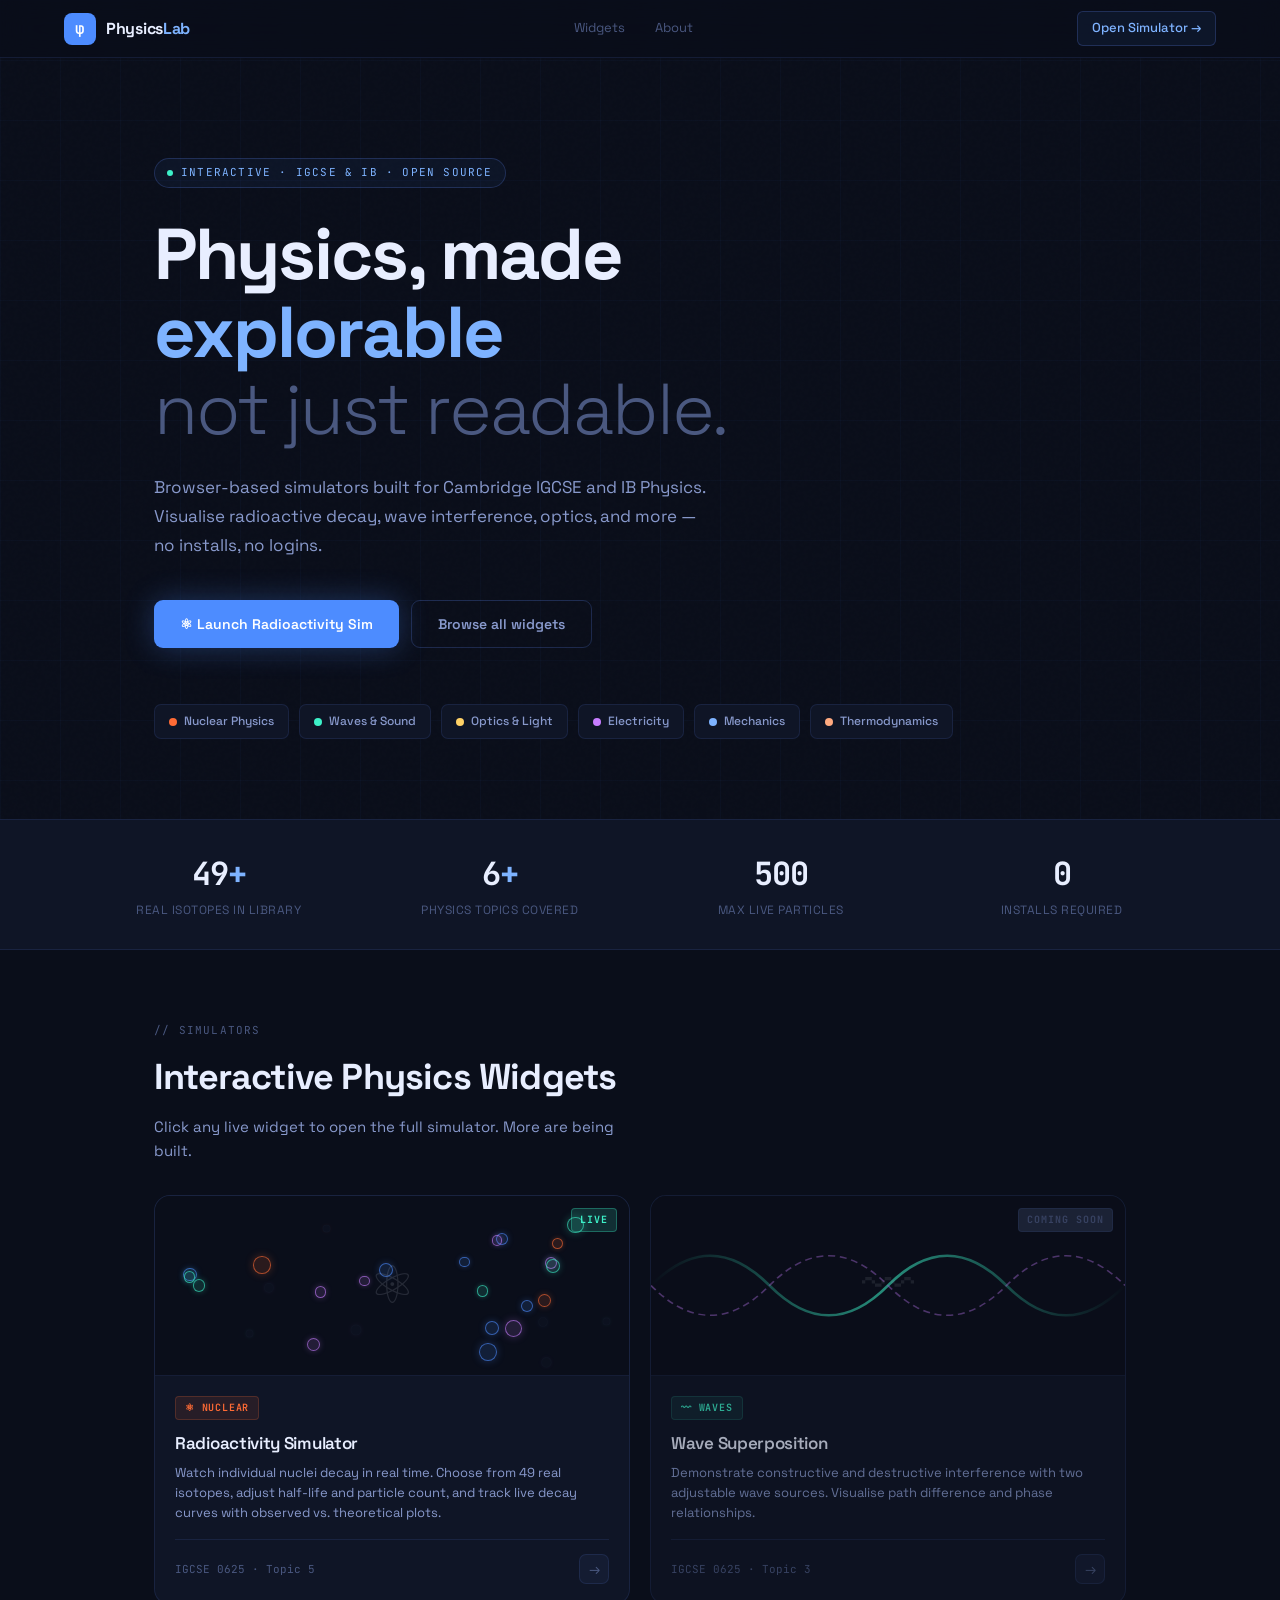
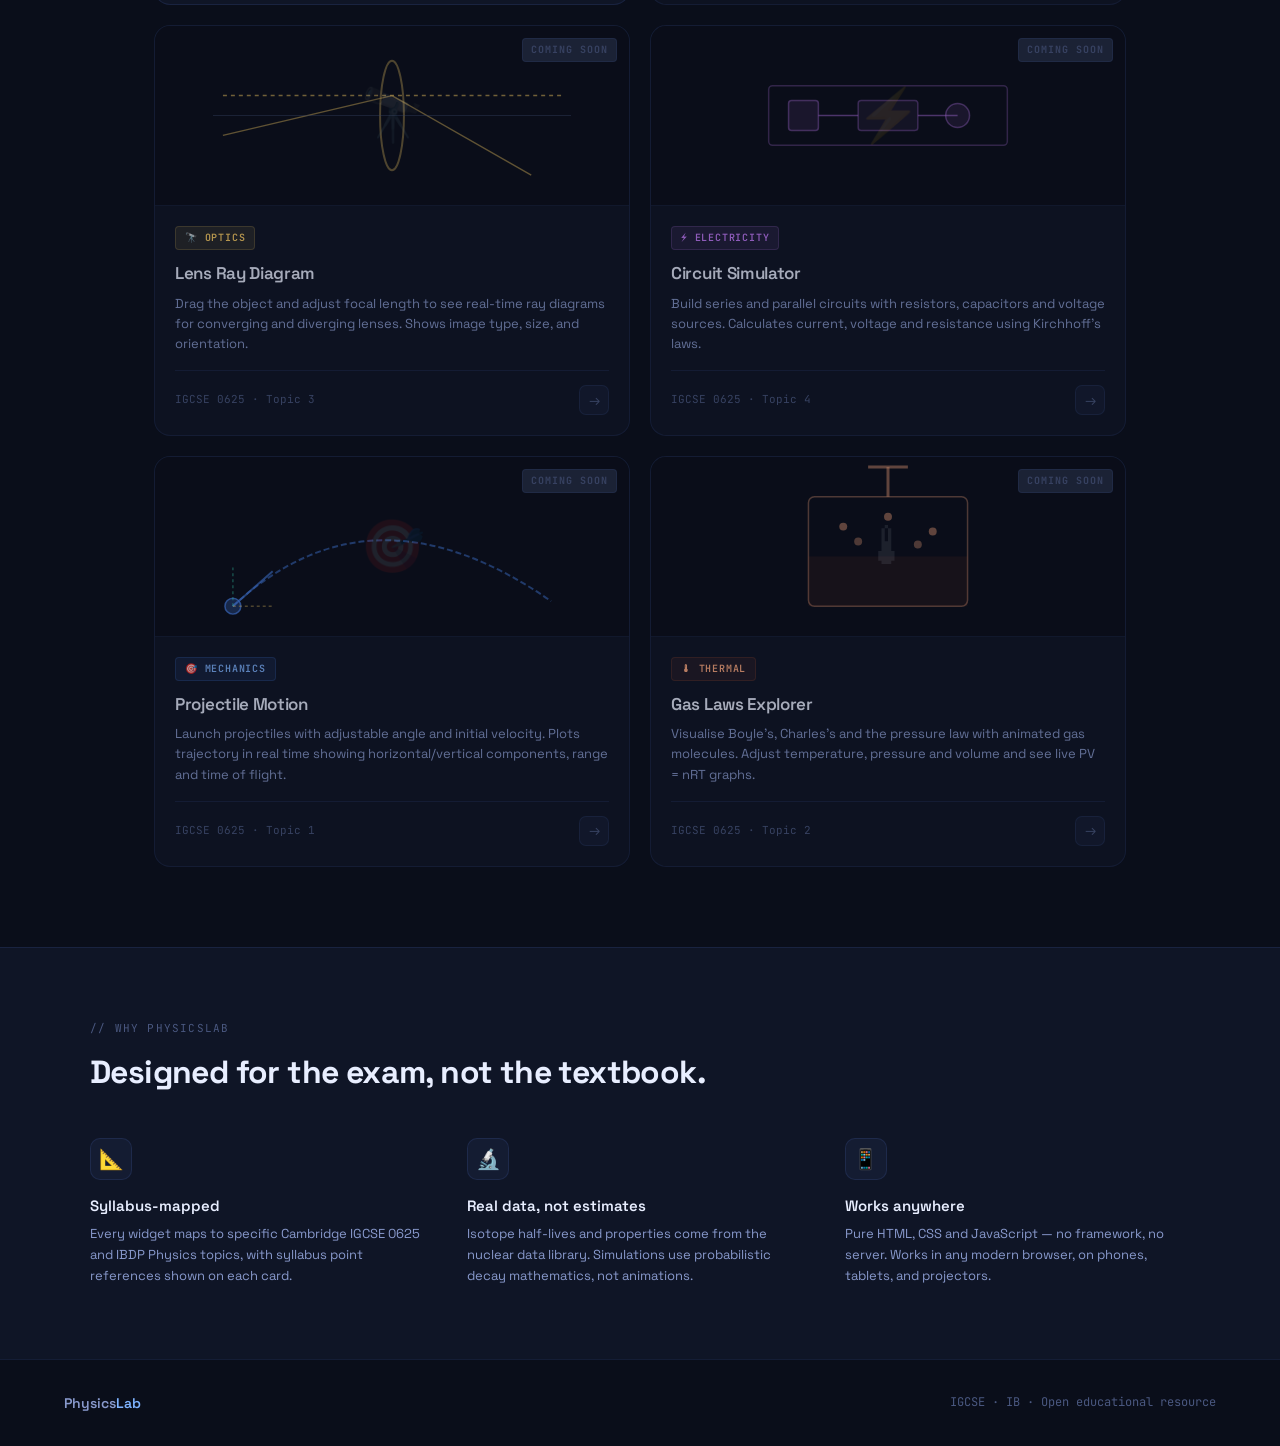
==== index.html @ 2e398141 "Add files via upload" ====
<!DOCTYPE html>
<html lang="en">
<head>
<meta charset="UTF-8">
<meta name="viewport" content="width=device-width, initial-scale=1.0">
<title>PhysicsLab — Interactive IGCSE & IB Simulators</title>
<link rel="preconnect" href="https://fonts.googleapis.com">
<link rel="preconnect" href="https://fonts.gstatic.com" crossorigin>
<link href="https://fonts.googleapis.com/css2?family=Space+Grotesk:wght@300;400;500;600;700&family=JetBrains+Mono:wght@400;500&display=swap" rel="stylesheet">
<style>
:root {
  --bg:      #0a0e1a;
  --bg2:     #0f1526;
  --bg3:     #141c32;
  --bg4:     #1a2440;
  --border:  rgba(100,140,255,0.12);
  --border2: rgba(100,140,255,0.22);
  --text:    #e8eeff;
  --text2:   #8899cc;
  --text3:   #4a5880;
  --accent:  #4d8cff;
  --accent2: #7eb3ff;
  --alpha:   #ff6b35;
  --beta:    #3df0c8;
  --gamma:   #c77dff;
  --gold:    #ffd166;
  --font:    'Space Grotesk', sans-serif;
  --mono:    'JetBrains Mono', monospace;
}
*, *::before, *::after { box-sizing: border-box; margin: 0; padding: 0; }

body {
  background: var(--bg);
  color: var(--text);
  font-family: var(--font);
  line-height: 1.6;
  min-height: 100vh;
  overflow-x: hidden;
}

/* ---- NOISE OVERLAY ---- */
body::before {
  content: '';
  position: fixed; inset: 0; z-index: 0; pointer-events: none;
  background-image: url("data:image/svg+xml,%3Csvg viewBox='0 0 256 256' xmlns='http://www.w3.org/2000/svg'%3E%3Cfilter id='noise'%3E%3CfeTurbulence type='fractalNoise' baseFrequency='0.9' numOctaves='4' stitchTiles='stitch'/%3E%3C/filter%3E%3Crect width='100%25' height='100%25' filter='url(%23noise)' opacity='0.03'/%3E%3C/svg%3E");
  opacity: 0.4;
}

/* ---- GRID BG ---- */
body::after {
  content: '';
  position: fixed; inset: 0; z-index: 0; pointer-events: none;
  background-image:
    linear-gradient(rgba(77,140,255,0.03) 1px, transparent 1px),
    linear-gradient(90deg, rgba(77,140,255,0.03) 1px, transparent 1px);
  background-size: 60px 60px;
}

.page { position: relative; z-index: 1; }

/* ---- NAV ---- */
nav {
  position: sticky; top: 0; z-index: 100;
  background: rgba(10,14,26,0.85);
  backdrop-filter: blur(16px);
  border-bottom: 1px solid var(--border);
  padding: 0 max(24px, 5vw);
  height: 58px;
  display: flex; align-items: center; justify-content: space-between;
}
.nav-brand {
  display: flex; align-items: center; gap: 10px;
  text-decoration: none;
}
.nav-logo {
  width: 32px; height: 32px;
  background: var(--accent);
  border-radius: 8px;
  display: flex; align-items: center; justify-content: center;
  font-size: 16px; font-weight: 700; color: #fff;
  font-family: var(--mono);
  flex-shrink: 0;
}
.nav-name {
  font-size: 16px; font-weight: 700; color: var(--text); letter-spacing: -0.3px;
}
.nav-name span { color: var(--accent2); }
.nav-links { display: flex; gap: 6px; }
.nav-link {
  font-size: 13px; color: var(--text3); text-decoration: none;
  padding: 6px 12px; border-radius: 6px;
  transition: all 0.2s;
}
.nav-link:hover { color: var(--text2); background: var(--bg3); }
.nav-cta {
  font-size: 13px; font-weight: 500; color: var(--accent2);
  text-decoration: none; padding: 6px 14px; border-radius: 6px;
  border: 1px solid var(--border2); background: rgba(77,140,255,0.07);
  transition: all 0.2s;
}
.nav-cta:hover { background: rgba(77,140,255,0.15); border-color: var(--accent); }
@media (max-width:600px) { .nav-links { display: none; } }

/* ---- HERO ---- */
.hero {
  padding: 100px max(24px,5vw) 80px;
  max-width: 1100px; margin: 0 auto;
}
.hero-eyebrow {
  display: inline-flex; align-items: center; gap: 8px;
  font-size: 11px; text-transform: uppercase; letter-spacing: 1.2px;
  color: var(--accent2); font-family: var(--mono);
  border: 1px solid var(--border2);
  padding: 5px 12px; border-radius: 20px;
  background: rgba(77,140,255,0.06);
  margin-bottom: 28px;
}
.hero-eyebrow .dot {
  width: 6px; height: 6px; border-radius: 50%;
  background: var(--beta); animation: pulse 2s infinite;
}
@keyframes pulse {
  0%,100% { opacity: 1; transform: scale(1); }
  50% { opacity: 0.4; transform: scale(0.8); }
}
.hero h1 {
  font-size: clamp(38px, 6vw, 72px);
  font-weight: 700; line-height: 1.08; letter-spacing: -2px;
  color: var(--text); margin-bottom: 24px;
}
.hero h1 em { font-style: normal; color: var(--accent2); }
.hero h1 .line2 { color: var(--text3); font-weight: 300; }
.hero-sub {
  font-size: 17px; color: var(--text2); max-width: 560px;
  line-height: 1.7; margin-bottom: 40px;
}
.hero-actions { display: flex; gap: 12px; flex-wrap: wrap; }
.btn-hero {
  display: inline-flex; align-items: center; gap: 8px;
  padding: 12px 26px; border-radius: 9px; font-size: 14px; font-weight: 600;
  text-decoration: none; transition: all 0.2s; cursor: pointer; border: none;
}
.btn-primary {
  background: var(--accent); color: #fff;
  box-shadow: 0 0 30px rgba(77,140,255,0.3);
}
.btn-primary:hover { background: #3a7af0; box-shadow: 0 0 40px rgba(77,140,255,0.5); transform: translateY(-1px); }
.btn-ghost {
  background: transparent; color: var(--text2);
  border: 1px solid var(--border2);
}
.btn-ghost:hover { background: var(--bg3); color: var(--text); border-color: var(--accent); }

/* ---- SUBJECT BADGES ---- */
.subject-badges {
  display: flex; gap: 10px; flex-wrap: wrap; margin-top: 56px;
}
.sbadge {
  display: inline-flex; align-items: center; gap: 7px;
  padding: 7px 14px; border-radius: 7px;
  border: 1px solid var(--border); background: var(--bg2);
  font-size: 12px; font-weight: 500; color: var(--text2);
}
.sbadge-dot { width: 8px; height: 8px; border-radius: 50%; flex-shrink: 0; }

/* ---- STATS STRIP ---- */
.stats-strip {
  border-top: 1px solid var(--border);
  border-bottom: 1px solid var(--border);
  background: var(--bg2);
  padding: 28px max(24px,5vw);
}
.stats-inner {
  max-width: 1100px; margin: 0 auto;
  display: grid; grid-template-columns: repeat(4, 1fr); gap: 24px;
}
@media (max-width:700px) { .stats-inner { grid-template-columns: 1fr 1fr; } }
.stat-item { text-align: center; }
.stat-num {
  font-size: 32px; font-weight: 700; font-family: var(--mono);
  color: var(--text); letter-spacing: -1px;
}
.stat-num span { color: var(--accent2); }
.stat-desc { font-size: 12px; color: var(--text3); margin-top: 2px; text-transform: uppercase; letter-spacing: 0.5px; }

/* ---- SECTION HEADER ---- */
.section-header {
  max-width: 1100px; margin: 0 auto;
  padding: 72px max(24px,5vw) 32px;
}
.section-label {
  font-size: 11px; text-transform: uppercase; letter-spacing: 1.2px;
  color: var(--text3); font-family: var(--mono); margin-bottom: 10px;
}
.section-header h2 {
  font-size: clamp(24px, 3vw, 36px); font-weight: 700;
  letter-spacing: -0.8px; color: var(--text);
}
.section-header p { font-size: 15px; color: var(--text2); max-width: 500px; margin-top: 8px; }

/* ---- WIDGET GRID ---- */
.widget-grid {
  max-width: 1100px; margin: 0 auto;
  padding: 0 max(24px,5vw) 80px;
  display: grid; grid-template-columns: repeat(auto-fill, minmax(320px,1fr)); gap: 20px;
}

.widget-card {
  background: var(--bg2);
  border: 1px solid var(--border);
  border-radius: 16px;
  overflow: hidden;
  display: flex; flex-direction: column;
  transition: transform 0.25s, border-color 0.25s, box-shadow 0.25s;
  text-decoration: none;
  color: inherit;
  position: relative;
}
.widget-card:hover {
  transform: translateY(-4px);
  border-color: var(--border2);
  box-shadow: 0 16px 48px rgba(0,0,0,0.4), 0 0 0 1px rgba(77,140,255,0.08);
}
.widget-card.live .widget-preview::after {
  content: 'LIVE'; position: absolute; top: 12px; right: 12px;
  font-size: 10px; font-family: var(--mono); font-weight: 700; letter-spacing: 1px;
  background: rgba(61,240,200,0.15); color: var(--beta);
  border: 1px solid rgba(61,240,200,0.3);
  padding: 3px 8px; border-radius: 4px;
}
.widget-card.soon .widget-preview::after {
  content: 'COMING SOON'; position: absolute; top: 12px; right: 12px;
  font-size: 10px; font-family: var(--mono); font-weight: 700; letter-spacing: 1px;
  background: rgba(74,88,128,0.4); color: var(--text3);
  border: 1px solid var(--border);
  padding: 3px 8px; border-radius: 4px;
}

/* Preview canvas area */
.widget-preview {
  height: 180px; background: var(--bg);
  position: relative; overflow: hidden;
  display: flex; align-items: center; justify-content: center;
  border-bottom: 1px solid var(--border);
}
.widget-preview svg { position: absolute; inset: 0; width: 100%; height: 100%; }
.preview-icon {
  font-size: 52px; opacity: 0.12;
  position: absolute;
  user-select: none;
}
.widget-preview canvas { position: absolute; inset: 0; width: 100%; height: 100%; opacity: 0.9; }

/* Animated decay preview */
.decay-preview {
  position: absolute; inset: 0;
}
.decay-nucleus {
  position: absolute; border-radius: 50%;
  transition: opacity 1.2s, transform 1.2s;
}

/* Oscilloscope preview */
.osc-preview { position: absolute; inset: 0; display: flex; align-items: center; }

/* Circuit preview */
.circuit-el { position: absolute; }

.widget-body { padding: 20px; flex: 1; display: flex; flex-direction: column; }
.widget-tag {
  display: inline-flex; align-items: center; gap: 5px;
  font-size: 10px; font-weight: 600; letter-spacing: 0.8px;
  text-transform: uppercase; padding: 3px 9px; border-radius: 4px;
  margin-bottom: 10px; font-family: var(--mono); width: fit-content;
}
.tag-nuclear { background: rgba(255,107,53,0.1); color: var(--alpha); border: 1px solid rgba(255,107,53,0.2); }
.tag-waves   { background: rgba(61,240,200,0.08); color: var(--beta); border: 1px solid rgba(61,240,200,0.15); }
.tag-optics  { background: rgba(255,209,102,0.1); color: var(--gold); border: 1px solid rgba(255,209,102,0.2); }
.tag-electro { background: rgba(199,125,255,0.1); color: var(--gamma); border: 1px solid rgba(199,125,255,0.2); }
.tag-mech    { background: rgba(77,140,255,0.1); color: var(--accent2); border: 1px solid rgba(77,140,255,0.2); }
.tag-thermo  { background: rgba(255,107,53,0.08); color: #ffaa80; border: 1px solid rgba(255,107,53,0.15); }

.widget-title { font-size: 17px; font-weight: 600; color: var(--text); letter-spacing: -0.3px; }
.widget-desc { font-size: 13px; color: var(--text2); margin-top: 6px; line-height: 1.55; flex: 1; }
.widget-footer {
  display: flex; align-items: center; justify-content: space-between;
  margin-top: 16px; padding-top: 14px; border-top: 1px solid var(--border);
}
.widget-syllabus { font-size: 11px; color: var(--text3); font-family: var(--mono); }
.widget-arrow {
  width: 30px; height: 30px; border-radius: 7px;
  background: var(--bg3); border: 1px solid var(--border);
  display: flex; align-items: center; justify-content: center;
  font-size: 14px; color: var(--text3); transition: all 0.2s;
}
.widget-card:hover .widget-arrow { background: var(--accent); border-color: var(--accent); color: #fff; }
.widget-card.soon { opacity: 0.7; pointer-events: none; }

/* ---- FEATURE STRIP ---- */
.feature-strip {
  border-top: 1px solid var(--border);
  padding: 72px max(24px,5vw);
  background: var(--bg2);
}
.feature-inner { max-width: 1100px; margin: 0 auto; }
.feature-grid { display: grid; grid-template-columns: repeat(3,1fr); gap: 32px; margin-top: 40px; }
@media (max-width:700px) { .feature-grid { grid-template-columns: 1fr; } }
.feature-item {}
.feature-icon {
  width: 42px; height: 42px; border-radius: 10px;
  background: var(--bg3); border: 1px solid var(--border);
  display: flex; align-items: center; justify-content: center;
  font-size: 20px; margin-bottom: 14px;
}
.feature-title { font-size: 15px; font-weight: 600; color: var(--text); margin-bottom: 6px; }
.feature-desc { font-size: 13px; color: var(--text2); line-height: 1.6; }

/* ---- FOOTER ---- */
footer {
  padding: 32px max(24px,5vw);
  border-top: 1px solid var(--border);
  display: flex; align-items: center; justify-content: space-between;
  flex-wrap: wrap; gap: 12px;
}
.footer-brand { font-size: 14px; font-weight: 600; color: var(--text2); }
.footer-brand span { color: var(--accent2); }
.footer-note { font-size: 12px; color: var(--text3); font-family: var(--mono); }

/* ---- ANIMATIONS ---- */
@keyframes float { 0%,100% { transform: translateY(0); } 50% { transform: translateY(-6px); } }
@keyframes orbit {
  from { transform: rotate(0deg) translateX(28px) rotate(0deg); }
  to   { transform: rotate(360deg) translateX(28px) rotate(-360deg); }
}
@keyframes fadeSlideUp {
  from { opacity: 0; transform: translateY(20px); }
  to   { opacity: 1; transform: translateY(0); }
}
.hero > * { animation: fadeSlideUp 0.5s both; }
.hero > *:nth-child(1) { animation-delay: 0.05s; }
.hero > *:nth-child(2) { animation-delay: 0.1s; }
.hero > *:nth-child(3) { animation-delay: 0.18s; }
.hero > *:nth-child(4) { animation-delay: 0.24s; }
.hero > *:nth-child(5) { animation-delay: 0.30s; }
</style>
</head>
<body>
<div class="page">

<!-- ========== NAV ========== -->
<nav>
  <a href="index.html" class="nav-brand">
    <div class="nav-logo">φ</div>
    <span class="nav-name">Physics<span>Lab</span></span>
  </a>
  <div class="nav-links">
    <a href="#widgets" class="nav-link">Widgets</a>
    <a href="#about" class="nav-link">About</a>
  </div>
  <a href="radioactivity.html" class="nav-cta">Open Simulator →</a>
</nav>

<!-- ========== HERO ========== -->
<section class="hero">
  <div class="hero-eyebrow">
    <span class="dot"></span>
    Interactive · IGCSE &amp; IB · Open source
  </div>
  <h1>
    Physics, made<br>
    <em>explorable</em><br>
    <span class="line2">not just readable.</span>
  </h1>
  <p class="hero-sub">
    Browser-based simulators built for Cambridge IGCSE and IB Physics.
    Visualise radioactive decay, wave interference, optics, and more —
    no installs, no logins.
  </p>
  <div class="hero-actions">
    <a href="radioactivity.html" class="btn-hero btn-primary">
      ⚛ Launch Radioactivity Sim
    </a>
    <a href="#widgets" class="btn-hero btn-ghost">
      Browse all widgets
    </a>
  </div>
  <div class="subject-badges">
    <div class="sbadge"><div class="sbadge-dot" style="background:var(--alpha)"></div>Nuclear Physics</div>
    <div class="sbadge"><div class="sbadge-dot" style="background:var(--beta)"></div>Waves &amp; Sound</div>
    <div class="sbadge"><div class="sbadge-dot" style="background:var(--gold)"></div>Optics &amp; Light</div>
    <div class="sbadge"><div class="sbadge-dot" style="background:var(--gamma)"></div>Electricity</div>
    <div class="sbadge"><div class="sbadge-dot" style="background:var(--accent2)"></div>Mechanics</div>
    <div class="sbadge"><div class="sbadge-dot" style="background:#ffaa80"></div>Thermodynamics</div>
  </div>
</section>

<!-- ========== STATS ========== -->
<div class="stats-strip">
  <div class="stats-inner">
    <div class="stat-item">
      <div class="stat-num">49<span>+</span></div>
      <div class="stat-desc">Real isotopes in library</div>
    </div>
    <div class="stat-item">
      <div class="stat-num">6<span>+</span></div>
      <div class="stat-desc">Physics topics covered</div>
    </div>
    <div class="stat-item">
      <div class="stat-num">500</div>
      <div class="stat-desc">Max live particles</div>
    </div>
    <div class="stat-item">
      <div class="stat-num">0</div>
      <div class="stat-desc">Installs required</div>
    </div>
  </div>
</div>

<!-- ========== WIDGETS ========== -->
<div class="section-header" id="widgets">
  <div class="section-label">// Simulators</div>
  <h2>Interactive Physics Widgets</h2>
  <p>Click any live widget to open the full simulator. More are being built.</p>
</div>

<div class="widget-grid">

  <!-- 1. RADIOACTIVITY — LIVE -->
  <a href="radioactivity.html" class="widget-card live">
    <div class="widget-preview" id="decay-preview-card">
      <!-- Animated atom preview rendered by JS -->
      <div class="decay-preview" id="atom-anim"></div>
      <div class="preview-icon">⚛</div>
    </div>
    <div class="widget-body">
      <div class="widget-tag tag-nuclear">⚛ Nuclear</div>
      <div class="widget-title">Radioactivity Simulator</div>
      <div class="widget-desc">
        Watch individual nuclei decay in real time. Choose from 49 real isotopes,
        adjust half-life and particle count, and track live decay curves with
        observed vs. theoretical plots.
      </div>
      <div class="widget-footer">
        <span class="widget-syllabus">IGCSE 0625 · Topic 5</span>
        <div class="widget-arrow">→</div>
      </div>
    </div>
  </a>

  <!-- 2. WAVE INTERFERENCE — SOON -->
  <div class="widget-card soon">
    <div class="widget-preview">
      <svg viewBox="0 0 400 180" preserveAspectRatio="none">
        <defs>
          <linearGradient id="wg" x1="0" y1="0" x2="1" y2="0">
            <stop offset="0%" stop-color="#3df0c8" stop-opacity="0"/>
            <stop offset="50%" stop-color="#3df0c8" stop-opacity="0.8"/>
            <stop offset="100%" stop-color="#3df0c8" stop-opacity="0"/>
          </linearGradient>
        </defs>
        <path d="M0,90 Q50,30 100,90 Q150,150 200,90 Q250,30 300,90 Q350,150 400,90" fill="none" stroke="url(#wg)" stroke-width="2.5"/>
        <path d="M0,90 Q50,150 100,90 Q150,30 200,90 Q250,150 300,90 Q350,30 400,90" fill="none" stroke="rgba(199,125,255,0.5)" stroke-width="1.5" stroke-dasharray="6 4"/>
      </svg>
      <div class="preview-icon">〰</div>
    </div>
    <div class="widget-body">
      <div class="widget-tag tag-waves">〰 Waves</div>
      <div class="widget-title">Wave Superposition</div>
      <div class="widget-desc">
        Demonstrate constructive and destructive interference with two adjustable
        wave sources. Visualise path difference and phase relationships.
      </div>
      <div class="widget-footer">
        <span class="widget-syllabus">IGCSE 0625 · Topic 3</span>
        <div class="widget-arrow">→</div>
      </div>
    </div>
  </div>

  <!-- 3. LENS RAY DIAGRAM — SOON -->
  <div class="widget-card soon">
    <div class="widget-preview">
      <svg viewBox="0 0 400 180">
        <ellipse cx="200" cy="90" rx="12" ry="55" fill="none" stroke="rgba(255,209,102,0.4)" stroke-width="2"/>
        <line x1="30" y1="70" x2="370" y2="70" stroke="rgba(255,209,102,0.6)" stroke-width="1.5" stroke-dasharray="4 4"/>
        <line x1="30" y1="110" x2="200" y2="70" stroke="rgba(255,209,102,0.5)" stroke-width="1.5"/>
        <line x1="200" y1="70" x2="340" y2="150" stroke="rgba(255,209,102,0.5)" stroke-width="1.5"/>
        <line x1="20" y1="90" x2="380" y2="90" stroke="rgba(74,88,128,0.4)" stroke-width="1"/>
      </svg>
      <div class="preview-icon">🔭</div>
    </div>
    <div class="widget-body">
      <div class="widget-tag tag-optics">🔭 Optics</div>
      <div class="widget-title">Lens Ray Diagram</div>
      <div class="widget-desc">
        Drag the object and adjust focal length to see real-time ray diagrams for
        converging and diverging lenses. Shows image type, size, and orientation.
      </div>
      <div class="widget-footer">
        <span class="widget-syllabus">IGCSE 0625 · Topic 3</span>
        <div class="widget-arrow">→</div>
      </div>
    </div>
  </div>

  <!-- 4. CIRCUIT BUILDER — SOON -->
  <div class="widget-card soon">
    <div class="widget-preview">
      <svg viewBox="0 0 400 180">
        <rect x="80" y="60" width="240" height="60" rx="4" fill="none" stroke="rgba(199,125,255,0.3)" stroke-width="1.5"/>
        <rect x="100" y="75" width="30" height="30" rx="3" fill="rgba(199,125,255,0.12)" stroke="rgba(199,125,255,0.4)" stroke-width="1.5"/>
        <line x1="130" y1="90" x2="170" y2="90" stroke="rgba(199,125,255,0.5)" stroke-width="1.5"/>
        <rect x="170" y="75" width="60" height="30" rx="3" fill="rgba(199,125,255,0.08)" stroke="rgba(199,125,255,0.35)" stroke-width="1.5"/>
        <line x1="230" y1="90" x2="270" y2="90" stroke="rgba(199,125,255,0.5)" stroke-width="1.5"/>
        <circle cx="270" cy="90" r="12" fill="rgba(199,125,255,0.12)" stroke="rgba(199,125,255,0.4)" stroke-width="1.5"/>
      </svg>
      <div class="preview-icon">⚡</div>
    </div>
    <div class="widget-body">
      <div class="widget-tag tag-electro">⚡ Electricity</div>
      <div class="widget-title">Circuit Simulator</div>
      <div class="widget-desc">
        Build series and parallel circuits with resistors, capacitors and voltage
        sources. Calculates current, voltage and resistance using Kirchhoff's laws.
      </div>
      <div class="widget-footer">
        <span class="widget-syllabus">IGCSE 0625 · Topic 4</span>
        <div class="widget-arrow">→</div>
      </div>
    </div>
  </div>

  <!-- 5. PROJECTILE MOTION — SOON -->
  <div class="widget-card soon">
    <div class="widget-preview">
      <svg viewBox="0 0 400 180">
        <path d="M40,150 Q180,20 360,145" fill="none" stroke="rgba(77,140,255,0.5)" stroke-width="2" stroke-dasharray="6 3"/>
        <circle cx="40" cy="150" r="8" fill="rgba(77,140,255,0.3)" stroke="rgba(77,140,255,0.7)" stroke-width="1.5"/>
        <line x1="40" y1="150" x2="80" y2="115" stroke="rgba(77,140,255,0.6)" stroke-width="2"/>
        <line x1="40" y1="150" x2="40" y2="108" stroke="rgba(61,240,200,0.4)" stroke-width="1.5" stroke-dasharray="3 3"/>
        <line x1="40" y1="150" x2="82" y2="150" stroke="rgba(255,209,102,0.4)" stroke-width="1.5" stroke-dasharray="3 3"/>
      </svg>
      <div class="preview-icon">🎯</div>
    </div>
    <div class="widget-body">
      <div class="widget-tag tag-mech">🎯 Mechanics</div>
      <div class="widget-title">Projectile Motion</div>
      <div class="widget-desc">
        Launch projectiles with adjustable angle and initial velocity. Plots
        trajectory in real time showing horizontal/vertical components, range
        and time of flight.
      </div>
      <div class="widget-footer">
        <span class="widget-syllabus">IGCSE 0625 · Topic 1</span>
        <div class="widget-arrow">→</div>
      </div>
    </div>
  </div>

  <!-- 6. GAS LAWS — SOON -->
  <div class="widget-card soon">
    <div class="widget-preview">
      <svg viewBox="0 0 400 180">
        <rect x="120" y="40" width="160" height="110" rx="6" fill="none" stroke="rgba(255,170,128,0.4)" stroke-width="1.5"/>
        <rect x="120" y="100" width="160" height="50" rx="0" fill="rgba(255,107,53,0.08)"/>
        <line x1="200" y1="40" x2="200" y2="10" stroke="rgba(255,170,128,0.5)" stroke-width="3"/>
        <line x1="180" y1="10" x2="220" y2="10" stroke="rgba(255,170,128,0.5)" stroke-width="3"/>
        <!-- gas molecules -->
        <circle cx="155" cy="70" r="4" fill="rgba(255,170,128,0.5)"/>
        <circle cx="200" cy="60" r="4" fill="rgba(255,170,128,0.5)"/>
        <circle cx="245" cy="75" r="4" fill="rgba(255,170,128,0.5)"/>
        <circle cx="170" cy="85" r="4" fill="rgba(255,170,128,0.4)"/>
        <circle cx="230" cy="88" r="4" fill="rgba(255,170,128,0.4)"/>
      </svg>
      <div class="preview-icon">🌡</div>
    </div>
    <div class="widget-body">
      <div class="widget-tag tag-thermo">🌡 Thermal</div>
      <div class="widget-title">Gas Laws Explorer</div>
      <div class="widget-desc">
        Visualise Boyle's, Charles's and the pressure law with animated gas molecules.
        Adjust temperature, pressure and volume and see live PV = nRT graphs.
      </div>
      <div class="widget-footer">
        <span class="widget-syllabus">IGCSE 0625 · Topic 2</span>
        <div class="widget-arrow">→</div>
      </div>
    </div>
  </div>

</div>

<!-- ========== FEATURES ========== -->
<div class="feature-strip" id="about">
  <div class="feature-inner">
    <div class="section-label">// Why PhysicsLab</div>
    <h2 style="font-size:clamp(22px,3vw,32px);font-weight:700;letter-spacing:-0.6px;color:var(--text);margin-top:10px">
      Designed for the exam, not the textbook.
    </h2>
    <div class="feature-grid">
      <div class="feature-item">
        <div class="feature-icon">📐</div>
        <div class="feature-title">Syllabus-mapped</div>
        <div class="feature-desc">Every widget maps to specific Cambridge IGCSE 0625 and IBDP Physics topics, with syllabus point references shown on each card.</div>
      </div>
      <div class="feature-item">
        <div class="feature-icon">🔬</div>
        <div class="feature-title">Real data, not estimates</div>
        <div class="feature-desc">Isotope half-lives and properties come from the nuclear data library. Simulations use probabilistic decay mathematics, not animations.</div>
      </div>
      <div class="feature-item">
        <div class="feature-icon">📱</div>
        <div class="feature-title">Works anywhere</div>
        <div class="feature-desc">Pure HTML, CSS and JavaScript — no framework, no server. Works in any modern browser, on phones, tablets, and projectors.</div>
      </div>
    </div>
  </div>
</div>

<!-- ========== FOOTER ========== -->
<footer>
  <div class="footer-brand">Physics<span>Lab</span></div>
  <div class="footer-note">IGCSE · IB · Open educational resource</div>
</footer>

</div><!-- /page -->

<script>
// ---- Animated nucleus preview on the radioactivity card ----
(function() {
  const container = document.getElementById('atom-anim');
  if (!container) return;
  const N = 28;
  const nuclei = [];
  const W = container.offsetWidth || 320;
  const H = 180;
  for (let i = 0; i < N; i++) {
    const el = document.createElement('div');
    el.className = 'decay-nucleus';
    const size = 10 + Math.random() * 8;
    const x = 20 + Math.random() * (W - 40);
    const y = 20 + Math.random() * (H - 40);
    const colors = ['#ff6b35','#3df0c8','#c77dff','#4d8cff'];
    const col = colors[Math.floor(Math.random() * colors.length)];
    el.style.cssText = `
      width:${size}px; height:${size}px;
      left:${x}px; top:${y}px;
      background: ${col}22;
      border: 1.5px solid ${col}99;
      box-shadow: 0 0 ${size/2}px ${col}44;
    `;
    container.appendChild(el);
    nuclei.push({ el, col, decayed: false, x, y, size });
  }

  let idx = 0;
  function decayOne() {
    const undecayed = nuclei.filter(n => !n.decayed);
    if (undecayed.length === 0) {
      // reset
      nuclei.forEach(n => {
        n.decayed = false;
        n.el.style.opacity = '1';
        n.el.style.transform = 'scale(1)';
        n.el.style.background = `${n.col}22`;
        n.el.style.borderColor = `${n.col}99`;
      });
      return;
    }
    const pick = undecayed[Math.floor(Math.random() * undecayed.length)];
    pick.decayed = true;
    pick.el.style.opacity = '0.18';
    pick.el.style.transform = 'scale(0.6)';
    pick.el.style.background = 'rgba(60,80,120,0.3)';
    pick.el.style.borderColor = 'rgba(60,80,120,0.5)';
  }

  setInterval(decayOne, 280);
})();
</script>
</body>
</html>
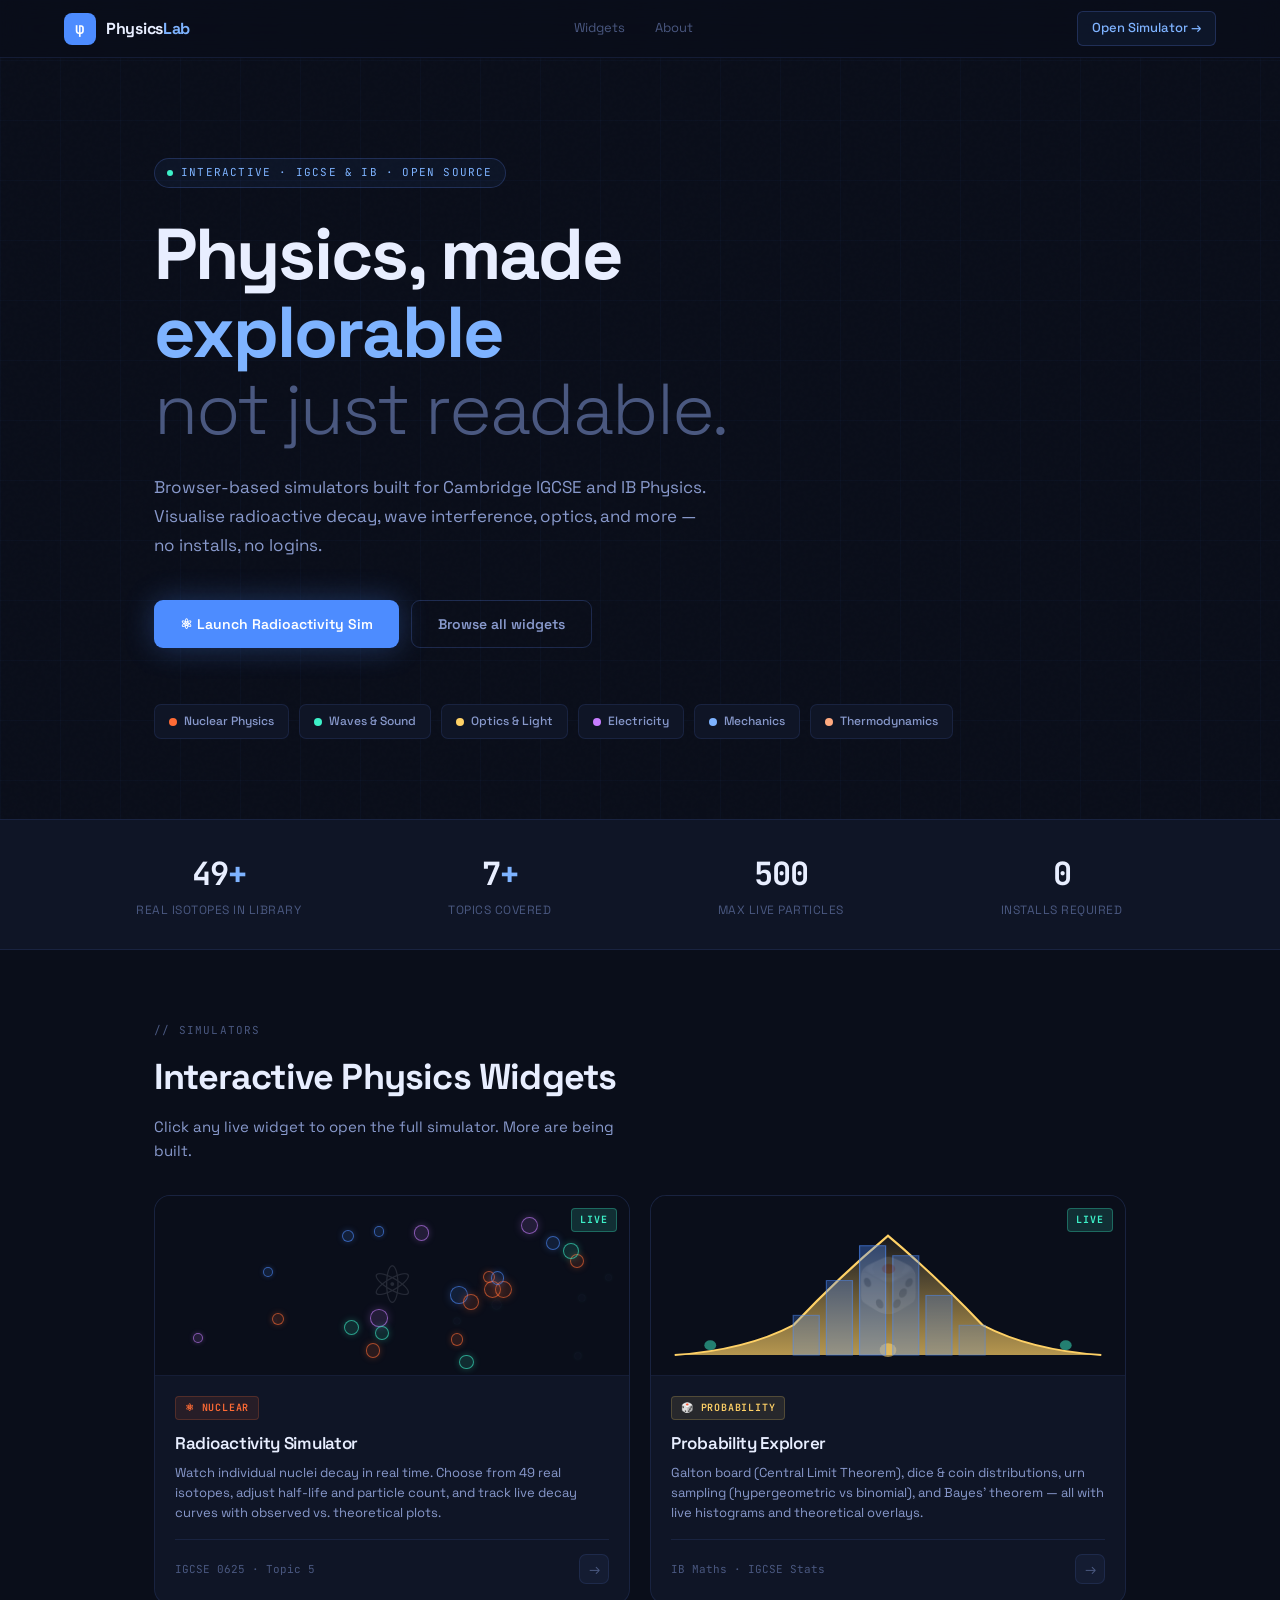
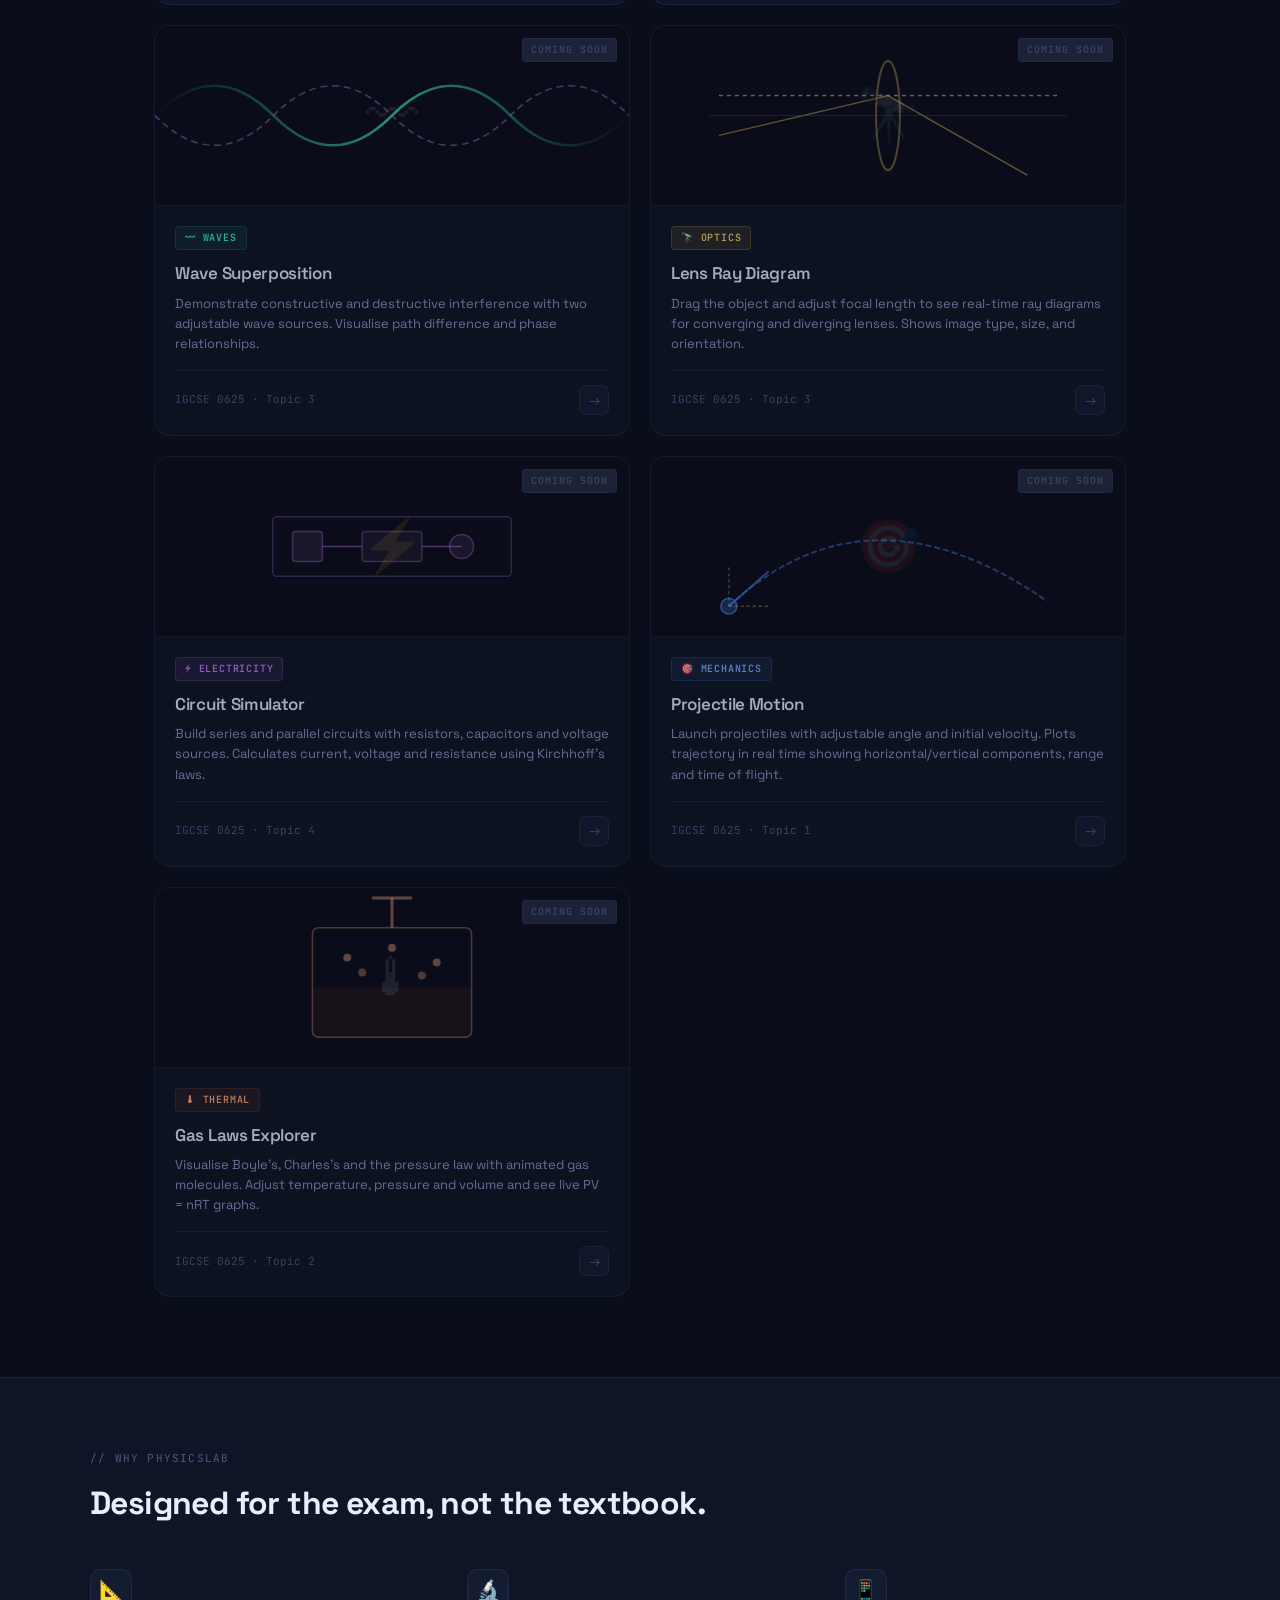
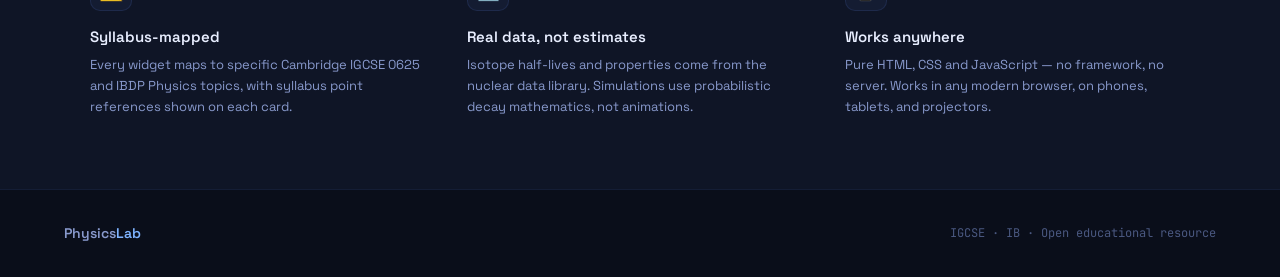
==== commit 9e8d97ae: "Add files via upload" ====
--- a/index.html
+++ b/index.html
@@ -402,8 +402,8 @@
       <div class="stat-desc">Real isotopes in library</div>
     </div>
     <div class="stat-item">
-      <div class="stat-num">6<span>+</span></div>
-      <div class="stat-desc">Physics topics covered</div>
+      <div class="stat-num">7<span>+</span></div>
+      <div class="stat-desc">Topics covered</div>
     </div>
     <div class="stat-item">
       <div class="stat-num">500</div>
@@ -447,7 +447,48 @@
     </div>
   </a>
 
-  <!-- 2. WAVE INTERFERENCE — SOON -->
+  <!-- 2. PROBABILITY — LIVE -->
+  <a href="probability.html" class="widget-card live">
+    <div class="widget-preview" id="prob-preview-card">
+      <svg viewBox="0 0 400 180" preserveAspectRatio="none">
+        <defs>
+          <linearGradient id="pg" x1="0" y1="1" x2="0" y2="0">
+            <stop offset="0%" stop-color="#ffd166" stop-opacity="0.7"/>
+            <stop offset="100%" stop-color="#ffd166" stop-opacity="0.05"/>
+          </linearGradient>
+        </defs>
+        <!-- Bell curve -->
+        <path d="M20,160 Q80,155 120,130 Q160,80 200,40 Q240,80 280,130 Q320,155 380,160" fill="url(#pg)" stroke="#ffd166" stroke-width="2"/>
+        <!-- Dice dots suggestion -->
+        <circle cx="50" cy="150" r="5" fill="rgba(61,240,200,0.5)"/>
+        <circle cx="350" cy="150" r="5" fill="rgba(61,240,200,0.5)"/>
+        <circle cx="200" cy="155" r="7" fill="rgba(255,209,102,0.6)"/>
+        <!-- Bars -->
+        <rect x="120" y="120" width="22" height="40" fill="rgba(77,140,255,0.25)" stroke="rgba(77,140,255,0.5)" stroke-width="1"/>
+        <rect x="148" y="85" width="22" height="75" fill="rgba(77,140,255,0.3)" stroke="rgba(77,140,255,0.5)" stroke-width="1"/>
+        <rect x="176" y="50" width="22" height="110" fill="rgba(77,140,255,0.35)" stroke="rgba(77,140,255,0.6)" stroke-width="1"/>
+        <rect x="204" y="60" width="22" height="100" fill="rgba(77,140,255,0.3)" stroke="rgba(77,140,255,0.5)" stroke-width="1"/>
+        <rect x="232" y="100" width="22" height="60" fill="rgba(77,140,255,0.25)" stroke="rgba(77,140,255,0.5)" stroke-width="1"/>
+        <rect x="260" y="130" width="22" height="30" fill="rgba(77,140,255,0.2)" stroke="rgba(77,140,255,0.4)" stroke-width="1"/>
+      </svg>
+      <div class="preview-icon">🎲</div>
+    </div>
+    <div class="widget-body">
+      <div class="widget-tag tag-mech" style="background:rgba(255,209,102,0.1);color:var(--gold);border-color:rgba(255,209,102,0.2)">🎲 Probability</div>
+      <div class="widget-title">Probability Explorer</div>
+      <div class="widget-desc">
+        Galton board (Central Limit Theorem), dice &amp; coin distributions, urn
+        sampling (hypergeometric vs binomial), and Bayes' theorem — all with
+        live histograms and theoretical overlays.
+      </div>
+      <div class="widget-footer">
+        <span class="widget-syllabus">IB Maths · IGCSE Stats</span>
+        <div class="widget-arrow">→</div>
+      </div>
+    </div>
+  </a>
+
+  <!-- 3. WAVE INTERFERENCE — SOON -->
   <div class="widget-card soon">
     <div class="widget-preview">
       <svg viewBox="0 0 400 180" preserveAspectRatio="none">
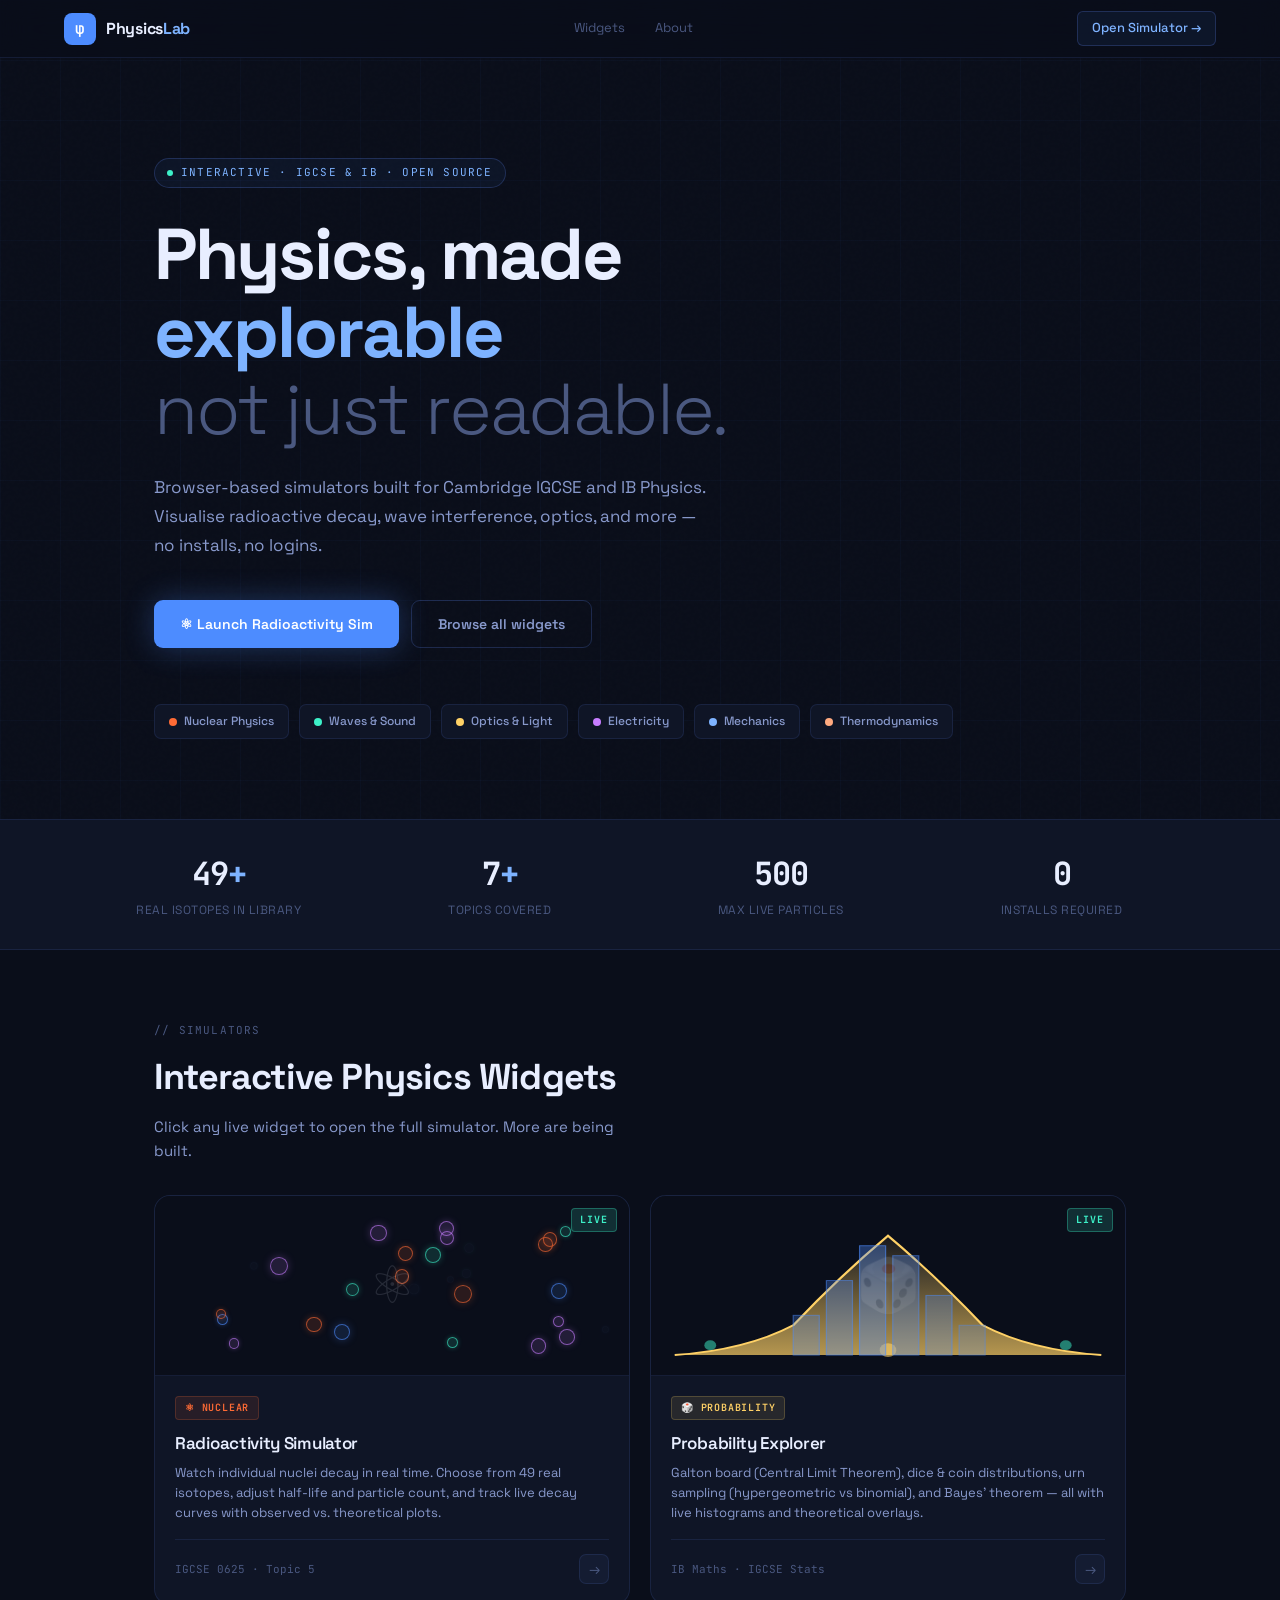
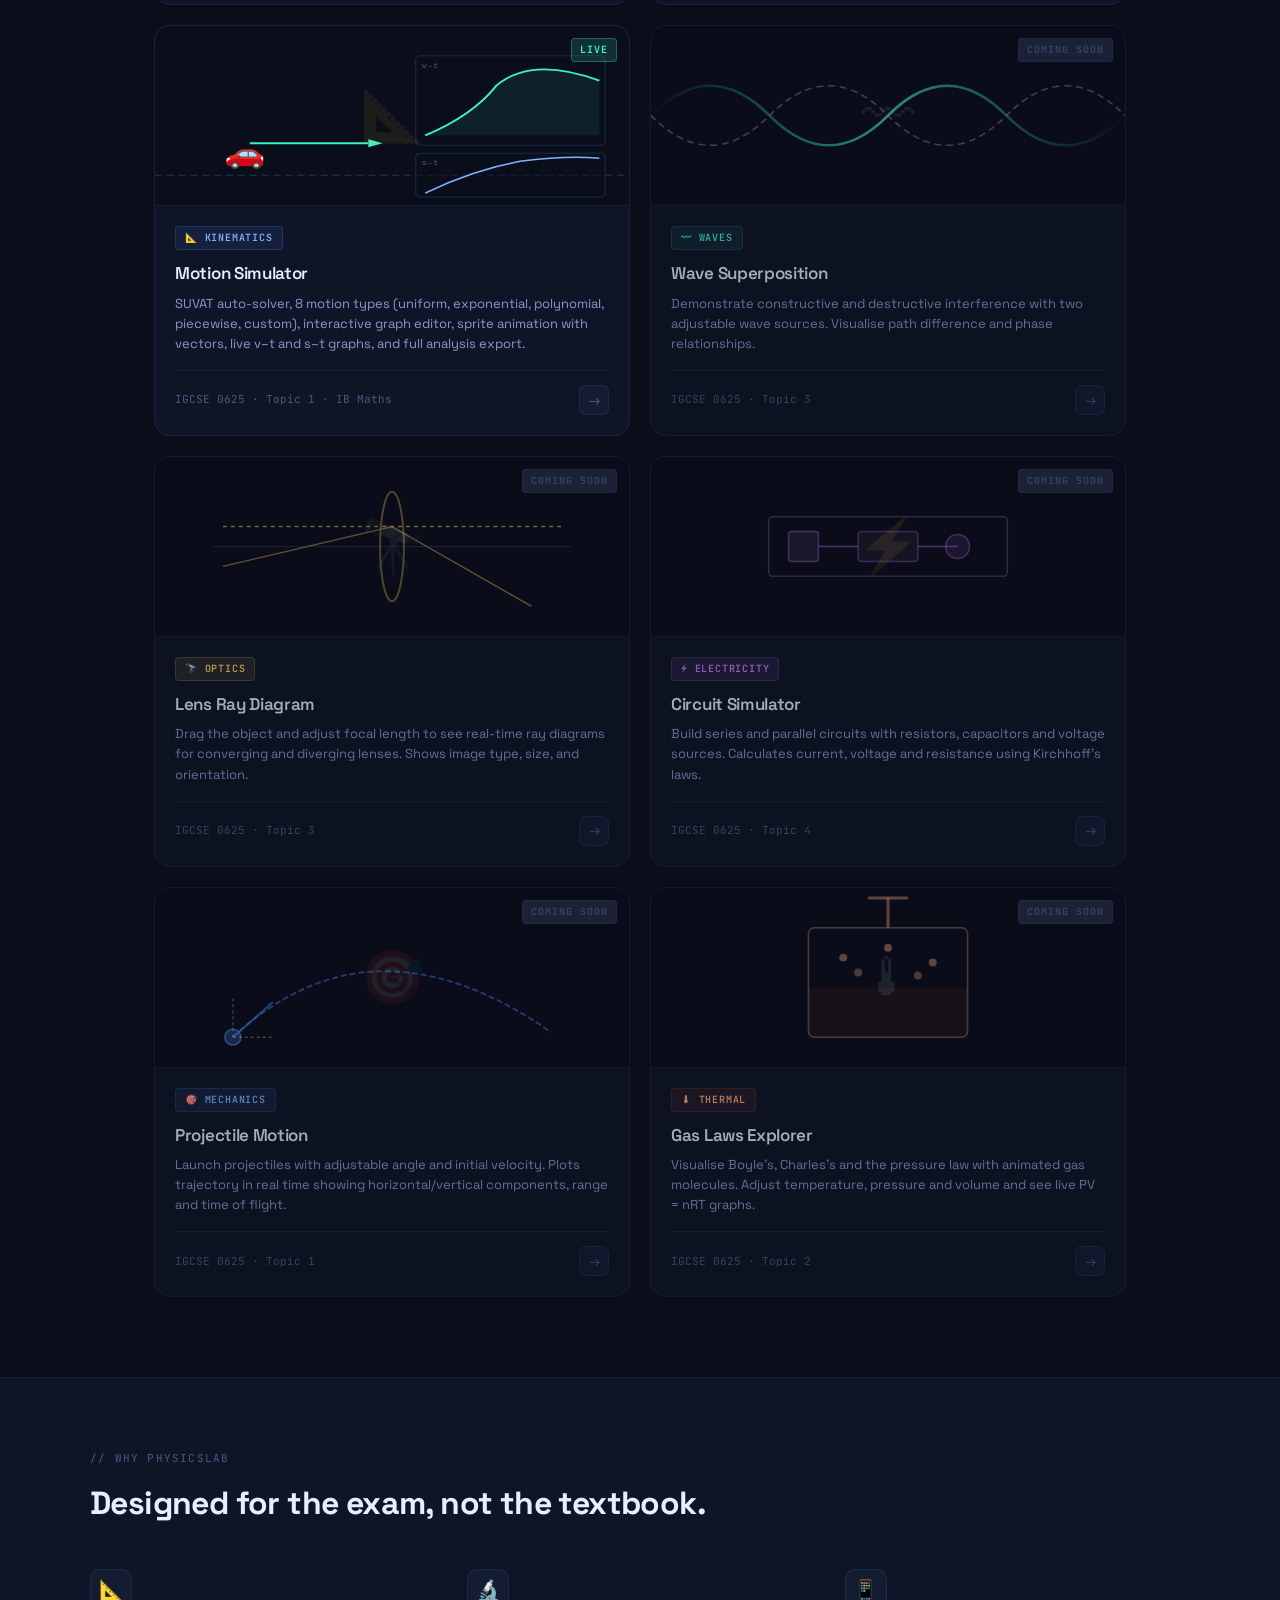
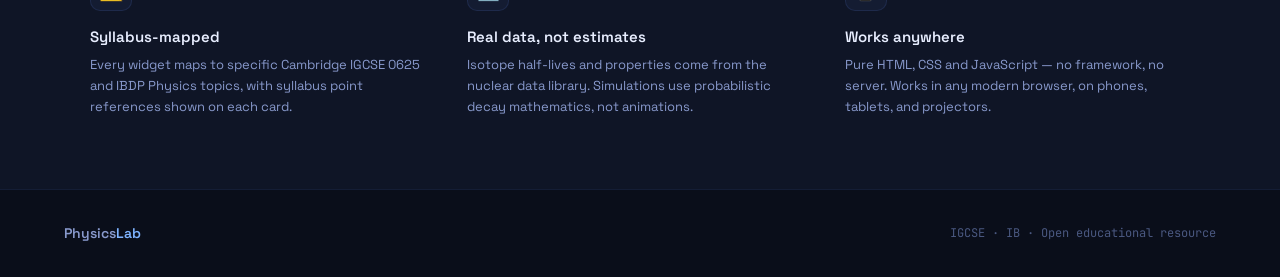
==== commit 10a2e18a: "Add files via upload" ====
--- a/index.html
+++ b/index.html
@@ -488,7 +488,43 @@
     </div>
   </a>
 
-  <!-- 3. WAVE INTERFERENCE — SOON -->
+  <!-- 3. MOTION SIMULATOR — LIVE -->
+  <a href="motion-simulator.html" class="widget-card live">
+    <div class="widget-preview">
+      <svg viewBox="0 0 400 180" preserveAspectRatio="none">
+        <!-- ground line -->
+        <line x1="0" y1="150" x2="400" y2="150" stroke="rgba(77,140,255,0.3)" stroke-width="1" stroke-dasharray="6 4"/>
+        <!-- velocity vector -->
+        <line x1="80" y1="118" x2="180" y2="118" stroke="#3df0c8" stroke-width="2"/>
+        <polygon points="180,114 192,118 180,122" fill="#3df0c8"/>
+        <!-- sprite -->
+        <text x="76" y="138" font-size="28" text-anchor="middle">🚗</text>
+        <!-- VT graph mini -->
+        <rect x="220" y="30" width="160" height="90" rx="4" fill="rgba(10,14,26,0.5)" stroke="rgba(77,140,255,0.2)" stroke-width="1"/>
+        <path d="M228,110 Q268,90 288,60 Q318,30 375,55" fill="none" stroke="#3df0c8" stroke-width="1.8"/>
+        <path d="M228,110 Q268,90 288,60 Q318,30 375,55 L375,110 Z" fill="rgba(61,240,200,0.08)"/>
+        <text x="225" y="42" font-size="8" fill="#4a5880" font-family="monospace">v–t</text>
+        <!-- DT graph mini -->
+        <rect x="220" y="128" width="160" height="44" rx="4" fill="rgba(10,14,26,0.5)" stroke="rgba(77,140,255,0.2)" stroke-width="1"/>
+        <path d="M228,168 Q268,145 308,136 Q348,130 375,133" fill="none" stroke="#7eb3ff" stroke-width="1.5"/>
+        <text x="225" y="140" font-size="8" fill="#4a5880" font-family="monospace">s–t</text>
+      </svg>
+      <div class="preview-icon" style="opacity:0.08">📐</div>
+    </div>
+    <div class="widget-body">
+      <div class="widget-tag tag-mech">📐 Kinematics</div>
+      <div class="widget-title">Motion Simulator</div>
+      <div class="widget-desc">
+        SUVAT auto-solver, 8 motion types (uniform, exponential, polynomial, piecewise, custom), interactive graph editor, sprite animation with vectors, live v–t and s–t graphs, and full analysis export.
+      </div>
+      <div class="widget-footer">
+        <span class="widget-syllabus">IGCSE 0625 · Topic 1 · IB Maths</span>
+        <div class="widget-arrow">→</div>
+      </div>
+    </div>
+  </a>
+
+  <!-- 4. WAVE INTERFERENCE — SOON -->
   <div class="widget-card soon">
     <div class="widget-preview">
       <svg viewBox="0 0 400 180" preserveAspectRatio="none">
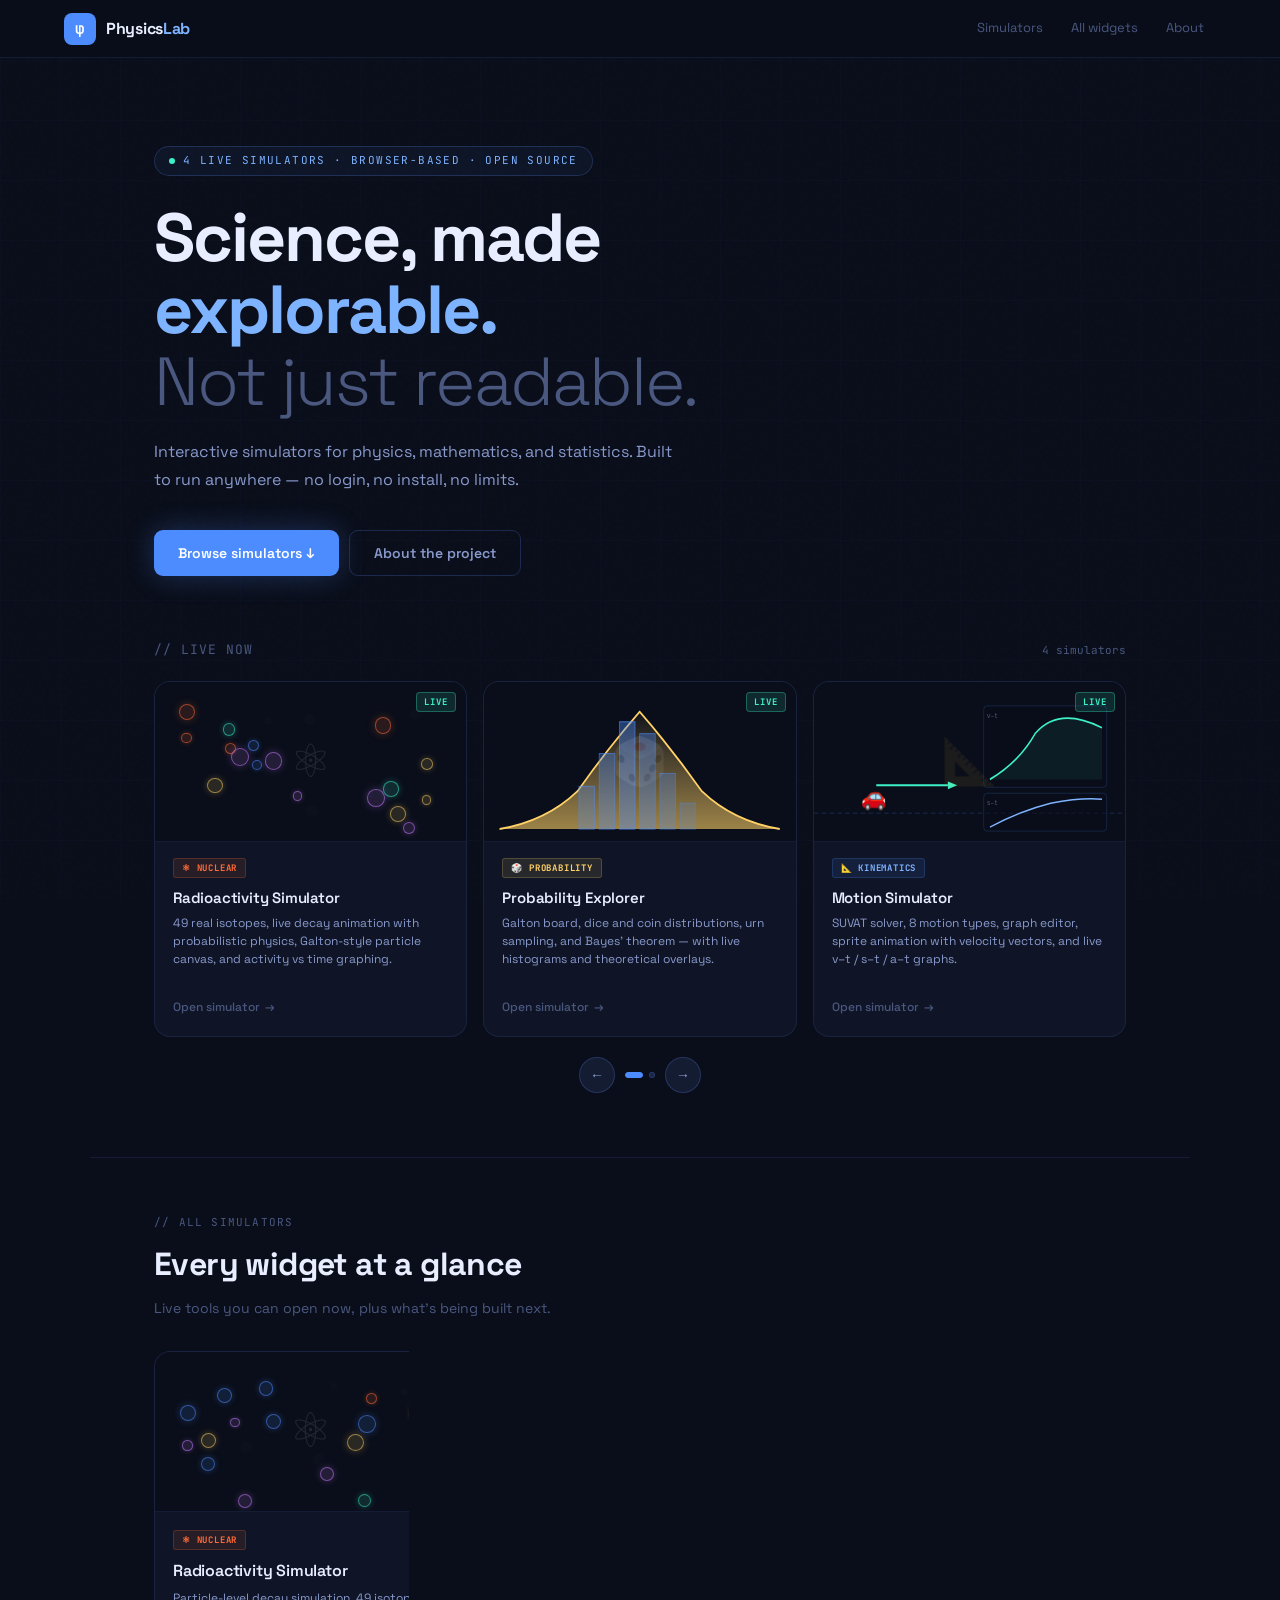
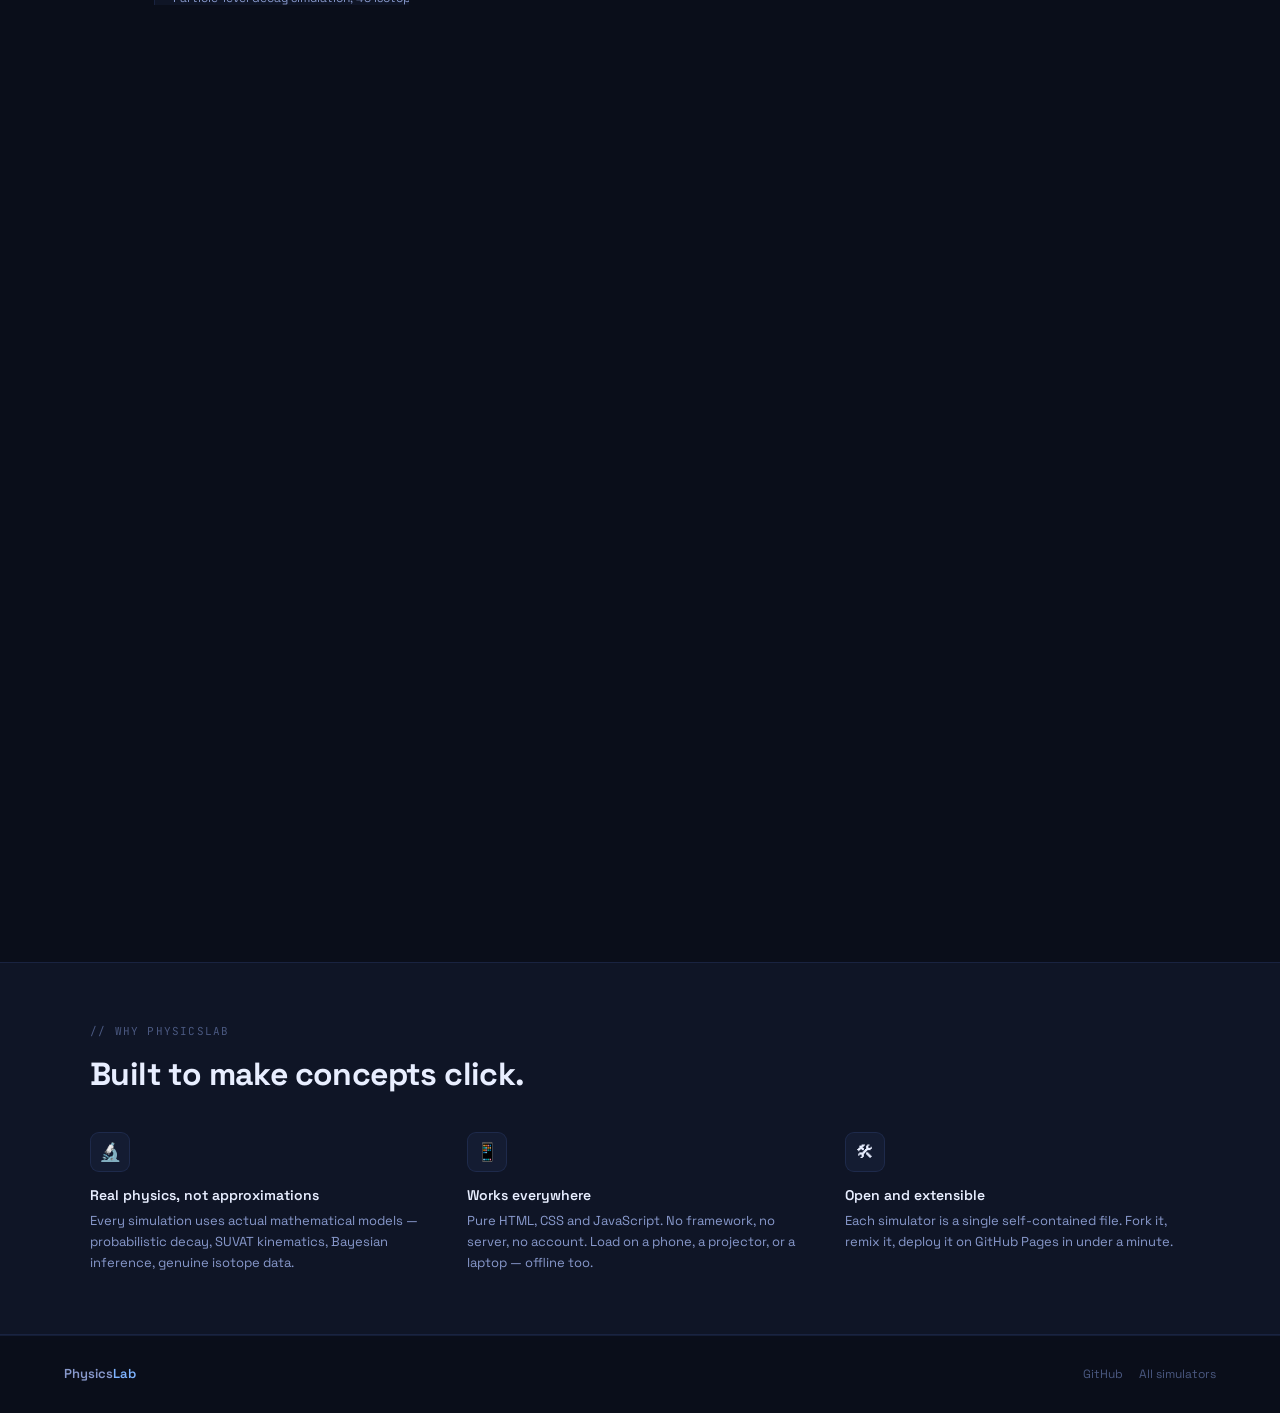
==== commit 84afe0d2: "Add files via upload" ====
--- a/index.html
+++ b/index.html
@@ -3,7 +3,7 @@
 <head>
 <meta charset="UTF-8">
 <meta name="viewport" content="width=device-width, initial-scale=1.0">
-<title>PhysicsLab — Interactive IGCSE & IB Simulators</title>
+<title>PhysicsLab — Interactive Science Simulators</title>
 <link rel="preconnect" href="https://fonts.googleapis.com">
 <link rel="preconnect" href="https://fonts.gstatic.com" crossorigin>
 <link href="https://fonts.googleapis.com/css2?family=Space+Grotesk:wght@300;400;500;600;700&family=JetBrains+Mono:wght@400;500&display=swap" rel="stylesheet">
@@ -20,13 +20,15 @@
   --text3:   #4a5880;
   --accent:  #4d8cff;
   --accent2: #7eb3ff;
-  --alpha:   #ff6b35;
-  --beta:    #3df0c8;
-  --gamma:   #c77dff;
+  --teal:    #3df0c8;
+  --orange:  #ff6b35;
   --gold:    #ffd166;
+  --purple:  #c77dff;
+  --rose:    #ff6b8a;
   --font:    'Space Grotesk', sans-serif;
   --mono:    'JetBrains Mono', monospace;
 }
+
 *, *::before, *::after { box-sizing: border-box; margin: 0; padding: 0; }
 
 body {
@@ -38,722 +40,808 @@
   overflow-x: hidden;
 }
 
-/* ---- NOISE OVERLAY ---- */
 body::before {
   content: '';
   position: fixed; inset: 0; z-index: 0; pointer-events: none;
   background-image: url("data:image/svg+xml,%3Csvg viewBox='0 0 256 256' xmlns='http://www.w3.org/2000/svg'%3E%3Cfilter id='noise'%3E%3CfeTurbulence type='fractalNoise' baseFrequency='0.9' numOctaves='4' stitchTiles='stitch'/%3E%3C/filter%3E%3Crect width='100%25' height='100%25' filter='url(%23noise)' opacity='0.03'/%3E%3C/svg%3E");
   opacity: 0.4;
 }
-
-/* ---- GRID BG ---- */
 body::after {
   content: '';
   position: fixed; inset: 0; z-index: 0; pointer-events: none;
   background-image:
-    linear-gradient(rgba(77,140,255,0.03) 1px, transparent 1px),
-    linear-gradient(90deg, rgba(77,140,255,0.03) 1px, transparent 1px);
+    linear-gradient(rgba(77,140,255,0.025) 1px, transparent 1px),
+    linear-gradient(90deg, rgba(77,140,255,0.025) 1px, transparent 1px);
   background-size: 60px 60px;
 }
 
 .page { position: relative; z-index: 1; }
 
-/* ---- NAV ---- */
+/* ── NAV ── */
 nav {
   position: sticky; top: 0; z-index: 100;
-  background: rgba(10,14,26,0.85);
-  backdrop-filter: blur(16px);
+  background: rgba(10,14,26,0.88);
+  backdrop-filter: blur(18px);
   border-bottom: 1px solid var(--border);
   padding: 0 max(24px, 5vw);
   height: 58px;
   display: flex; align-items: center; justify-content: space-between;
 }
-.nav-brand {
-  display: flex; align-items: center; gap: 10px;
-  text-decoration: none;
-}
+.nav-brand { display: flex; align-items: center; gap: 10px; text-decoration: none; }
 .nav-logo {
-  width: 32px; height: 32px;
-  background: var(--accent);
-  border-radius: 8px;
+  width: 32px; height: 32px; background: var(--accent); border-radius: 8px;
   display: flex; align-items: center; justify-content: center;
-  font-size: 16px; font-weight: 700; color: #fff;
-  font-family: var(--mono);
-  flex-shrink: 0;
-}
-.nav-name {
-  font-size: 16px; font-weight: 700; color: var(--text); letter-spacing: -0.3px;
-}
+  font-size: 16px; font-weight: 700; color: #fff; font-family: var(--mono); flex-shrink: 0;
+}
+.nav-name { font-size: 16px; font-weight: 700; color: var(--text); letter-spacing: -0.3px; }
 .nav-name span { color: var(--accent2); }
-.nav-links { display: flex; gap: 6px; }
+.nav-links { display: flex; gap: 4px; }
 .nav-link {
   font-size: 13px; color: var(--text3); text-decoration: none;
-  padding: 6px 12px; border-radius: 6px;
-  transition: all 0.2s;
+  padding: 6px 12px; border-radius: 6px; transition: all 0.2s;
 }
 .nav-link:hover { color: var(--text2); background: var(--bg3); }
-.nav-cta {
-  font-size: 13px; font-weight: 500; color: var(--accent2);
-  text-decoration: none; padding: 6px 14px; border-radius: 6px;
-  border: 1px solid var(--border2); background: rgba(77,140,255,0.07);
-  transition: all 0.2s;
-}
-.nav-cta:hover { background: rgba(77,140,255,0.15); border-color: var(--accent); }
-@media (max-width:600px) { .nav-links { display: none; } }
-
-/* ---- HERO ---- */
+@media(max-width:600px) { .nav-links { display: none; } }
+
+/* ── HERO ── */
 .hero {
-  padding: 100px max(24px,5vw) 80px;
+  padding: 88px max(24px,5vw) 64px;
   max-width: 1100px; margin: 0 auto;
 }
+@keyframes fadeSlideUp {
+  from { opacity: 0; transform: translateY(22px); }
+  to   { opacity: 1; transform: translateY(0); }
+}
+.hero > * { animation: fadeSlideUp 0.55s both; }
+.hero > *:nth-child(1) { animation-delay: 0.04s; }
+.hero > *:nth-child(2) { animation-delay: 0.1s; }
+.hero > *:nth-child(3) { animation-delay: 0.17s; }
+.hero > *:nth-child(4) { animation-delay: 0.23s; }
+
 .hero-eyebrow {
   display: inline-flex; align-items: center; gap: 8px;
-  font-size: 11px; text-transform: uppercase; letter-spacing: 1.2px;
+  font-size: 11px; text-transform: uppercase; letter-spacing: 1.4px;
   color: var(--accent2); font-family: var(--mono);
-  border: 1px solid var(--border2);
-  padding: 5px 12px; border-radius: 20px;
-  background: rgba(77,140,255,0.06);
-  margin-bottom: 28px;
+  border: 1px solid var(--border2); padding: 5px 14px; border-radius: 20px;
+  background: rgba(77,140,255,0.06); margin-bottom: 26px;
 }
 .hero-eyebrow .dot {
   width: 6px; height: 6px; border-radius: 50%;
-  background: var(--beta); animation: pulse 2s infinite;
+  background: var(--teal); animation: pulse 2s infinite;
 }
 @keyframes pulse {
   0%,100% { opacity: 1; transform: scale(1); }
-  50% { opacity: 0.4; transform: scale(0.8); }
+  50%      { opacity: 0.35; transform: scale(0.7); }
 }
 .hero h1 {
-  font-size: clamp(38px, 6vw, 72px);
-  font-weight: 700; line-height: 1.08; letter-spacing: -2px;
-  color: var(--text); margin-bottom: 24px;
+  font-size: clamp(36px, 5.5vw, 68px);
+  font-weight: 700; line-height: 1.06; letter-spacing: -2px;
+  color: var(--text); margin-bottom: 20px;
 }
 .hero h1 em { font-style: normal; color: var(--accent2); }
-.hero h1 .line2 { color: var(--text3); font-weight: 300; }
+.hero h1 .muted { color: var(--text3); font-weight: 300; }
 .hero-sub {
-  font-size: 17px; color: var(--text2); max-width: 560px;
-  line-height: 1.7; margin-bottom: 40px;
-}
-.hero-actions { display: flex; gap: 12px; flex-wrap: wrap; }
+  font-size: 16px; color: var(--text2); max-width: 520px;
+  line-height: 1.75; margin-bottom: 36px;
+}
+.hero-actions { display: flex; gap: 10px; flex-wrap: wrap; }
 .btn-hero {
   display: inline-flex; align-items: center; gap: 8px;
-  padding: 12px 26px; border-radius: 9px; font-size: 14px; font-weight: 600;
+  padding: 11px 24px; border-radius: 9px; font-size: 14px; font-weight: 600;
   text-decoration: none; transition: all 0.2s; cursor: pointer; border: none;
 }
 .btn-primary {
   background: var(--accent); color: #fff;
-  box-shadow: 0 0 30px rgba(77,140,255,0.3);
+  box-shadow: 0 0 28px rgba(77,140,255,0.28);
 }
 .btn-primary:hover { background: #3a7af0; box-shadow: 0 0 40px rgba(77,140,255,0.5); transform: translateY(-1px); }
 .btn-ghost {
-  background: transparent; color: var(--text2);
-  border: 1px solid var(--border2);
+  background: transparent; color: var(--text2); border: 1px solid var(--border2);
 }
 .btn-ghost:hover { background: var(--bg3); color: var(--text); border-color: var(--accent); }
 
-/* ---- SUBJECT BADGES ---- */
-.subject-badges {
-  display: flex; gap: 10px; flex-wrap: wrap; margin-top: 56px;
-}
-.sbadge {
-  display: inline-flex; align-items: center; gap: 7px;
-  padding: 7px 14px; border-radius: 7px;
-  border: 1px solid var(--border); background: var(--bg2);
-  font-size: 12px; font-weight: 500; color: var(--text2);
-}
-.sbadge-dot { width: 8px; height: 8px; border-radius: 50%; flex-shrink: 0; }
-
-/* ---- STATS STRIP ---- */
-.stats-strip {
-  border-top: 1px solid var(--border);
-  border-bottom: 1px solid var(--border);
-  background: var(--bg2);
-  padding: 28px max(24px,5vw);
-}
-.stats-inner {
+/* ── LIVE WIDGETS CAROUSEL ── */
+.carousel-section {
   max-width: 1100px; margin: 0 auto;
-  display: grid; grid-template-columns: repeat(4, 1fr); gap: 24px;
-}
-@media (max-width:700px) { .stats-inner { grid-template-columns: 1fr 1fr; } }
-.stat-item { text-align: center; }
-.stat-num {
-  font-size: 32px; font-weight: 700; font-family: var(--mono);
-  color: var(--text); letter-spacing: -1px;
-}
-.stat-num span { color: var(--accent2); }
-.stat-desc { font-size: 12px; color: var(--text3); margin-top: 2px; text-transform: uppercase; letter-spacing: 0.5px; }
-
-/* ---- SECTION HEADER ---- */
-.section-header {
-  max-width: 1100px; margin: 0 auto;
-  padding: 72px max(24px,5vw) 32px;
-}
-.section-label {
-  font-size: 11px; text-transform: uppercase; letter-spacing: 1.2px;
-  color: var(--text3); font-family: var(--mono); margin-bottom: 10px;
-}
-.section-header h2 {
-  font-size: clamp(24px, 3vw, 36px); font-weight: 700;
-  letter-spacing: -0.8px; color: var(--text);
-}
-.section-header p { font-size: 15px; color: var(--text2); max-width: 500px; margin-top: 8px; }
-
-/* ---- WIDGET GRID ---- */
-.widget-grid {
-  max-width: 1100px; margin: 0 auto;
-  padding: 0 max(24px,5vw) 80px;
-  display: grid; grid-template-columns: repeat(auto-fill, minmax(320px,1fr)); gap: 20px;
-}
-
-.widget-card {
+  padding: 0 max(24px,5vw) 64px;
+}
+.carousel-header {
+  display: flex; align-items: baseline; justify-content: space-between;
+  margin-bottom: 20px; flex-wrap: wrap; gap: 8px;
+}
+.carousel-title {
+  font-size: 13px; font-family: var(--mono); color: var(--text3);
+  text-transform: uppercase; letter-spacing: 1px;
+}
+.carousel-count {
+  font-size: 11px; color: var(--text3); font-family: var(--mono);
+}
+.carousel-track-wrap { position: relative; overflow: hidden; }
+.carousel-track {
+  display: flex; gap: 16px;
+  transition: transform 0.45s cubic-bezier(.25,.8,.25,1);
+  will-change: transform;
+}
+.carousel-slide {
+  flex-shrink: 0;
+  width: calc(33.333% - 11px);
   background: var(--bg2);
   border: 1px solid var(--border);
   border-radius: 16px;
   overflow: hidden;
   display: flex; flex-direction: column;
+  text-decoration: none; color: inherit;
+  position: relative;
   transition: transform 0.25s, border-color 0.25s, box-shadow 0.25s;
-  text-decoration: none;
-  color: inherit;
-  position: relative;
-}
-.widget-card:hover {
+}
+.carousel-slide:hover {
   transform: translateY(-4px);
   border-color: var(--border2);
-  box-shadow: 0 16px 48px rgba(0,0,0,0.4), 0 0 0 1px rgba(77,140,255,0.08);
-}
-.widget-card.live .widget-preview::after {
-  content: 'LIVE'; position: absolute; top: 12px; right: 12px;
-  font-size: 10px; font-family: var(--mono); font-weight: 700; letter-spacing: 1px;
-  background: rgba(61,240,200,0.15); color: var(--beta);
-  border: 1px solid rgba(61,240,200,0.3);
-  padding: 3px 8px; border-radius: 4px;
-}
-.widget-card.soon .widget-preview::after {
-  content: 'COMING SOON'; position: absolute; top: 12px; right: 12px;
-  font-size: 10px; font-family: var(--mono); font-weight: 700; letter-spacing: 1px;
-  background: rgba(74,88,128,0.4); color: var(--text3);
-  border: 1px solid var(--border);
-  padding: 3px 8px; border-radius: 4px;
-}
-
-/* Preview canvas area */
-.widget-preview {
-  height: 180px; background: var(--bg);
+  box-shadow: 0 16px 48px rgba(0,0,0,0.4), 0 0 0 1px rgba(77,140,255,0.07);
+}
+@media(max-width:800px) { .carousel-slide { width: calc(50% - 8px); } }
+@media(max-width:520px) { .carousel-slide { width: calc(90%); } }
+
+.slide-preview {
+  height: 160px; background: var(--bg);
   position: relative; overflow: hidden;
   display: flex; align-items: center; justify-content: center;
   border-bottom: 1px solid var(--border);
+  flex-shrink: 0;
+}
+.slide-preview svg { position: absolute; inset: 0; width: 100%; height: 100%; }
+.slide-preview-icon {
+  font-size: 46px; opacity: 0.1; position: absolute; user-select: none;
+}
+/* decay animation container */
+.decay-preview { position: absolute; inset: 0; }
+.decay-nucleus { position: absolute; border-radius: 50%; transition: opacity 1.2s, transform 1.2s; }
+
+.slide-live-badge {
+  position: absolute; top: 10px; right: 10px;
+  font-size: 9px; font-family: var(--mono); font-weight: 700; letter-spacing: 1px;
+  background: rgba(61,240,200,0.12); color: var(--teal);
+  border: 1px solid rgba(61,240,200,0.3); padding: 2px 7px; border-radius: 4px;
+}
+.slide-body { padding: 16px 18px 18px; flex: 1; display: flex; flex-direction: column; }
+.slide-tag {
+  display: inline-flex; align-items: center; gap: 4px;
+  font-size: 9px; font-weight: 700; letter-spacing: 0.8px;
+  text-transform: uppercase; padding: 2px 8px; border-radius: 3px;
+  margin-bottom: 8px; font-family: var(--mono); width: fit-content;
+}
+.slide-title { font-size: 15px; font-weight: 600; color: var(--text); letter-spacing: -0.2px; margin-bottom: 4px; }
+.slide-desc { font-size: 12px; color: var(--text2); line-height: 1.5; flex: 1; }
+.slide-arrow {
+  display: inline-flex; align-items: center; gap: 5px;
+  margin-top: 12px; font-size: 12px; font-weight: 500;
+  color: var(--text3); transition: color 0.2s;
+}
+.carousel-slide:hover .slide-arrow { color: var(--accent2); }
+.slide-arrow::after { content: '→'; transition: transform 0.2s; }
+.carousel-slide:hover .slide-arrow::after { transform: translateX(3px); }
+
+.carousel-controls {
+  display: flex; align-items: center; justify-content: center;
+  gap: 10px; margin-top: 20px;
+}
+.carousel-btn {
+  width: 36px; height: 36px; border-radius: 50%;
+  border: 1px solid var(--border2); background: var(--bg3);
+  color: var(--text2); font-size: 14px;
+  display: flex; align-items: center; justify-content: center;
+  cursor: pointer; transition: all 0.15s;
+}
+.carousel-btn:hover { background: var(--bg4); border-color: var(--accent); color: var(--text); }
+.carousel-dots { display: flex; gap: 6px; }
+.carousel-dot {
+  width: 6px; height: 6px; border-radius: 50%;
+  background: var(--bg4); border: 1px solid var(--border2);
+  cursor: pointer; transition: all 0.2s;
+}
+.carousel-dot.active { background: var(--accent); border-color: var(--accent); width: 18px; border-radius: 3px; }
+
+/* ── DIVIDER ── */
+.divider {
+  border-top: 1px solid var(--border);
+  max-width: 1100px; margin: 0 auto;
+}
+
+/* ── ALL WIDGETS GRID ── */
+.section-wrap {
+  max-width: 1100px; margin: 0 auto;
+  padding: 56px max(24px,5vw) 72px;
+}
+.section-label {
+  font-size: 11px; text-transform: uppercase; letter-spacing: 1.2px;
+  color: var(--text3); font-family: var(--mono); margin-bottom: 8px;
+}
+.section-title {
+  font-size: clamp(22px, 2.8vw, 32px); font-weight: 700;
+  letter-spacing: -0.6px; color: var(--text); margin-bottom: 6px;
+}
+.section-sub { font-size: 14px; color: var(--text3); margin-bottom: 32px; }
+
+.widget-grid {
+  display: grid; grid-template-columns: repeat(auto-fill, minmax(300px,1fr)); gap: 18px;
+}
+.widget-card {
+  background: var(--bg2); border: 1px solid var(--border); border-radius: 16px;
+  overflow: hidden; display: flex; flex-direction: column;
+  transition: transform 0.25s, border-color 0.25s, box-shadow 0.25s;
+  text-decoration: none; color: inherit; position: relative;
+}
+.widget-card:hover {
+  transform: translateY(-4px); border-color: var(--border2);
+  box-shadow: 0 16px 48px rgba(0,0,0,0.4);
+}
+.widget-card.soon { opacity: 0.6; pointer-events: none; }
+.widget-card.live .widget-preview::after {
+  content: 'LIVE'; position: absolute; top: 10px; right: 10px;
+  font-size: 9px; font-family: var(--mono); font-weight: 700; letter-spacing: 1px;
+  background: rgba(61,240,200,0.12); color: var(--teal);
+  border: 1px solid rgba(61,240,200,0.3); padding: 2px 7px; border-radius: 4px;
+}
+.widget-card.soon .widget-preview::after {
+  content: 'COMING SOON'; position: absolute; top: 10px; right: 10px;
+  font-size: 9px; font-family: var(--mono); font-weight: 700; letter-spacing: 1px;
+  background: rgba(74,88,128,0.35); color: var(--text3);
+  border: 1px solid var(--border); padding: 2px 7px; border-radius: 4px;
+}
+.widget-preview {
+  height: 160px; background: var(--bg);
+  position: relative; overflow: hidden;
+  display: flex; align-items: center; justify-content: center;
+  border-bottom: 1px solid var(--border);
 }
 .widget-preview svg { position: absolute; inset: 0; width: 100%; height: 100%; }
-.preview-icon {
-  font-size: 52px; opacity: 0.12;
-  position: absolute;
-  user-select: none;
-}
-.widget-preview canvas { position: absolute; inset: 0; width: 100%; height: 100%; opacity: 0.9; }
-
-/* Animated decay preview */
-.decay-preview {
-  position: absolute; inset: 0;
-}
-.decay-nucleus {
-  position: absolute; border-radius: 50%;
-  transition: opacity 1.2s, transform 1.2s;
-}
-
-/* Oscilloscope preview */
-.osc-preview { position: absolute; inset: 0; display: flex; align-items: center; }
-
-/* Circuit preview */
-.circuit-el { position: absolute; }
-
-.widget-body { padding: 20px; flex: 1; display: flex; flex-direction: column; }
+.preview-icon { font-size: 48px; opacity: 0.1; position: absolute; user-select: none; }
+.widget-body { padding: 18px; flex: 1; display: flex; flex-direction: column; }
 .widget-tag {
-  display: inline-flex; align-items: center; gap: 5px;
-  font-size: 10px; font-weight: 600; letter-spacing: 0.8px;
-  text-transform: uppercase; padding: 3px 9px; border-radius: 4px;
-  margin-bottom: 10px; font-family: var(--mono); width: fit-content;
-}
-.tag-nuclear { background: rgba(255,107,53,0.1); color: var(--alpha); border: 1px solid rgba(255,107,53,0.2); }
-.tag-waves   { background: rgba(61,240,200,0.08); color: var(--beta); border: 1px solid rgba(61,240,200,0.15); }
+  display: inline-flex; align-items: center; gap: 4px;
+  font-size: 9px; font-weight: 700; letter-spacing: 0.8px;
+  text-transform: uppercase; padding: 2px 8px; border-radius: 3px;
+  margin-bottom: 8px; font-family: var(--mono); width: fit-content;
+}
+.tag-nuclear { background: rgba(255,107,53,0.1); color: var(--orange); border: 1px solid rgba(255,107,53,0.2); }
+.tag-waves   { background: rgba(61,240,200,0.08); color: var(--teal); border: 1px solid rgba(61,240,200,0.15); }
 .tag-optics  { background: rgba(255,209,102,0.1); color: var(--gold); border: 1px solid rgba(255,209,102,0.2); }
-.tag-electro { background: rgba(199,125,255,0.1); color: var(--gamma); border: 1px solid rgba(199,125,255,0.2); }
+.tag-electro { background: rgba(199,125,255,0.1); color: var(--purple); border: 1px solid rgba(199,125,255,0.2); }
 .tag-mech    { background: rgba(77,140,255,0.1); color: var(--accent2); border: 1px solid rgba(77,140,255,0.2); }
 .tag-thermo  { background: rgba(255,107,53,0.08); color: #ffaa80; border: 1px solid rgba(255,107,53,0.15); }
-
-.widget-title { font-size: 17px; font-weight: 600; color: var(--text); letter-spacing: -0.3px; }
-.widget-desc { font-size: 13px; color: var(--text2); margin-top: 6px; line-height: 1.55; flex: 1; }
+.tag-prob    { background: rgba(255,209,102,0.1); color: var(--gold); border: 1px solid rgba(255,209,102,0.2); }
+.tag-grav    { background: rgba(255,209,102,0.1); color: var(--gold); border: 1px solid rgba(255,209,102,0.2); }
+
+.widget-title { font-size: 16px; font-weight: 600; color: var(--text); letter-spacing: -0.2px; }
+.widget-desc { font-size: 12px; color: var(--text2); margin-top: 5px; line-height: 1.55; flex: 1; }
 .widget-footer {
-  display: flex; align-items: center; justify-content: space-between;
-  margin-top: 16px; padding-top: 14px; border-top: 1px solid var(--border);
-}
-.widget-syllabus { font-size: 11px; color: var(--text3); font-family: var(--mono); }
+  display: flex; align-items: center; justify-content: flex-end;
+  margin-top: 14px; padding-top: 12px; border-top: 1px solid var(--border);
+}
 .widget-arrow {
-  width: 30px; height: 30px; border-radius: 7px;
+  width: 28px; height: 28px; border-radius: 6px;
   background: var(--bg3); border: 1px solid var(--border);
   display: flex; align-items: center; justify-content: center;
-  font-size: 14px; color: var(--text3); transition: all 0.2s;
+  font-size: 13px; color: var(--text3); transition: all 0.2s;
 }
 .widget-card:hover .widget-arrow { background: var(--accent); border-color: var(--accent); color: #fff; }
-.widget-card.soon { opacity: 0.7; pointer-events: none; }
-
-/* ---- FEATURE STRIP ---- */
-.feature-strip {
-  border-top: 1px solid var(--border);
-  padding: 72px max(24px,5vw);
-  background: var(--bg2);
-}
-.feature-inner { max-width: 1100px; margin: 0 auto; }
-.feature-grid { display: grid; grid-template-columns: repeat(3,1fr); gap: 32px; margin-top: 40px; }
-@media (max-width:700px) { .feature-grid { grid-template-columns: 1fr; } }
-.feature-item {}
+
+/* ── FEATURES ── */
+.features-strip {
+  border-top: 1px solid var(--border); border-bottom: 1px solid var(--border);
+  background: var(--bg2); padding: 60px max(24px,5vw);
+}
+.features-inner { max-width: 1100px; margin: 0 auto; }
+.features-grid { display: grid; grid-template-columns: repeat(3,1fr); gap: 32px; margin-top: 32px; }
+@media(max-width:700px) { .features-grid { grid-template-columns: 1fr; } }
 .feature-icon {
-  width: 42px; height: 42px; border-radius: 10px;
+  width: 40px; height: 40px; border-radius: 9px;
   background: var(--bg3); border: 1px solid var(--border);
   display: flex; align-items: center; justify-content: center;
-  font-size: 20px; margin-bottom: 14px;
-}
-.feature-title { font-size: 15px; font-weight: 600; color: var(--text); margin-bottom: 6px; }
+  font-size: 18px; margin-bottom: 12px;
+}
+.feature-title { font-size: 14px; font-weight: 600; color: var(--text); margin-bottom: 5px; }
 .feature-desc { font-size: 13px; color: var(--text2); line-height: 1.6; }
 
-/* ---- FOOTER ---- */
+/* ── FOOTER ── */
 footer {
-  padding: 32px max(24px,5vw);
+  padding: 28px max(24px,5vw);
   border-top: 1px solid var(--border);
   display: flex; align-items: center; justify-content: space-between;
-  flex-wrap: wrap; gap: 12px;
-}
-.footer-brand { font-size: 14px; font-weight: 600; color: var(--text2); }
+  flex-wrap: wrap; gap: 10px;
+}
+.footer-brand { font-size: 13px; font-weight: 600; color: var(--text2); }
 .footer-brand span { color: var(--accent2); }
-.footer-note { font-size: 12px; color: var(--text3); font-family: var(--mono); }
-
-/* ---- ANIMATIONS ---- */
-@keyframes float { 0%,100% { transform: translateY(0); } 50% { transform: translateY(-6px); } }
-@keyframes orbit {
-  from { transform: rotate(0deg) translateX(28px) rotate(0deg); }
-  to   { transform: rotate(360deg) translateX(28px) rotate(-360deg); }
-}
-@keyframes fadeSlideUp {
-  from { opacity: 0; transform: translateY(20px); }
-  to   { opacity: 1; transform: translateY(0); }
-}
-.hero > * { animation: fadeSlideUp 0.5s both; }
-.hero > *:nth-child(1) { animation-delay: 0.05s; }
-.hero > *:nth-child(2) { animation-delay: 0.1s; }
-.hero > *:nth-child(3) { animation-delay: 0.18s; }
-.hero > *:nth-child(4) { animation-delay: 0.24s; }
-.hero > *:nth-child(5) { animation-delay: 0.30s; }
+.footer-right { display: flex; align-items: center; gap: 16px; }
+.footer-link { font-size: 12px; color: var(--text3); text-decoration: none; transition: color 0.15s; }
+.footer-link:hover { color: var(--text2); }
 </style>
 </head>
 <body>
 <div class="page">
 
-<!-- ========== NAV ========== -->
+<!-- ═══ NAV ═══ -->
 <nav>
   <a href="index.html" class="nav-brand">
     <div class="nav-logo">φ</div>
     <span class="nav-name">Physics<span>Lab</span></span>
   </a>
   <div class="nav-links">
-    <a href="#widgets" class="nav-link">Widgets</a>
+    <a href="#live" class="nav-link">Simulators</a>
+    <a href="#all" class="nav-link">All widgets</a>
     <a href="#about" class="nav-link">About</a>
   </div>
-  <a href="radioactivity.html" class="nav-cta">Open Simulator →</a>
 </nav>
 
-<!-- ========== HERO ========== -->
+<!-- ═══ HERO ═══ -->
 <section class="hero">
   <div class="hero-eyebrow">
     <span class="dot"></span>
-    Interactive · IGCSE &amp; IB · Open source
+    4 live simulators · browser-based · open source
   </div>
   <h1>
-    Physics, made<br>
-    <em>explorable</em><br>
-    <span class="line2">not just readable.</span>
+    Science, made<br>
+    <em>explorable.</em><br>
+    <span class="muted">Not just readable.</span>
   </h1>
   <p class="hero-sub">
-    Browser-based simulators built for Cambridge IGCSE and IB Physics.
-    Visualise radioactive decay, wave interference, optics, and more —
-    no installs, no logins.
+    Interactive simulators for physics, mathematics, and statistics.
+    Built to run anywhere — no login, no install, no limits.
   </p>
   <div class="hero-actions">
-    <a href="radioactivity.html" class="btn-hero btn-primary">
-      ⚛ Launch Radioactivity Sim
-    </a>
-    <a href="#widgets" class="btn-hero btn-ghost">
-      Browse all widgets
-    </a>
-  </div>
-  <div class="subject-badges">
-    <div class="sbadge"><div class="sbadge-dot" style="background:var(--alpha)"></div>Nuclear Physics</div>
-    <div class="sbadge"><div class="sbadge-dot" style="background:var(--beta)"></div>Waves &amp; Sound</div>
-    <div class="sbadge"><div class="sbadge-dot" style="background:var(--gold)"></div>Optics &amp; Light</div>
-    <div class="sbadge"><div class="sbadge-dot" style="background:var(--gamma)"></div>Electricity</div>
-    <div class="sbadge"><div class="sbadge-dot" style="background:var(--accent2)"></div>Mechanics</div>
-    <div class="sbadge"><div class="sbadge-dot" style="background:#ffaa80"></div>Thermodynamics</div>
+    <a href="#live" class="btn-hero btn-primary">Browse simulators ↓</a>
+    <a href="#about" class="btn-hero btn-ghost">About the project</a>
   </div>
 </section>
 
-<!-- ========== STATS ========== -->
-<div class="stats-strip">
-  <div class="stats-inner">
-    <div class="stat-item">
-      <div class="stat-num">49<span>+</span></div>
-      <div class="stat-desc">Real isotopes in library</div>
+<!-- ═══ LIVE CAROUSEL ═══ -->
+<section class="carousel-section" id="live">
+  <div class="carousel-header">
+    <span class="carousel-title">// Live now</span>
+    <span class="carousel-count" id="carousel-count">4 simulators</span>
+  </div>
+
+  <div class="carousel-track-wrap">
+    <div class="carousel-track" id="carousel-track">
+
+      <!-- SLIDE 1: Radioactivity -->
+      <a href="radioactivity.html" class="carousel-slide">
+        <div class="slide-preview" id="decay-preview-slide">
+          <div class="decay-preview" id="atom-anim"></div>
+          <div class="slide-preview-icon">⚛</div>
+          <div class="slide-live-badge">LIVE</div>
+        </div>
+        <div class="slide-body">
+          <div class="slide-tag" style="background:rgba(255,107,53,0.1);color:var(--orange);border:1px solid rgba(255,107,53,0.2)">⚛ Nuclear</div>
+          <div class="slide-title">Radioactivity Simulator</div>
+          <div class="slide-desc">49 real isotopes, live decay animation with probabilistic physics, Galton-style particle canvas, and activity vs time graphing.</div>
+          <div class="slide-arrow">Open simulator</div>
+        </div>
+      </a>
+
+      <!-- SLIDE 2: Probability -->
+      <a href="probability.html" class="carousel-slide">
+        <div class="slide-preview">
+          <svg viewBox="0 0 400 160" preserveAspectRatio="none">
+            <defs>
+              <linearGradient id="pg2" x1="0" y1="1" x2="0" y2="0">
+                <stop offset="0%" stop-color="#ffd166" stop-opacity="0.6"/>
+                <stop offset="100%" stop-color="#ffd166" stop-opacity="0.03"/>
+              </linearGradient>
+            </defs>
+            <path d="M20,148 Q80,140 120,110 Q160,66 200,30 Q240,66 280,110 Q320,140 380,148" fill="url(#pg2)" stroke="#ffd166" stroke-width="2"/>
+            <rect x="122" y="105" width="20" height="43" fill="rgba(77,140,255,0.28)" stroke="rgba(77,140,255,0.6)" stroke-width="1"/>
+            <rect x="148" y="72" width="20" height="76" fill="rgba(77,140,255,0.33)" stroke="rgba(77,140,255,0.6)" stroke-width="1"/>
+            <rect x="174" y="40" width="20" height="108" fill="rgba(77,140,255,0.38)" stroke="rgba(77,140,255,0.7)" stroke-width="1"/>
+            <rect x="200" y="52" width="20" height="96" fill="rgba(77,140,255,0.33)" stroke="rgba(77,140,255,0.6)" stroke-width="1"/>
+            <rect x="226" y="92" width="20" height="56" fill="rgba(77,140,255,0.28)" stroke="rgba(77,140,255,0.5)" stroke-width="1"/>
+            <rect x="252" y="122" width="20" height="26" fill="rgba(77,140,255,0.2)" stroke="rgba(77,140,255,0.4)" stroke-width="1"/>
+          </svg>
+          <div class="slide-preview-icon">🎲</div>
+          <div class="slide-live-badge">LIVE</div>
+        </div>
+        <div class="slide-body">
+          <div class="slide-tag" style="background:rgba(255,209,102,0.1);color:var(--gold);border:1px solid rgba(255,209,102,0.2)">🎲 Probability</div>
+          <div class="slide-title">Probability Explorer</div>
+          <div class="slide-desc">Galton board, dice and coin distributions, urn sampling, and Bayes' theorem — with live histograms and theoretical overlays.</div>
+          <div class="slide-arrow">Open simulator</div>
+        </div>
+      </a>
+
+      <!-- SLIDE 3: Motion -->
+      <a href="motion-simulator.html" class="carousel-slide">
+        <div class="slide-preview">
+          <svg viewBox="0 0 400 160" preserveAspectRatio="none">
+            <line x1="0" y1="132" x2="400" y2="132" stroke="rgba(77,140,255,0.25)" stroke-width="1" stroke-dasharray="6 4"/>
+            <line x1="80" y1="104" x2="172" y2="104" stroke="#3df0c8" stroke-width="2"/>
+            <polygon points="172,100 184,104 172,108" fill="#3df0c8"/>
+            <text x="76" y="124" font-size="26" text-anchor="middle">🚗</text>
+            <rect x="218" y="24" width="158" height="82" rx="4" fill="rgba(10,14,26,0.55)" stroke="rgba(77,140,255,0.2)" stroke-width="1"/>
+            <path d="M226,98 Q264,80 284,52 Q314,24 370,46" fill="none" stroke="#3df0c8" stroke-width="1.8"/>
+            <path d="M226,98 Q264,80 284,52 Q314,24 370,46 L370,98 Z" fill="rgba(61,240,200,0.07)"/>
+            <text x="222" y="36" font-size="8" fill="#4a5880" font-family="monospace">v–t</text>
+            <rect x="218" y="112" width="158" height="38" rx="4" fill="rgba(10,14,26,0.55)" stroke="rgba(77,140,255,0.2)" stroke-width="1"/>
+            <path d="M226,146 Q264,130 304,122 Q344,116 370,118" fill="none" stroke="#7eb3ff" stroke-width="1.5"/>
+            <text x="222" y="124" font-size="8" fill="#4a5880" font-family="monospace">s–t</text>
+          </svg>
+          <div class="slide-preview-icon" style="opacity:0.07">📐</div>
+          <div class="slide-live-badge">LIVE</div>
+        </div>
+        <div class="slide-body">
+          <div class="slide-tag" style="background:rgba(77,140,255,0.1);color:var(--accent2);border:1px solid rgba(77,140,255,0.2)">📐 Kinematics</div>
+          <div class="slide-title">Motion Simulator</div>
+          <div class="slide-desc">SUVAT solver, 8 motion types, graph editor, sprite animation with velocity vectors, and live v–t / s–t / a–t graphs.</div>
+          <div class="slide-arrow">Open simulator</div>
+        </div>
+      </a>
+
+      <!-- SLIDE 4: Mass/Weight/G-Force -->
+      <a href="mass-weight-gforce-simulator.html" class="carousel-slide">
+        <div class="slide-preview">
+          <svg viewBox="0 0 400 160" preserveAspectRatio="none">
+            <line x1="200" y1="28" x2="200" y2="55" stroke="rgba(255,209,102,0.55)" stroke-width="2"/>
+            <line x1="112" y1="55" x2="288" y2="55" stroke="rgba(255,209,102,0.55)" stroke-width="2.5"/>
+            <circle cx="200" cy="28" r="5" fill="rgba(255,209,102,0.65)"/>
+            <path d="M112,55 Q94,78 132,78 Q152,78 132,55" fill="rgba(200,200,200,0.15)" stroke="rgba(200,200,200,0.4)" stroke-width="1.5"/>
+            <text x="122" y="74" font-size="14" text-anchor="middle">🌕</text>
+            <text x="122" y="90" font-size="7" fill="#8899cc" font-family="monospace">114 N</text>
+            <path d="M258,55 Q238,94 278,94 Q298,94 278,55" fill="rgba(77,140,255,0.15)" stroke="rgba(77,140,255,0.4)" stroke-width="1.5"/>
+            <text x="268" y="80" font-size="14" text-anchor="middle">🌍</text>
+            <text x="268" y="96" font-size="7" fill="#7eb3ff" font-family="monospace">686 N</text>
+            <rect x="18" y="18" width="68" height="46" rx="5" fill="rgba(10,14,26,0.65)" stroke="rgba(61,240,200,0.3)" stroke-width="1"/>
+            <text x="52" y="35" font-size="7" fill="#4a5880" text-anchor="middle" font-family="monospace">G-FORCE</text>
+            <text x="52" y="54" font-size="15" font-weight="bold" fill="#3df0c8" text-anchor="middle" font-family="monospace">3.5G</text>
+            <rect x="20" y="58" width="64" height="4" rx="2" fill="#1a2440"/>
+            <rect x="20" y="58" width="38" height="4" rx="2" fill="#ffd166"/>
+            <rect x="310" y="118" width="9" height="42" fill="rgba(255,209,102,0.7)" rx="1"/>
+            <rect x="324" y="132" width="9" height="28" fill="rgba(255,107,53,0.7)" rx="1"/>
+            <rect x="338" y="142" width="9" height="18" fill="rgba(77,140,255,0.7)" rx="1"/>
+            <rect x="352" y="150" width="9" height="10" fill="rgba(255,107,138,0.7)" rx="1"/>
+            <rect x="366" y="155" width="9" height="5" fill="rgba(74,88,128,0.7)" rx="1"/>
+            <line x1="306" y1="160" x2="384" y2="160" stroke="rgba(77,140,255,0.25)" stroke-width="1"/>
+          </svg>
+          <div class="slide-live-badge">LIVE</div>
+        </div>
+        <div class="slide-body">
+          <div class="slide-tag" style="background:rgba(255,209,102,0.1);color:var(--gold);border:1px solid rgba(255,209,102,0.2)">⚖ Gravity</div>
+          <div class="slide-title">Mass, Weight &amp; G-Force</div>
+          <div class="slide-desc">55 celestial bodies, 47 G-force scenarios, W=mg calculator, quiz engine with achievements, and solar system weight comparison.</div>
+          <div class="slide-arrow">Open simulator</div>
+        </div>
+      </a>
+
+    </div><!-- /track -->
+  </div><!-- /track-wrap -->
+
+  <div class="carousel-controls">
+    <button class="carousel-btn" id="carousel-prev" onclick="carouselMove(-1)">←</button>
+    <div class="carousel-dots" id="carousel-dots"></div>
+    <button class="carousel-btn" id="carousel-next" onclick="carouselMove(1)">→</button>
+  </div>
+</section>
+
+<div class="divider"></div>
+
+<!-- ═══ ALL WIDGETS ═══ -->
+<section class="section-wrap" id="all">
+  <div class="section-label">// All simulators</div>
+  <div class="section-title">Every widget at a glance</div>
+  <div class="section-sub">Live tools you can open now, plus what's being built next.</div>
+
+  <div class="widget-grid">
+
+    <!-- Radioactivity -->
+    <a href="radioactivity.html" class="widget-card live">
+      <div class="widget-preview" id="decay-preview-grid">
+        <div class="decay-preview" id="atom-anim-2"></div>
+        <div class="preview-icon">⚛</div>
+      </div>
+      <div class="widget-body">
+        <div class="widget-tag tag-nuclear">⚛ Nuclear</div>
+        <div class="widget-title">Radioactivity Simulator</div>
+        <div class="widget-desc">Particle-level decay simulation, 49 isotopes, isotope library, live decay curves, background radiation toggle.</div>
+        <div class="widget-footer"><div class="widget-arrow">→</div></div>
+      </div>
+    </a>
+
+    <!-- Probability -->
+    <a href="probability.html" class="widget-card live">
+      <div class="widget-preview">
+        <svg viewBox="0 0 400 160" preserveAspectRatio="none">
+          <defs><linearGradient id="pg3" x1="0" y1="1" x2="0" y2="0"><stop offset="0%" stop-color="#ffd166" stop-opacity="0.55"/><stop offset="100%" stop-color="#ffd166" stop-opacity="0.03"/></linearGradient></defs>
+          <path d="M20,148 Q80,140 120,110 Q160,66 200,30 Q240,66 280,110 Q320,140 380,148" fill="url(#pg3)" stroke="#ffd166" stroke-width="1.8"/>
+          <rect x="130" y="104" width="18" height="44" fill="rgba(77,140,255,0.28)" stroke="rgba(77,140,255,0.6)" stroke-width="1"/>
+          <rect x="154" y="72" width="18" height="76" fill="rgba(77,140,255,0.33)" stroke="rgba(77,140,255,0.6)" stroke-width="1"/>
+          <rect x="178" y="42" width="18" height="106" fill="rgba(77,140,255,0.38)" stroke="rgba(77,140,255,0.7)" stroke-width="1"/>
+          <rect x="202" y="54" width="18" height="94" fill="rgba(77,140,255,0.33)" stroke="rgba(77,140,255,0.6)" stroke-width="1"/>
+          <rect x="226" y="94" width="18" height="54" fill="rgba(77,140,255,0.26)" stroke="rgba(77,140,255,0.5)" stroke-width="1"/>
+          <rect x="250" y="124" width="18" height="24" fill="rgba(77,140,255,0.18)" stroke="rgba(77,140,255,0.4)" stroke-width="1"/>
+        </svg>
+        <div class="preview-icon">🎲</div>
+      </div>
+      <div class="widget-body">
+        <div class="widget-tag tag-prob">🎲 Probability</div>
+        <div class="widget-title">Probability Explorer</div>
+        <div class="widget-desc">Galton board, dice, coins, urn sampling, Bayes' theorem — 5 interactive probability experiments with live distributions.</div>
+        <div class="widget-footer"><div class="widget-arrow">→</div></div>
+      </div>
+    </a>
+
+    <!-- Motion -->
+    <a href="motion-simulator.html" class="widget-card live">
+      <div class="widget-preview">
+        <svg viewBox="0 0 400 160" preserveAspectRatio="none">
+          <line x1="0" y1="132" x2="400" y2="132" stroke="rgba(77,140,255,0.22)" stroke-width="1" stroke-dasharray="5 4"/>
+          <line x1="60" y1="106" x2="152" y2="106" stroke="#3df0c8" stroke-width="2"/>
+          <polygon points="152,102 164,106 152,110" fill="#3df0c8"/>
+          <text x="56" y="125" font-size="24" text-anchor="middle">🚗</text>
+          <path d="M210,148 Q250,110 290,70 Q330,40 380,55" fill="none" stroke="#3df0c8" stroke-width="2"/>
+          <path d="M210,148 Q250,110 290,70 Q330,40 380,55 L380,148 Z" fill="rgba(61,240,200,0.07)"/>
+        </svg>
+        <div class="preview-icon" style="opacity:0.07">📐</div>
+      </div>
+      <div class="widget-body">
+        <div class="widget-tag tag-mech">📐 Kinematics</div>
+        <div class="widget-title">Motion Simulator</div>
+        <div class="widget-desc">SUVAT solver, 8 motion types, graph editor, animated sprites with velocity/acceleration vectors, CSV/JSON export.</div>
+        <div class="widget-footer"><div class="widget-arrow">→</div></div>
+      </div>
+    </a>
+
+    <!-- Mass/Weight/G-Force -->
+    <a href="mass-weight-gforce-simulator.html" class="widget-card live">
+      <div class="widget-preview">
+        <svg viewBox="0 0 400 160" preserveAspectRatio="none">
+          <line x1="200" y1="22" x2="200" y2="48" stroke="rgba(255,209,102,0.5)" stroke-width="2"/>
+          <line x1="116" y1="48" x2="284" y2="48" stroke="rgba(255,209,102,0.5)" stroke-width="2.5"/>
+          <circle cx="200" cy="22" r="5" fill="rgba(255,209,102,0.6)"/>
+          <path d="M116,48 Q98,70 134,70 Q154,70 134,48" fill="rgba(200,200,200,0.12)" stroke="rgba(200,200,200,0.4)" stroke-width="1.5"/>
+          <text x="125" y="66" font-size="13" text-anchor="middle">🌕</text>
+          <path d="M252,48 Q232,88 270,88 Q290,88 270,48" fill="rgba(77,140,255,0.12)" stroke="rgba(77,140,255,0.4)" stroke-width="1.5"/>
+          <text x="261" y="74" font-size="13" text-anchor="middle">🌍</text>
+          <rect x="310" y="112" width="8" height="44" fill="rgba(255,209,102,0.7)" rx="1"/>
+          <rect x="323" y="126" width="8" height="30" fill="rgba(255,107,53,0.7)" rx="1"/>
+          <rect x="336" y="136" width="8" height="20" fill="rgba(77,140,255,0.7)" rx="1"/>
+          <rect x="349" y="143" width="8" height="13" fill="rgba(255,107,138,0.7)" rx="1"/>
+          <rect x="362" y="150" width="8" height="6" fill="rgba(74,88,128,0.7)" rx="1"/>
+          <text x="30" y="50" font-size="13" font-weight="bold" fill="#3df0c8" text-anchor="start" font-family="monospace">3.5G</text>
+          <text x="30" y="66" font-size="9" fill="#4a5880" font-family="monospace">G-FORCE</text>
+        </svg>
+      </div>
+      <div class="widget-body">
+        <div class="widget-tag tag-grav">⚖ Gravity</div>
+        <div class="widget-title">Mass, Weight &amp; G-Force</div>
+        <div class="widget-desc">55 celestial bodies, 47 real-world G-force scenarios, W=mg calculator, quiz engine, and animated body load visualizer.</div>
+        <div class="widget-footer"><div class="widget-arrow">→</div></div>
+      </div>
+    </a>
+
+    <!-- Wave Superposition — SOON -->
+    <div class="widget-card soon">
+      <div class="widget-preview">
+        <svg viewBox="0 0 400 160" preserveAspectRatio="none">
+          <defs><linearGradient id="wg2" x1="0" y1="0" x2="1" y2="0"><stop offset="0%" stop-color="#3df0c8" stop-opacity="0"/><stop offset="50%" stop-color="#3df0c8" stop-opacity="0.8"/><stop offset="100%" stop-color="#3df0c8" stop-opacity="0"/></linearGradient></defs>
+          <path d="M0,80 Q50,24 100,80 Q150,136 200,80 Q250,24 300,80 Q350,136 400,80" fill="none" stroke="url(#wg2)" stroke-width="2.5"/>
+          <path d="M0,80 Q50,136 100,80 Q150,24 200,80 Q250,136 300,80 Q350,24 400,80" fill="none" stroke="rgba(199,125,255,0.45)" stroke-width="1.5" stroke-dasharray="6 4"/>
+        </svg>
+        <div class="preview-icon">〰</div>
+      </div>
+      <div class="widget-body">
+        <div class="widget-tag tag-waves">〰 Waves</div>
+        <div class="widget-title">Wave Superposition</div>
+        <div class="widget-desc">Constructive and destructive interference with two adjustable wave sources. Visualise path difference and phase.</div>
+        <div class="widget-footer"><div class="widget-arrow">→</div></div>
+      </div>
     </div>
-    <div class="stat-item">
-      <div class="stat-num">7<span>+</span></div>
-      <div class="stat-desc">Topics covered</div>
+
+    <!-- Lens Ray Diagram — SOON -->
+    <div class="widget-card soon">
+      <div class="widget-preview">
+        <svg viewBox="0 0 400 160">
+          <ellipse cx="200" cy="80" rx="11" ry="50" fill="none" stroke="rgba(255,209,102,0.4)" stroke-width="2"/>
+          <line x1="30" y1="60" x2="370" y2="60" stroke="rgba(255,209,102,0.55)" stroke-width="1.5" stroke-dasharray="4 4"/>
+          <line x1="30" y1="100" x2="200" y2="60" stroke="rgba(255,209,102,0.45)" stroke-width="1.5"/>
+          <line x1="200" y1="60" x2="340" y2="140" stroke="rgba(255,209,102,0.45)" stroke-width="1.5"/>
+          <line x1="20" y1="80" x2="380" y2="80" stroke="rgba(74,88,128,0.35)" stroke-width="1"/>
+        </svg>
+        <div class="preview-icon">🔭</div>
+      </div>
+      <div class="widget-body">
+        <div class="widget-tag tag-optics">🔭 Optics</div>
+        <div class="widget-title">Lens Ray Diagram</div>
+        <div class="widget-desc">Drag the object and focal point to see real-time ray diagrams for converging and diverging lenses.</div>
+        <div class="widget-footer"><div class="widget-arrow">→</div></div>
+      </div>
     </div>
-    <div class="stat-item">
-      <div class="stat-num">500</div>
-      <div class="stat-desc">Max live particles</div>
+
+    <!-- Circuit Builder — SOON -->
+    <div class="widget-card soon">
+      <div class="widget-preview">
+        <svg viewBox="0 0 400 160">
+          <rect x="80" y="50" width="240" height="60" rx="4" fill="none" stroke="rgba(199,125,255,0.3)" stroke-width="1.5"/>
+          <rect x="100" y="65" width="28" height="28" rx="3" fill="rgba(199,125,255,0.1)" stroke="rgba(199,125,255,0.4)" stroke-width="1.5"/>
+          <line x1="128" y1="79" x2="168" y2="79" stroke="rgba(199,125,255,0.5)" stroke-width="1.5"/>
+          <rect x="168" y="64" width="64" height="30" rx="3" fill="rgba(199,125,255,0.07)" stroke="rgba(199,125,255,0.35)" stroke-width="1.5"/>
+          <line x1="232" y1="79" x2="272" y2="79" stroke="rgba(199,125,255,0.5)" stroke-width="1.5"/>
+          <circle cx="272" cy="79" r="11" fill="rgba(199,125,255,0.1)" stroke="rgba(199,125,255,0.4)" stroke-width="1.5"/>
+        </svg>
+        <div class="preview-icon">⚡</div>
+      </div>
+      <div class="widget-body">
+        <div class="widget-tag tag-electro">⚡ Electricity</div>
+        <div class="widget-title">Circuit Builder</div>
+        <div class="widget-desc">Series and parallel circuits with resistors, capacitors, and voltage sources. Kirchhoff's law calculations live.</div>
+        <div class="widget-footer"><div class="widget-arrow">→</div></div>
+      </div>
     </div>
-    <div class="stat-item">
-      <div class="stat-num">0</div>
-      <div class="stat-desc">Installs required</div>
+
+    <!-- Gas Laws — SOON -->
+    <div class="widget-card soon">
+      <div class="widget-preview">
+        <svg viewBox="0 0 400 160">
+          <rect x="130" y="30" width="140" height="100" rx="6" fill="none" stroke="rgba(255,170,128,0.4)" stroke-width="1.5"/>
+          <rect x="130" y="90" width="140" height="40" rx="0" fill="rgba(255,107,53,0.07)"/>
+          <line x1="200" y1="30" x2="200" y2="5" stroke="rgba(255,170,128,0.5)" stroke-width="3"/>
+          <line x1="182" y1="5" x2="218" y2="5" stroke="rgba(255,170,128,0.5)" stroke-width="3"/>
+          <circle cx="160" cy="62" r="4" fill="rgba(255,170,128,0.5)"/>
+          <circle cx="200" cy="52" r="4" fill="rgba(255,170,128,0.5)"/>
+          <circle cx="240" cy="66" r="4" fill="rgba(255,170,128,0.5)"/>
+          <circle cx="175" cy="76" r="4" fill="rgba(255,170,128,0.4)"/>
+          <circle cx="225" cy="78" r="4" fill="rgba(255,170,128,0.4)"/>
+        </svg>
+        <div class="preview-icon">🌡</div>
+      </div>
+      <div class="widget-body">
+        <div class="widget-tag tag-thermo">🌡 Thermal</div>
+        <div class="widget-title">Gas Laws Explorer</div>
+        <div class="widget-desc">Animated molecules for Boyle's, Charles's and the pressure law. Adjust temperature, pressure and volume.</div>
+        <div class="widget-footer"><div class="widget-arrow">→</div></div>
+      </div>
+    </div>
+
+  </div><!-- /widget-grid -->
+</section>
+
+<!-- ═══ FEATURES ═══ -->
+<div class="features-strip" id="about">
+  <div class="features-inner">
+    <div class="section-label">// Why PhysicsLab</div>
+    <div class="section-title" style="margin-top:8px">Built to make concepts click.</div>
+    <div class="features-grid">
+      <div>
+        <div class="feature-icon">🔬</div>
+        <div class="feature-title">Real physics, not approximations</div>
+        <div class="feature-desc">Every simulation uses actual mathematical models — probabilistic decay, SUVAT kinematics, Bayesian inference, genuine isotope data.</div>
+      </div>
+      <div>
+        <div class="feature-icon">📱</div>
+        <div class="feature-title">Works everywhere</div>
+        <div class="feature-desc">Pure HTML, CSS and JavaScript. No framework, no server, no account. Load on a phone, a projector, or a laptop — offline too.</div>
+      </div>
+      <div>
+        <div class="feature-icon">🛠</div>
+        <div class="feature-title">Open and extensible</div>
+        <div class="feature-desc">Each simulator is a single self-contained file. Fork it, remix it, deploy it on GitHub Pages in under a minute.</div>
+      </div>
     </div>
   </div>
 </div>
 
-<!-- ========== WIDGETS ========== -->
-<div class="section-header" id="widgets">
-  <div class="section-label">// Simulators</div>
-  <h2>Interactive Physics Widgets</h2>
-  <p>Click any live widget to open the full simulator. More are being built.</p>
-</div>
-
-<div class="widget-grid">
-
-  <!-- 1. RADIOACTIVITY — LIVE -->
-  <a href="radioactivity.html" class="widget-card live">
-    <div class="widget-preview" id="decay-preview-card">
-      <!-- Animated atom preview rendered by JS -->
-      <div class="decay-preview" id="atom-anim"></div>
-      <div class="preview-icon">⚛</div>
-    </div>
-    <div class="widget-body">
-      <div class="widget-tag tag-nuclear">⚛ Nuclear</div>
-      <div class="widget-title">Radioactivity Simulator</div>
-      <div class="widget-desc">
-        Watch individual nuclei decay in real time. Choose from 49 real isotopes,
-        adjust half-life and particle count, and track live decay curves with
-        observed vs. theoretical plots.
-      </div>
-      <div class="widget-footer">
-        <span class="widget-syllabus">IGCSE 0625 · Topic 5</span>
-        <div class="widget-arrow">→</div>
-      </div>
-    </div>
-  </a>
-
-  <!-- 2. PROBABILITY — LIVE -->
-  <a href="probability.html" class="widget-card live">
-    <div class="widget-preview" id="prob-preview-card">
-      <svg viewBox="0 0 400 180" preserveAspectRatio="none">
-        <defs>
-          <linearGradient id="pg" x1="0" y1="1" x2="0" y2="0">
-            <stop offset="0%" stop-color="#ffd166" stop-opacity="0.7"/>
-            <stop offset="100%" stop-color="#ffd166" stop-opacity="0.05"/>
-          </linearGradient>
-        </defs>
-        <!-- Bell curve -->
-        <path d="M20,160 Q80,155 120,130 Q160,80 200,40 Q240,80 280,130 Q320,155 380,160" fill="url(#pg)" stroke="#ffd166" stroke-width="2"/>
-        <!-- Dice dots suggestion -->
-        <circle cx="50" cy="150" r="5" fill="rgba(61,240,200,0.5)"/>
-        <circle cx="350" cy="150" r="5" fill="rgba(61,240,200,0.5)"/>
-        <circle cx="200" cy="155" r="7" fill="rgba(255,209,102,0.6)"/>
-        <!-- Bars -->
-        <rect x="120" y="120" width="22" height="40" fill="rgba(77,140,255,0.25)" stroke="rgba(77,140,255,0.5)" stroke-width="1"/>
-        <rect x="148" y="85" width="22" height="75" fill="rgba(77,140,255,0.3)" stroke="rgba(77,140,255,0.5)" stroke-width="1"/>
-        <rect x="176" y="50" width="22" height="110" fill="rgba(77,140,255,0.35)" stroke="rgba(77,140,255,0.6)" stroke-width="1"/>
-        <rect x="204" y="60" width="22" height="100" fill="rgba(77,140,255,0.3)" stroke="rgba(77,140,255,0.5)" stroke-width="1"/>
-        <rect x="232" y="100" width="22" height="60" fill="rgba(77,140,255,0.25)" stroke="rgba(77,140,255,0.5)" stroke-width="1"/>
-        <rect x="260" y="130" width="22" height="30" fill="rgba(77,140,255,0.2)" stroke="rgba(77,140,255,0.4)" stroke-width="1"/>
-      </svg>
-      <div class="preview-icon">🎲</div>
-    </div>
-    <div class="widget-body">
-      <div class="widget-tag tag-mech" style="background:rgba(255,209,102,0.1);color:var(--gold);border-color:rgba(255,209,102,0.2)">🎲 Probability</div>
-      <div class="widget-title">Probability Explorer</div>
-      <div class="widget-desc">
-        Galton board (Central Limit Theorem), dice &amp; coin distributions, urn
-        sampling (hypergeometric vs binomial), and Bayes' theorem — all with
-        live histograms and theoretical overlays.
-      </div>
-      <div class="widget-footer">
-        <span class="widget-syllabus">IB Maths · IGCSE Stats</span>
-        <div class="widget-arrow">→</div>
-      </div>
-    </div>
-  </a>
-
-  <!-- 3. MOTION SIMULATOR — LIVE -->
-  <a href="motion-simulator.html" class="widget-card live">
-    <div class="widget-preview">
-      <svg viewBox="0 0 400 180" preserveAspectRatio="none">
-        <!-- ground line -->
-        <line x1="0" y1="150" x2="400" y2="150" stroke="rgba(77,140,255,0.3)" stroke-width="1" stroke-dasharray="6 4"/>
-        <!-- velocity vector -->
-        <line x1="80" y1="118" x2="180" y2="118" stroke="#3df0c8" stroke-width="2"/>
-        <polygon points="180,114 192,118 180,122" fill="#3df0c8"/>
-        <!-- sprite -->
-        <text x="76" y="138" font-size="28" text-anchor="middle">🚗</text>
-        <!-- VT graph mini -->
-        <rect x="220" y="30" width="160" height="90" rx="4" fill="rgba(10,14,26,0.5)" stroke="rgba(77,140,255,0.2)" stroke-width="1"/>
-        <path d="M228,110 Q268,90 288,60 Q318,30 375,55" fill="none" stroke="#3df0c8" stroke-width="1.8"/>
-        <path d="M228,110 Q268,90 288,60 Q318,30 375,55 L375,110 Z" fill="rgba(61,240,200,0.08)"/>
-        <text x="225" y="42" font-size="8" fill="#4a5880" font-family="monospace">v–t</text>
-        <!-- DT graph mini -->
-        <rect x="220" y="128" width="160" height="44" rx="4" fill="rgba(10,14,26,0.5)" stroke="rgba(77,140,255,0.2)" stroke-width="1"/>
-        <path d="M228,168 Q268,145 308,136 Q348,130 375,133" fill="none" stroke="#7eb3ff" stroke-width="1.5"/>
-        <text x="225" y="140" font-size="8" fill="#4a5880" font-family="monospace">s–t</text>
-      </svg>
-      <div class="preview-icon" style="opacity:0.08">📐</div>
-    </div>
-    <div class="widget-body">
-      <div class="widget-tag tag-mech">📐 Kinematics</div>
-      <div class="widget-title">Motion Simulator</div>
-      <div class="widget-desc">
-        SUVAT auto-solver, 8 motion types (uniform, exponential, polynomial, piecewise, custom), interactive graph editor, sprite animation with vectors, live v–t and s–t graphs, and full analysis export.
-      </div>
-      <div class="widget-footer">
-        <span class="widget-syllabus">IGCSE 0625 · Topic 1 · IB Maths</span>
-        <div class="widget-arrow">→</div>
-      </div>
-    </div>
-  </a>
-
-  <!-- 4. WAVE INTERFERENCE — SOON -->
-  <div class="widget-card soon">
-    <div class="widget-preview">
-      <svg viewBox="0 0 400 180" preserveAspectRatio="none">
-        <defs>
-          <linearGradient id="wg" x1="0" y1="0" x2="1" y2="0">
-            <stop offset="0%" stop-color="#3df0c8" stop-opacity="0"/>
-            <stop offset="50%" stop-color="#3df0c8" stop-opacity="0.8"/>
-            <stop offset="100%" stop-color="#3df0c8" stop-opacity="0"/>
-          </linearGradient>
-        </defs>
-        <path d="M0,90 Q50,30 100,90 Q150,150 200,90 Q250,30 300,90 Q350,150 400,90" fill="none" stroke="url(#wg)" stroke-width="2.5"/>
-        <path d="M0,90 Q50,150 100,90 Q150,30 200,90 Q250,150 300,90 Q350,30 400,90" fill="none" stroke="rgba(199,125,255,0.5)" stroke-width="1.5" stroke-dasharray="6 4"/>
-      </svg>
-      <div class="preview-icon">〰</div>
-    </div>
-    <div class="widget-body">
-      <div class="widget-tag tag-waves">〰 Waves</div>
-      <div class="widget-title">Wave Superposition</div>
-      <div class="widget-desc">
-        Demonstrate constructive and destructive interference with two adjustable
-        wave sources. Visualise path difference and phase relationships.
-      </div>
-      <div class="widget-footer">
-        <span class="widget-syllabus">IGCSE 0625 · Topic 3</span>
-        <div class="widget-arrow">→</div>
-      </div>
-    </div>
-  </div>
-
-  <!-- 3. LENS RAY DIAGRAM — SOON -->
-  <div class="widget-card soon">
-    <div class="widget-preview">
-      <svg viewBox="0 0 400 180">
-        <ellipse cx="200" cy="90" rx="12" ry="55" fill="none" stroke="rgba(255,209,102,0.4)" stroke-width="2"/>
-        <line x1="30" y1="70" x2="370" y2="70" stroke="rgba(255,209,102,0.6)" stroke-width="1.5" stroke-dasharray="4 4"/>
-        <line x1="30" y1="110" x2="200" y2="70" stroke="rgba(255,209,102,0.5)" stroke-width="1.5"/>
-        <line x1="200" y1="70" x2="340" y2="150" stroke="rgba(255,209,102,0.5)" stroke-width="1.5"/>
-        <line x1="20" y1="90" x2="380" y2="90" stroke="rgba(74,88,128,0.4)" stroke-width="1"/>
-      </svg>
-      <div class="preview-icon">🔭</div>
-    </div>
-    <div class="widget-body">
-      <div class="widget-tag tag-optics">🔭 Optics</div>
-      <div class="widget-title">Lens Ray Diagram</div>
-      <div class="widget-desc">
-        Drag the object and adjust focal length to see real-time ray diagrams for
-        converging and diverging lenses. Shows image type, size, and orientation.
-      </div>
-      <div class="widget-footer">
-        <span class="widget-syllabus">IGCSE 0625 · Topic 3</span>
-        <div class="widget-arrow">→</div>
-      </div>
-    </div>
-  </div>
-
-  <!-- 4. CIRCUIT BUILDER — SOON -->
-  <div class="widget-card soon">
-    <div class="widget-preview">
-      <svg viewBox="0 0 400 180">
-        <rect x="80" y="60" width="240" height="60" rx="4" fill="none" stroke="rgba(199,125,255,0.3)" stroke-width="1.5"/>
-        <rect x="100" y="75" width="30" height="30" rx="3" fill="rgba(199,125,255,0.12)" stroke="rgba(199,125,255,0.4)" stroke-width="1.5"/>
-        <line x1="130" y1="90" x2="170" y2="90" stroke="rgba(199,125,255,0.5)" stroke-width="1.5"/>
-        <rect x="170" y="75" width="60" height="30" rx="3" fill="rgba(199,125,255,0.08)" stroke="rgba(199,125,255,0.35)" stroke-width="1.5"/>
-        <line x1="230" y1="90" x2="270" y2="90" stroke="rgba(199,125,255,0.5)" stroke-width="1.5"/>
-        <circle cx="270" cy="90" r="12" fill="rgba(199,125,255,0.12)" stroke="rgba(199,125,255,0.4)" stroke-width="1.5"/>
-      </svg>
-      <div class="preview-icon">⚡</div>
-    </div>
-    <div class="widget-body">
-      <div class="widget-tag tag-electro">⚡ Electricity</div>
-      <div class="widget-title">Circuit Simulator</div>
-      <div class="widget-desc">
-        Build series and parallel circuits with resistors, capacitors and voltage
-        sources. Calculates current, voltage and resistance using Kirchhoff's laws.
-      </div>
-      <div class="widget-footer">
-        <span class="widget-syllabus">IGCSE 0625 · Topic 4</span>
-        <div class="widget-arrow">→</div>
-      </div>
-    </div>
-  </div>
-
-  <!-- 5. PROJECTILE MOTION — SOON -->
-  <div class="widget-card soon">
-    <div class="widget-preview">
-      <svg viewBox="0 0 400 180">
-        <path d="M40,150 Q180,20 360,145" fill="none" stroke="rgba(77,140,255,0.5)" stroke-width="2" stroke-dasharray="6 3"/>
-        <circle cx="40" cy="150" r="8" fill="rgba(77,140,255,0.3)" stroke="rgba(77,140,255,0.7)" stroke-width="1.5"/>
-        <line x1="40" y1="150" x2="80" y2="115" stroke="rgba(77,140,255,0.6)" stroke-width="2"/>
-        <line x1="40" y1="150" x2="40" y2="108" stroke="rgba(61,240,200,0.4)" stroke-width="1.5" stroke-dasharray="3 3"/>
-        <line x1="40" y1="150" x2="82" y2="150" stroke="rgba(255,209,102,0.4)" stroke-width="1.5" stroke-dasharray="3 3"/>
-      </svg>
-      <div class="preview-icon">🎯</div>
-    </div>
-    <div class="widget-body">
-      <div class="widget-tag tag-mech">🎯 Mechanics</div>
-      <div class="widget-title">Projectile Motion</div>
-      <div class="widget-desc">
-        Launch projectiles with adjustable angle and initial velocity. Plots
-        trajectory in real time showing horizontal/vertical components, range
-        and time of flight.
-      </div>
-      <div class="widget-footer">
-        <span class="widget-syllabus">IGCSE 0625 · Topic 1</span>
-        <div class="widget-arrow">→</div>
-      </div>
-    </div>
-  </div>
-
-  <!-- 6. GAS LAWS — SOON -->
-  <div class="widget-card soon">
-    <div class="widget-preview">
-      <svg viewBox="0 0 400 180">
-        <rect x="120" y="40" width="160" height="110" rx="6" fill="none" stroke="rgba(255,170,128,0.4)" stroke-width="1.5"/>
-        <rect x="120" y="100" width="160" height="50" rx="0" fill="rgba(255,107,53,0.08)"/>
-        <line x1="200" y1="40" x2="200" y2="10" stroke="rgba(255,170,128,0.5)" stroke-width="3"/>
-        <line x1="180" y1="10" x2="220" y2="10" stroke="rgba(255,170,128,0.5)" stroke-width="3"/>
-        <!-- gas molecules -->
-        <circle cx="155" cy="70" r="4" fill="rgba(255,170,128,0.5)"/>
-        <circle cx="200" cy="60" r="4" fill="rgba(255,170,128,0.5)"/>
-        <circle cx="245" cy="75" r="4" fill="rgba(255,170,128,0.5)"/>
-        <circle cx="170" cy="85" r="4" fill="rgba(255,170,128,0.4)"/>
-        <circle cx="230" cy="88" r="4" fill="rgba(255,170,128,0.4)"/>
-      </svg>
-      <div class="preview-icon">🌡</div>
-    </div>
-    <div class="widget-body">
-      <div class="widget-tag tag-thermo">🌡 Thermal</div>
-      <div class="widget-title">Gas Laws Explorer</div>
-      <div class="widget-desc">
-        Visualise Boyle's, Charles's and the pressure law with animated gas molecules.
-        Adjust temperature, pressure and volume and see live PV = nRT graphs.
-      </div>
-      <div class="widget-footer">
-        <span class="widget-syllabus">IGCSE 0625 · Topic 2</span>
-        <div class="widget-arrow">→</div>
-      </div>
-    </div>
-  </div>
-
-</div>
-
-<!-- ========== FEATURES ========== -->
-<div class="feature-strip" id="about">
-  <div class="feature-inner">
-    <div class="section-label">// Why PhysicsLab</div>
-    <h2 style="font-size:clamp(22px,3vw,32px);font-weight:700;letter-spacing:-0.6px;color:var(--text);margin-top:10px">
-      Designed for the exam, not the textbook.
-    </h2>
-    <div class="feature-grid">
-      <div class="feature-item">
-        <div class="feature-icon">📐</div>
-        <div class="feature-title">Syllabus-mapped</div>
-        <div class="feature-desc">Every widget maps to specific Cambridge IGCSE 0625 and IBDP Physics topics, with syllabus point references shown on each card.</div>
-      </div>
-      <div class="feature-item">
-        <div class="feature-icon">🔬</div>
-        <div class="feature-title">Real data, not estimates</div>
-        <div class="feature-desc">Isotope half-lives and properties come from the nuclear data library. Simulations use probabilistic decay mathematics, not animations.</div>
-      </div>
-      <div class="feature-item">
-        <div class="feature-icon">📱</div>
-        <div class="feature-title">Works anywhere</div>
-        <div class="feature-desc">Pure HTML, CSS and JavaScript — no framework, no server. Works in any modern browser, on phones, tablets, and projectors.</div>
-      </div>
-    </div>
-  </div>
-</div>
-
-<!-- ========== FOOTER ========== -->
+<!-- ═══ FOOTER ═══ -->
 <footer>
   <div class="footer-brand">Physics<span>Lab</span></div>
-  <div class="footer-note">IGCSE · IB · Open educational resource</div>
+  <div class="footer-right">
+    <a href="https://github.com" class="footer-link">GitHub</a>
+    <a href="#all" class="footer-link">All simulators</a>
+  </div>
 </footer>
 
 </div><!-- /page -->
 
 <script>
-// ---- Animated nucleus preview on the radioactivity card ----
+/* ─── CAROUSEL ─── */
+const SLIDES = 4;
+let carouselPos = 0;
+
+function getVisibleCount() {
+  const w = window.innerWidth;
+  if (w <= 520) return 1;
+  if (w <= 800) return 2;
+  return 3;
+}
+
+function carouselMove(dir) {
+  const vis = getVisibleCount();
+  const maxPos = SLIDES - vis;
+  carouselPos = Math.max(0, Math.min(maxPos, carouselPos + dir));
+  applyCarousel();
+}
+
+function applyCarousel() {
+  const vis = getVisibleCount();
+  const track = document.getElementById('carousel-track');
+  const slides = track.querySelectorAll('.carousel-slide');
+  const gap = 16;
+  const trackW = track.parentElement.offsetWidth;
+  const slideW = (trackW - gap * (vis - 1)) / vis;
+
+  // Apply widths
+  slides.forEach(s => { s.style.width = slideW + 'px'; s.style.flex = 'none'; });
+
+  const offset = carouselPos * (slideW + gap);
+  track.style.transform = `translateX(-${offset}px)`;
+
+  // Dots
+  const dots = document.getElementById('carousel-dots');
+  const maxPos = SLIDES - vis;
+  dots.innerHTML = '';
+  for (let i = 0; i <= maxPos; i++) {
+    const d = document.createElement('div');
+    d.className = 'carousel-dot' + (i === carouselPos ? ' active' : '');
+    d.onclick = () => { carouselPos = i; applyCarousel(); };
+    dots.appendChild(d);
+  }
+}
+
+window.addEventListener('load', () => {
+  applyCarousel();
+  initDecayAnim('atom-anim');
+  initDecayAnim('atom-anim-2');
+});
+window.addEventListener('resize', applyCarousel);
+
+// Touch/swipe on carousel
 (function() {
-  const container = document.getElementById('atom-anim');
+  let startX = 0;
+  const wrap = document.querySelector('.carousel-track-wrap');
+  if (!wrap) return;
+  wrap.addEventListener('touchstart', e => { startX = e.touches[0].clientX; }, { passive: true });
+  wrap.addEventListener('touchend', e => {
+    const dx = e.changedTouches[0].clientX - startX;
+    if (Math.abs(dx) > 40) carouselMove(dx < 0 ? 1 : -1);
+  });
+})();
+
+/* ─── DECAY ANIMATION ─── */
+function initDecayAnim(containerId) {
+  const container = document.getElementById(containerId);
   if (!container) return;
-  const N = 28;
+  const N = 22;
   const nuclei = [];
-  const W = container.offsetWidth || 320;
-  const H = 180;
+  const W = container.offsetWidth || 300, H = 160;
+  const colors = ['#ff6b35','#3df0c8','#c77dff','#4d8cff','#ffd166'];
   for (let i = 0; i < N; i++) {
     const el = document.createElement('div');
     el.className = 'decay-nucleus';
-    const size = 10 + Math.random() * 8;
-    const x = 20 + Math.random() * (W - 40);
-    const y = 20 + Math.random() * (H - 40);
-    const colors = ['#ff6b35','#3df0c8','#c77dff','#4d8cff'];
+    const size = 9 + Math.random() * 9;
+    const x = 16 + Math.random() * (W - 32);
+    const y = 16 + Math.random() * (H - 32);
     const col = colors[Math.floor(Math.random() * colors.length)];
-    el.style.cssText = `
-      width:${size}px; height:${size}px;
-      left:${x}px; top:${y}px;
-      background: ${col}22;
-      border: 1.5px solid ${col}99;
-      box-shadow: 0 0 ${size/2}px ${col}44;
-    `;
+    el.style.cssText = `width:${size}px;height:${size}px;left:${x}px;top:${y}px;
+      background:${col}22;border:1.5px solid ${col}88;box-shadow:0 0 ${size/2}px ${col}44;`;
     container.appendChild(el);
-    nuclei.push({ el, col, decayed: false, x, y, size });
+    nuclei.push({ el, col, decayed: false });
   }
-
-  let idx = 0;
-  function decayOne() {
-    const undecayed = nuclei.filter(n => !n.decayed);
-    if (undecayed.length === 0) {
-      // reset
+  setInterval(() => {
+    const alive = nuclei.filter(n => !n.decayed);
+    if (alive.length === 0) {
       nuclei.forEach(n => {
         n.decayed = false;
         n.el.style.opacity = '1';
         n.el.style.transform = 'scale(1)';
         n.el.style.background = `${n.col}22`;
-        n.el.style.borderColor = `${n.col}99`;
+        n.el.style.borderColor = `${n.col}88`;
       });
       return;
     }
-    const pick = undecayed[Math.floor(Math.random() * undecayed.length)];
+    const pick = alive[Math.floor(Math.random() * alive.length)];
     pick.decayed = true;
-    pick.el.style.opacity = '0.18';
-    pick.el.style.transform = 'scale(0.6)';
-    pick.el.style.background = 'rgba(60,80,120,0.3)';
-    pick.el.style.borderColor = 'rgba(60,80,120,0.5)';
-  }
-
-  setInterval(decayOne, 280);
-})();
+    pick.el.style.opacity = '0.15';
+    pick.el.style.transform = 'scale(0.55)';
+    pick.el.style.background = 'rgba(60,80,120,0.25)';
+    pick.el.style.borderColor = 'rgba(60,80,120,0.4)';
+  }, 300);
+}
 </script>
 </body>
 </html>
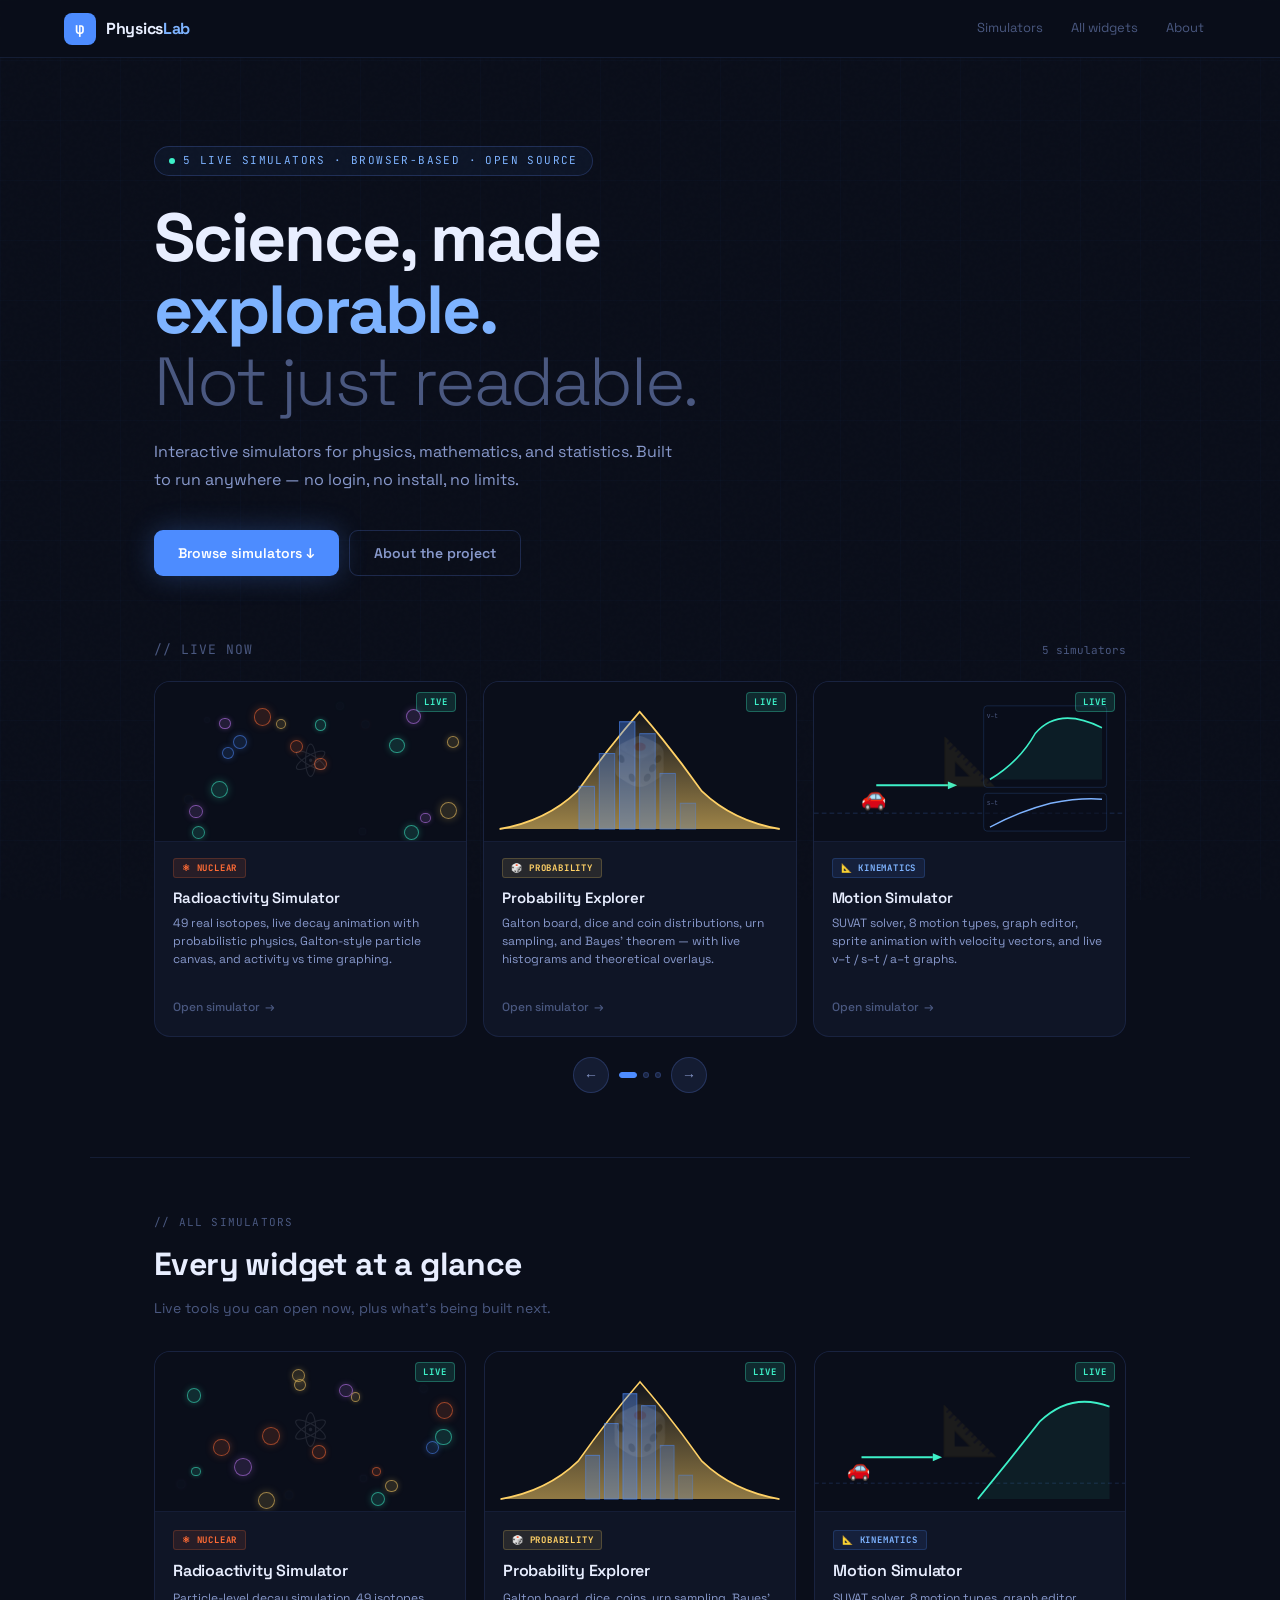
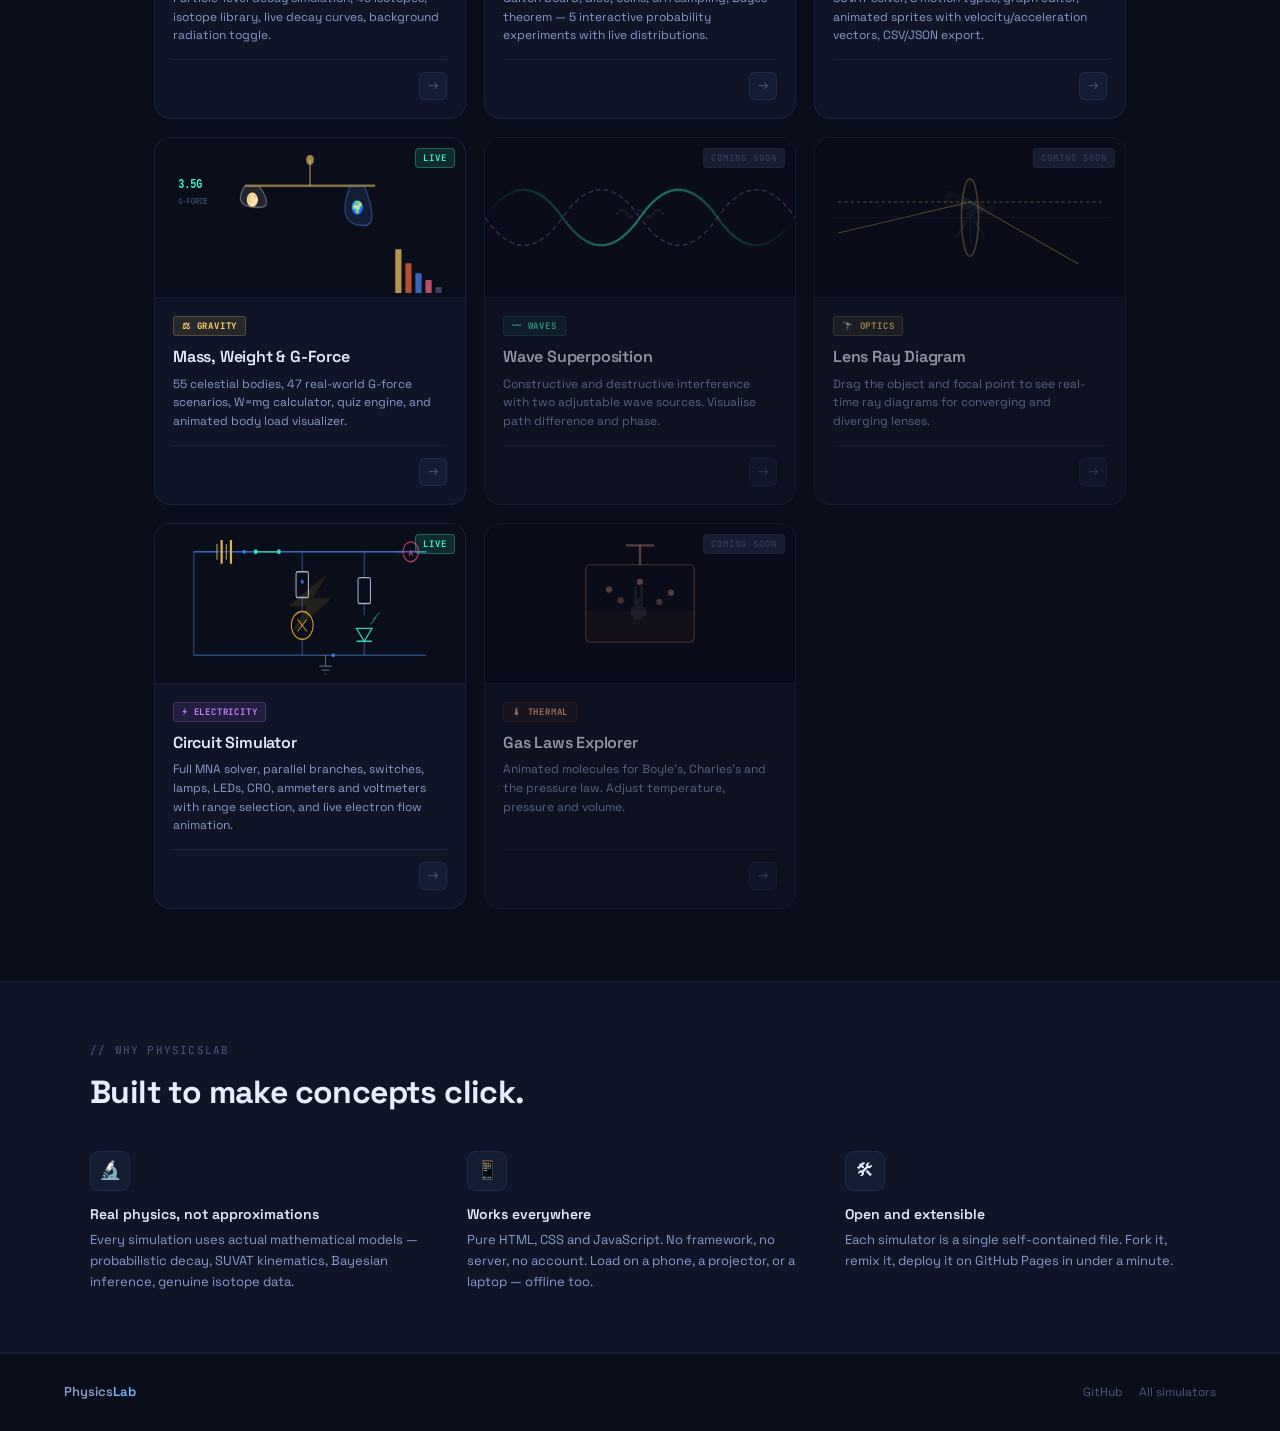
==== commit 79ef4d3c: "New widget added - electricity" ====
--- a/index.html
+++ b/index.html
@@ -377,7 +377,7 @@
 <section class="hero">
   <div class="hero-eyebrow">
     <span class="dot"></span>
-    4 live simulators · browser-based · open source
+    5 live simulators · browser-based · open source
   </div>
   <h1>
     Science, made<br>
@@ -398,7 +398,7 @@
 <section class="carousel-section" id="live">
   <div class="carousel-header">
     <span class="carousel-title">// Live now</span>
-    <span class="carousel-count" id="carousel-count">4 simulators</span>
+    <span class="carousel-count" id="carousel-count">5 simulators</span>
   </div>
 
   <div class="carousel-track-wrap">
@@ -510,6 +510,74 @@
         </div>
       </a>
 
+      <!-- SLIDE 5: Circuit Simulator -->
+      <a href="PhysicsLab_Circuit_Simulator.html" class="carousel-slide">
+        <div class="slide-preview">
+          <svg viewBox="0 0 400 160" preserveAspectRatio="none">
+            <!-- Top rail -->
+            <line x1="40" y1="30" x2="360" y2="30" stroke="rgba(77,140,255,0.5)" stroke-width="1.5"/>
+            <!-- Bottom rail -->
+            <line x1="40" y1="130" x2="360" y2="130" stroke="rgba(77,140,255,0.5)" stroke-width="1.5"/>
+            <!-- Left return -->
+            <line x1="40" y1="30" x2="40" y2="130" stroke="rgba(77,140,255,0.5)" stroke-width="1.5"/>
+            <!-- Battery on left top rail -->
+            <line x1="40" y1="30" x2="72" y2="30" stroke="rgba(77,140,255,0.5)" stroke-width="1.5"/>
+            <line x1="72" y1="22" x2="72" y2="38" stroke="rgba(255,209,102,0.9)" stroke-width="1.2"/>
+            <line x1="78" y1="18" x2="78" y2="42" stroke="rgba(255,209,102,0.9)" stroke-width="2.8"/>
+            <line x1="84" y1="22" x2="84" y2="38" stroke="rgba(255,209,102,0.9)" stroke-width="1.2"/>
+            <line x1="90" y1="18" x2="90" y2="42" stroke="rgba(255,209,102,0.9)" stroke-width="2.8"/>
+            <line x1="90" y1="30" x2="120" y2="30" stroke="rgba(77,140,255,0.5)" stroke-width="1.5"/>
+            <!-- Switch on top rail -->
+            <circle cx="120" cy="30" r="2.5" fill="rgba(61,240,200,0.9)"/>
+            <line x1="120" y1="30" x2="148" y2="20" stroke="rgba(61,240,200,0.9)" stroke-width="1.5"/>
+            <circle cx="148" cy="30" r="2.5" fill="rgba(61,240,200,0.9)"/>
+            <line x1="148" y1="30" x2="360" y2="30" stroke="rgba(77,140,255,0.5)" stroke-width="1.5"/>
+            <!-- Branch A: resistor + lamp -->
+            <line x1="180" y1="30" x2="180" y2="52" stroke="rgba(77,140,255,0.5)" stroke-width="1.5"/>
+            <rect x="172" y="52" width="16" height="28" rx="2" fill="none" stroke="rgba(200,212,240,0.8)" stroke-width="1.4"/>
+            <line x1="180" y1="80" x2="180" y2="92" stroke="rgba(77,140,255,0.5)" stroke-width="1.5"/>
+            <circle cx="180" cy="107" r="15" fill="none" stroke="rgba(255,184,48,0.85)" stroke-width="1.4"/>
+            <line x1="174" y1="101" x2="186" y2="113" stroke="rgba(255,184,48,0.85)" stroke-width="1.2"/>
+            <line x1="186" y1="101" x2="174" y2="113" stroke="rgba(255,184,48,0.85)" stroke-width="1.2"/>
+            <line x1="180" y1="122" x2="180" y2="130" stroke="rgba(77,140,255,0.5)" stroke-width="1.5"/>
+            <!-- Branch B: resistor + LED -->
+            <line x1="250" y1="30" x2="250" y2="52" stroke="rgba(77,140,255,0.5)" stroke-width="1.5"/>
+            <rect x="242" y="52" width="16" height="28" rx="2" fill="none" stroke="rgba(200,212,240,0.8)" stroke-width="1.4"/>
+            <line x1="250" y1="80" x2="250" y2="92" stroke="rgba(77,140,255,0.5)" stroke-width="1.5"/>
+            <!-- LED symbol -->
+            <polygon points="240,106 260,106 250,120" fill="none" stroke="rgba(61,240,200,0.85)" stroke-width="1.4"/>
+            <line x1="240" y1="120" x2="260" y2="120" stroke="rgba(61,240,200,0.85)" stroke-width="1.4"/>
+            <line x1="250" y1="92" x2="250" y2="106" stroke="rgba(77,140,255,0.5)" stroke-width="1.5"/>
+            <line x1="250" y1="120" x2="250" y2="130" stroke="rgba(77,140,255,0.5)" stroke-width="1.5"/>
+            <!-- LED arrows top-right -->
+            <line x1="258" y1="103" x2="265" y2="96" stroke="rgba(61,240,200,0.7)" stroke-width="1"/>
+            <line x1="262" y1="98" x2="270" y2="91" stroke="rgba(61,240,200,0.7)" stroke-width="1"/>
+            <!-- Ammeter on right top section -->
+            <circle cx="330" cy="30" r="10" fill="none" stroke="rgba(255,74,106,0.75)" stroke-width="1.4"/>
+            <text x="330" y="34" font-size="9" text-anchor="middle" fill="rgba(255,74,106,0.9)" font-family="monospace" font-weight="700">A</text>
+            <line x1="310" y1="30" x2="320" y2="30" stroke="rgba(77,140,255,0.5)" stroke-width="1.5"/>
+            <line x1="340" y1="30" x2="360" y2="30" stroke="rgba(77,140,255,0.5)" stroke-width="1.5"/>
+            <!-- Ground symbol bottom -->
+            <line x1="200" y1="130" x2="200" y2="142" stroke="rgba(136,144,176,0.7)" stroke-width="1.4"/>
+            <line x1="192" y1="142" x2="208" y2="142" stroke="rgba(136,144,176,0.7)" stroke-width="1.4"/>
+            <line x1="195" y1="146" x2="205" y2="146" stroke="rgba(136,144,176,0.6)" stroke-width="1.2"/>
+            <line x1="197" y1="150" x2="203" y2="150" stroke="rgba(136,144,176,0.5)" stroke-width="1"/>
+            <!-- Electron flow dots -->
+            <circle cx="100" cy="30" r="2.2" fill="rgba(77,140,255,0.8)"/>
+            <circle cx="215" cy="130" r="2.2" fill="rgba(77,140,255,0.8)"/>
+            <circle cx="180" cy="60" r="2.2" fill="rgba(77,140,255,0.7)"/>
+          </svg>
+          <div class="slide-preview-icon">⚡</div>
+          <div class="slide-live-badge">LIVE</div>
+        </div>
+        <div class="slide-body">
+          <div class="slide-tag" style="background:rgba(199,125,255,0.1);color:var(--purple);border:1px solid rgba(199,125,255,0.2)">⚡ Electricity</div>
+          <div class="slide-title">Circuit Simulator</div>
+          <div class="slide-desc">Build and simulate DC circuits with MNA solving, parallel branches, switches, lamps, LEDs, ammeters, voltmeters, and live electron flow animation.</div>
+          <div class="slide-arrow">Open simulator</div>
+        </div>
+      </a>
+
     </div><!-- /track -->
   </div><!-- /track-wrap -->
 
@@ -654,26 +722,59 @@
       </div>
     </div>
 
-    <!-- Circuit Builder — SOON -->
-    <div class="widget-card soon">
+    <!-- Circuit Simulator — LIVE -->
+    <a href="PhysicsLab_Circuit_Simulator.html" class="widget-card live">
       <div class="widget-preview">
-        <svg viewBox="0 0 400 160">
-          <rect x="80" y="50" width="240" height="60" rx="4" fill="none" stroke="rgba(199,125,255,0.3)" stroke-width="1.5"/>
-          <rect x="100" y="65" width="28" height="28" rx="3" fill="rgba(199,125,255,0.1)" stroke="rgba(199,125,255,0.4)" stroke-width="1.5"/>
-          <line x1="128" y1="79" x2="168" y2="79" stroke="rgba(199,125,255,0.5)" stroke-width="1.5"/>
-          <rect x="168" y="64" width="64" height="30" rx="3" fill="rgba(199,125,255,0.07)" stroke="rgba(199,125,255,0.35)" stroke-width="1.5"/>
-          <line x1="232" y1="79" x2="272" y2="79" stroke="rgba(199,125,255,0.5)" stroke-width="1.5"/>
-          <circle cx="272" cy="79" r="11" fill="rgba(199,125,255,0.1)" stroke="rgba(199,125,255,0.4)" stroke-width="1.5"/>
+        <svg viewBox="0 0 400 160" preserveAspectRatio="none">
+          <line x1="50"  y1="28"  x2="350" y2="28"  stroke="rgba(77,140,255,0.45)" stroke-width="1.5"/>
+          <line x1="50"  y1="132" x2="350" y2="132" stroke="rgba(77,140,255,0.45)" stroke-width="1.5"/>
+          <line x1="50"  y1="28"  x2="50"  y2="132" stroke="rgba(77,140,255,0.45)" stroke-width="1.5"/>
+          <line x1="50" y1="28" x2="80" y2="28" stroke="rgba(77,140,255,0.45)" stroke-width="1.5"/>
+          <line x1="80" y1="20" x2="80" y2="36" stroke="rgba(255,209,102,0.85)" stroke-width="1.2"/>
+          <line x1="86" y1="16" x2="86" y2="40" stroke="rgba(255,209,102,0.85)" stroke-width="2.8"/>
+          <line x1="92" y1="20" x2="92" y2="36" stroke="rgba(255,209,102,0.85)" stroke-width="1.2"/>
+          <line x1="98" y1="16" x2="98" y2="40" stroke="rgba(255,209,102,0.85)" stroke-width="2.8"/>
+          <line x1="98" y1="28" x2="130" y2="28" stroke="rgba(77,140,255,0.45)" stroke-width="1.5"/>
+          <circle cx="130" cy="28" r="2.5" fill="rgba(61,240,200,0.9)"/>
+          <line x1="130" y1="28" x2="160" y2="28" stroke="rgba(61,240,200,0.9)" stroke-width="1.4"/>
+          <circle cx="160" cy="28" r="2.5" fill="rgba(61,240,200,0.9)"/>
+          <line x1="160" y1="28" x2="350" y2="28" stroke="rgba(77,140,255,0.45)" stroke-width="1.5"/>
+          <line x1="190" y1="28"  x2="190" y2="48"  stroke="rgba(77,140,255,0.45)" stroke-width="1.5"/>
+          <rect x="182" y="48" width="16" height="26" rx="2" fill="none" stroke="rgba(200,212,240,0.8)" stroke-width="1.4"/>
+          <line x1="190" y1="74"  x2="190" y2="88"  stroke="rgba(77,140,255,0.45)" stroke-width="1.5"/>
+          <circle cx="190" cy="102" r="14" fill="none" stroke="rgba(255,184,48,0.82)" stroke-width="1.4"/>
+          <line x1="184" y1="96"  x2="196" y2="108" stroke="rgba(255,184,48,0.75)" stroke-width="1.2"/>
+          <line x1="196" y1="96"  x2="184" y2="108" stroke="rgba(255,184,48,0.75)" stroke-width="1.2"/>
+          <line x1="190" y1="116" x2="190" y2="132" stroke="rgba(77,140,255,0.45)" stroke-width="1.5"/>
+          <line x1="270" y1="28"  x2="270" y2="54"  stroke="rgba(77,140,255,0.45)" stroke-width="1.5"/>
+          <rect x="262" y="54" width="16" height="26" rx="2" fill="none" stroke="rgba(200,212,240,0.8)" stroke-width="1.4"/>
+          <line x1="270" y1="80"  x2="270" y2="92"  stroke="rgba(77,140,255,0.45)" stroke-width="1.5"/>
+          <polygon points="260,105 280,105 270,118" fill="none" stroke="rgba(61,240,200,0.85)" stroke-width="1.4"/>
+          <line x1="260" y1="118" x2="280" y2="118" stroke="rgba(61,240,200,0.85)" stroke-width="1.4"/>
+          <line x1="270" y1="118" x2="270" y2="132" stroke="rgba(77,140,255,0.45)" stroke-width="1.5"/>
+          <line x1="278" y1="101" x2="285" y2="94"  stroke="rgba(61,240,200,0.65)" stroke-width="1"/>
+          <line x1="282" y1="96"  x2="290" y2="89"  stroke="rgba(61,240,200,0.65)" stroke-width="1"/>
+          <circle cx="330" cy="28" r="10" fill="none" stroke="rgba(255,74,106,0.72)" stroke-width="1.4"/>
+          <text x="330" y="32" font-size="9" text-anchor="middle" fill="rgba(255,74,106,0.88)" font-family="monospace" font-weight="700">A</text>
+          <line x1="312" y1="28" x2="320" y2="28" stroke="rgba(77,140,255,0.45)" stroke-width="1.5"/>
+          <line x1="340" y1="28" x2="350" y2="28" stroke="rgba(77,140,255,0.45)" stroke-width="1.5"/>
+          <line x1="220" y1="132" x2="220" y2="143" stroke="rgba(136,144,176,0.65)" stroke-width="1.4"/>
+          <line x1="212" y1="143" x2="228" y2="143" stroke="rgba(136,144,176,0.65)" stroke-width="1.4"/>
+          <line x1="215" y1="147" x2="225" y2="147" stroke="rgba(136,144,176,0.55)" stroke-width="1.2"/>
+          <line x1="218" y1="151" x2="222" y2="151" stroke="rgba(136,144,176,0.45)" stroke-width="1"/>
+          <circle cx="115" cy="28"  r="2" fill="rgba(77,140,255,0.85)"/>
+          <circle cx="230" cy="132" r="2" fill="rgba(77,140,255,0.85)"/>
+          <circle cx="190" cy="58"  r="2" fill="rgba(77,140,255,0.7)"/>
         </svg>
         <div class="preview-icon">⚡</div>
       </div>
       <div class="widget-body">
         <div class="widget-tag tag-electro">⚡ Electricity</div>
-        <div class="widget-title">Circuit Builder</div>
-        <div class="widget-desc">Series and parallel circuits with resistors, capacitors, and voltage sources. Kirchhoff's law calculations live.</div>
+        <div class="widget-title">Circuit Simulator</div>
+        <div class="widget-desc">Full MNA solver, parallel branches, switches, lamps, LEDs, CRO, ammeters and voltmeters with range selection, and live electron flow animation.</div>
         <div class="widget-footer"><div class="widget-arrow">→</div></div>
       </div>
-    </div>
+    </a>
 
     <!-- Gas Laws — SOON -->
     <div class="widget-card soon">
@@ -740,7 +841,7 @@
 
 <script>
 /* ─── CAROUSEL ─── */
-const SLIDES = 4;
+const SLIDES = 5;
 let carouselPos = 0;
 
 function getVisibleCount() {
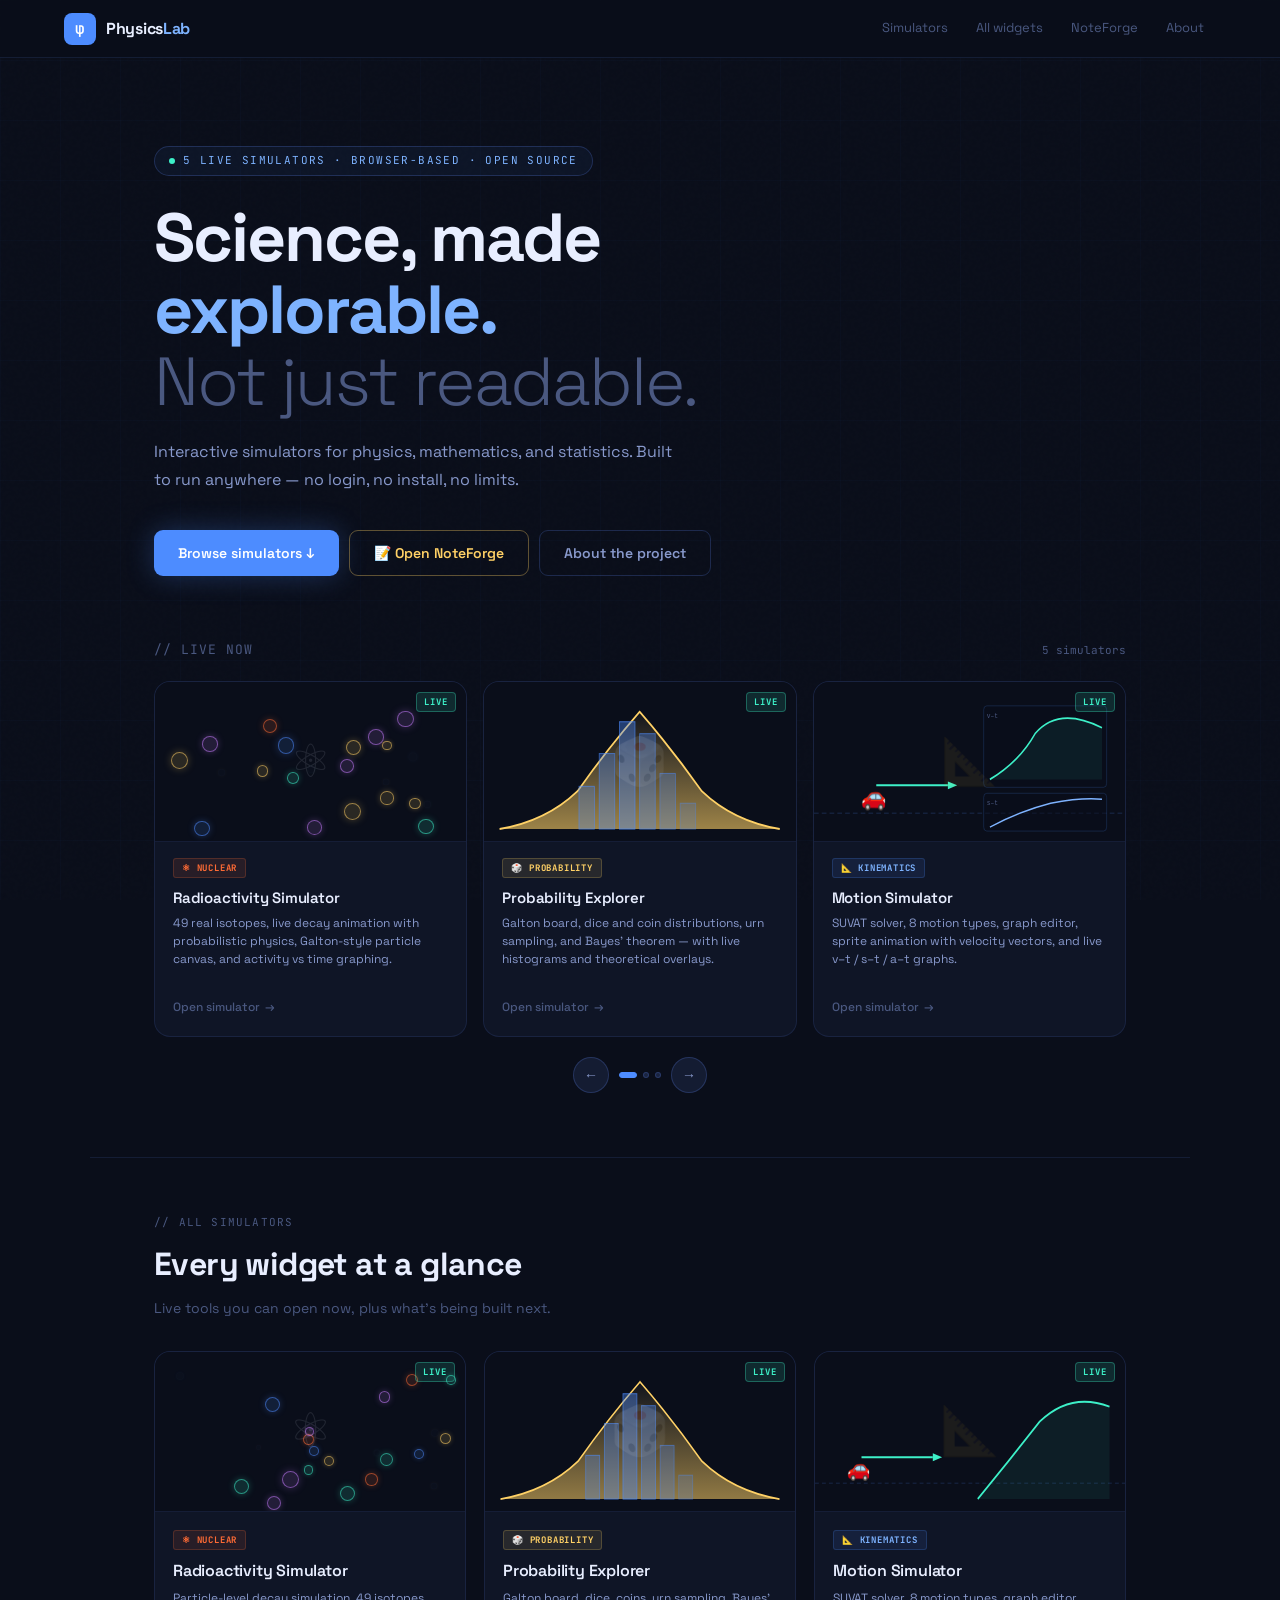
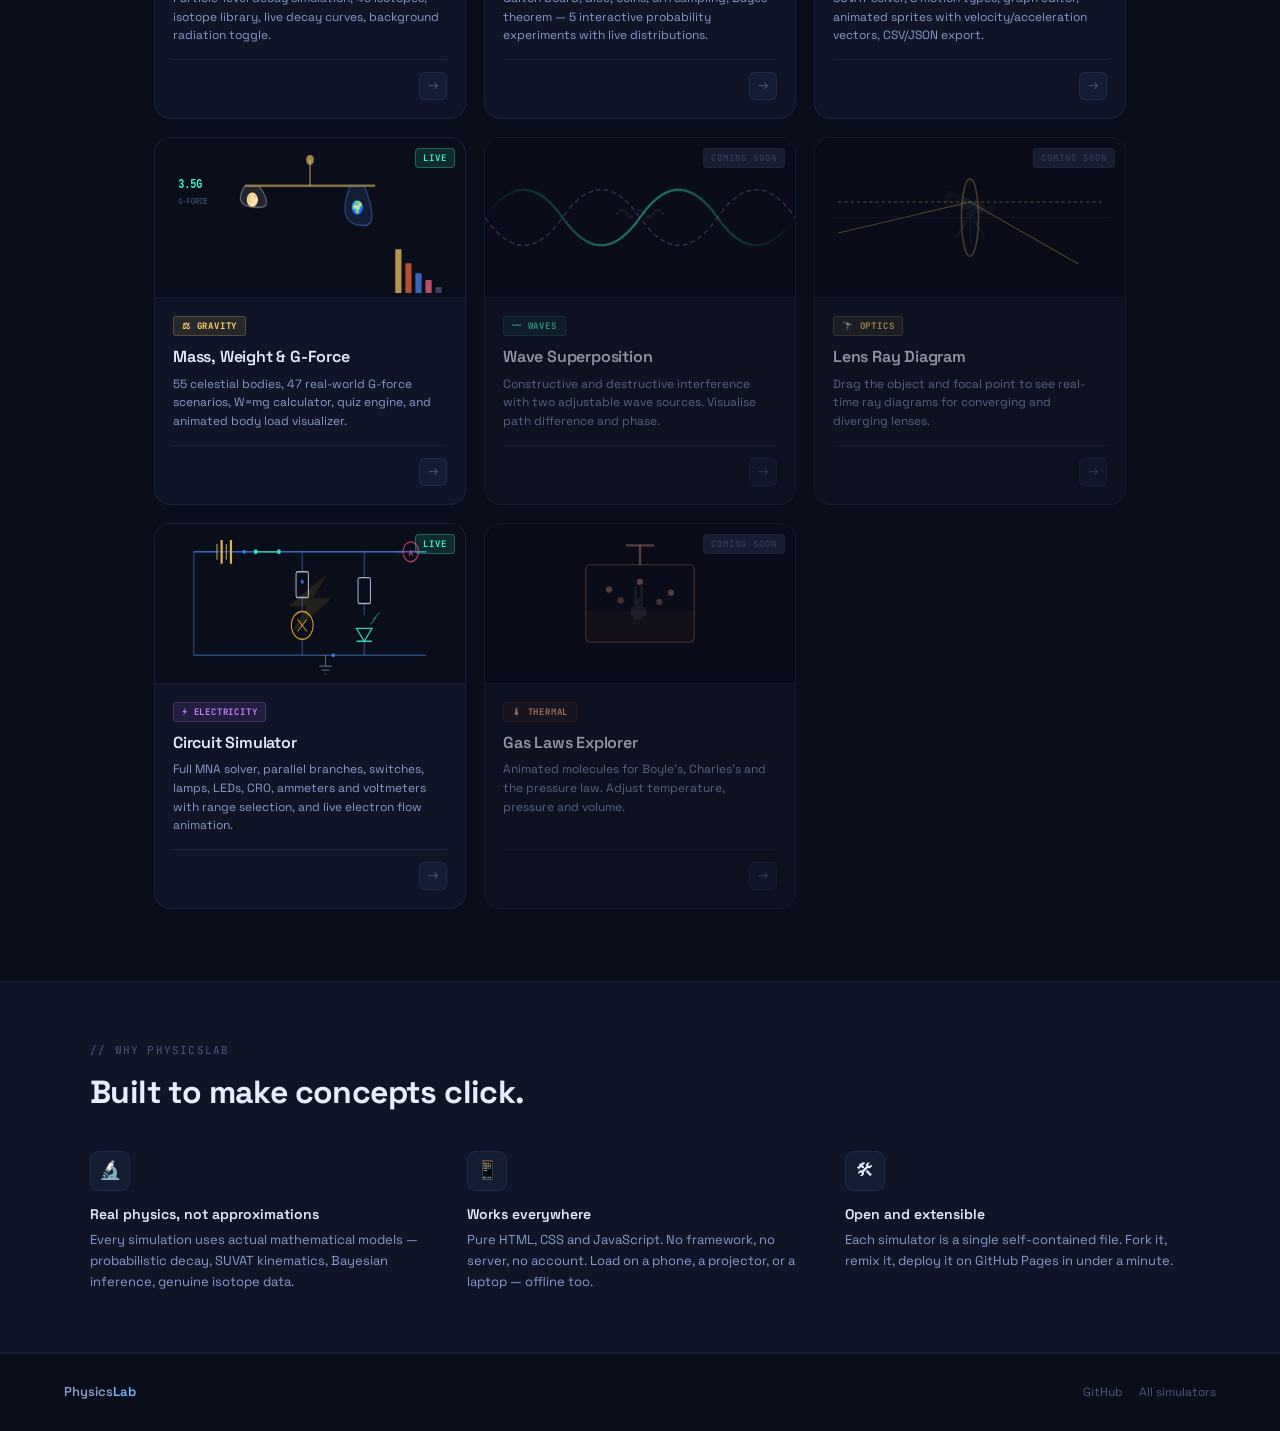
==== commit 4e76a225: "Noteforge link added" ====
--- a/index.html
+++ b/index.html
@@ -139,6 +139,10 @@
   background: transparent; color: var(--text2); border: 1px solid var(--border2);
 }
 .btn-ghost:hover { background: var(--bg3); color: var(--text); border-color: var(--accent); }
+.btn-gold {
+  background: transparent; color: #ffd166; border: 1px solid rgba(255,209,102,0.35);
+}
+.btn-gold:hover { background: rgba(255,209,102,0.1); border-color: #ffd166; box-shadow: 0 0 24px rgba(255,209,102,0.18); transform: translateY(-1px); }
 
 /* ── LIVE WIDGETS CAROUSEL ── */
 .carousel-section {
@@ -369,6 +373,7 @@
   <div class="nav-links">
     <a href="#live" class="nav-link">Simulators</a>
     <a href="#all" class="nav-link">All widgets</a>
+    <a href="noteforge.html" class="nav-link">NoteForge</a>
     <a href="#about" class="nav-link">About</a>
   </div>
 </nav>
@@ -390,6 +395,7 @@
   </p>
   <div class="hero-actions">
     <a href="#live" class="btn-hero btn-primary">Browse simulators ↓</a>
+    <a href="noteforge.html" class="btn-hero btn-gold">📝 Open NoteForge</a>
     <a href="#about" class="btn-hero btn-ghost">About the project</a>
   </div>
 </section>
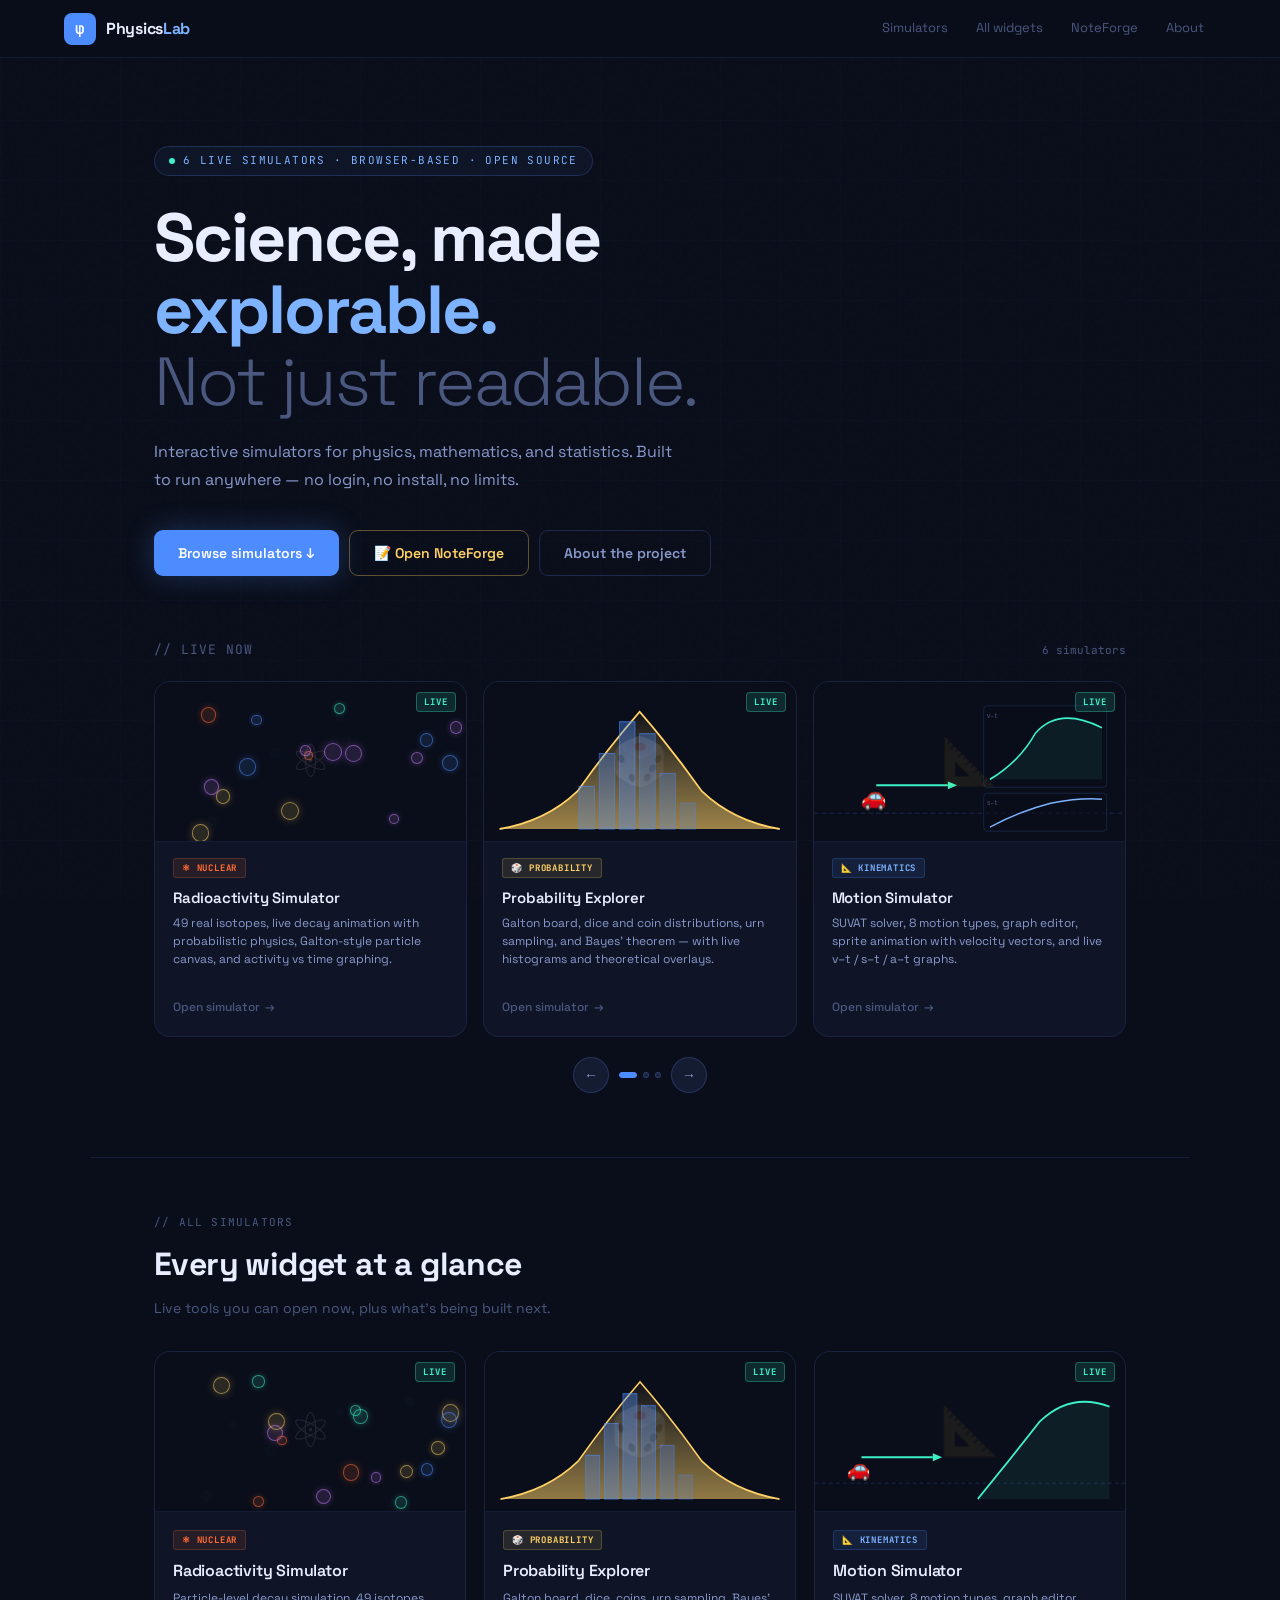
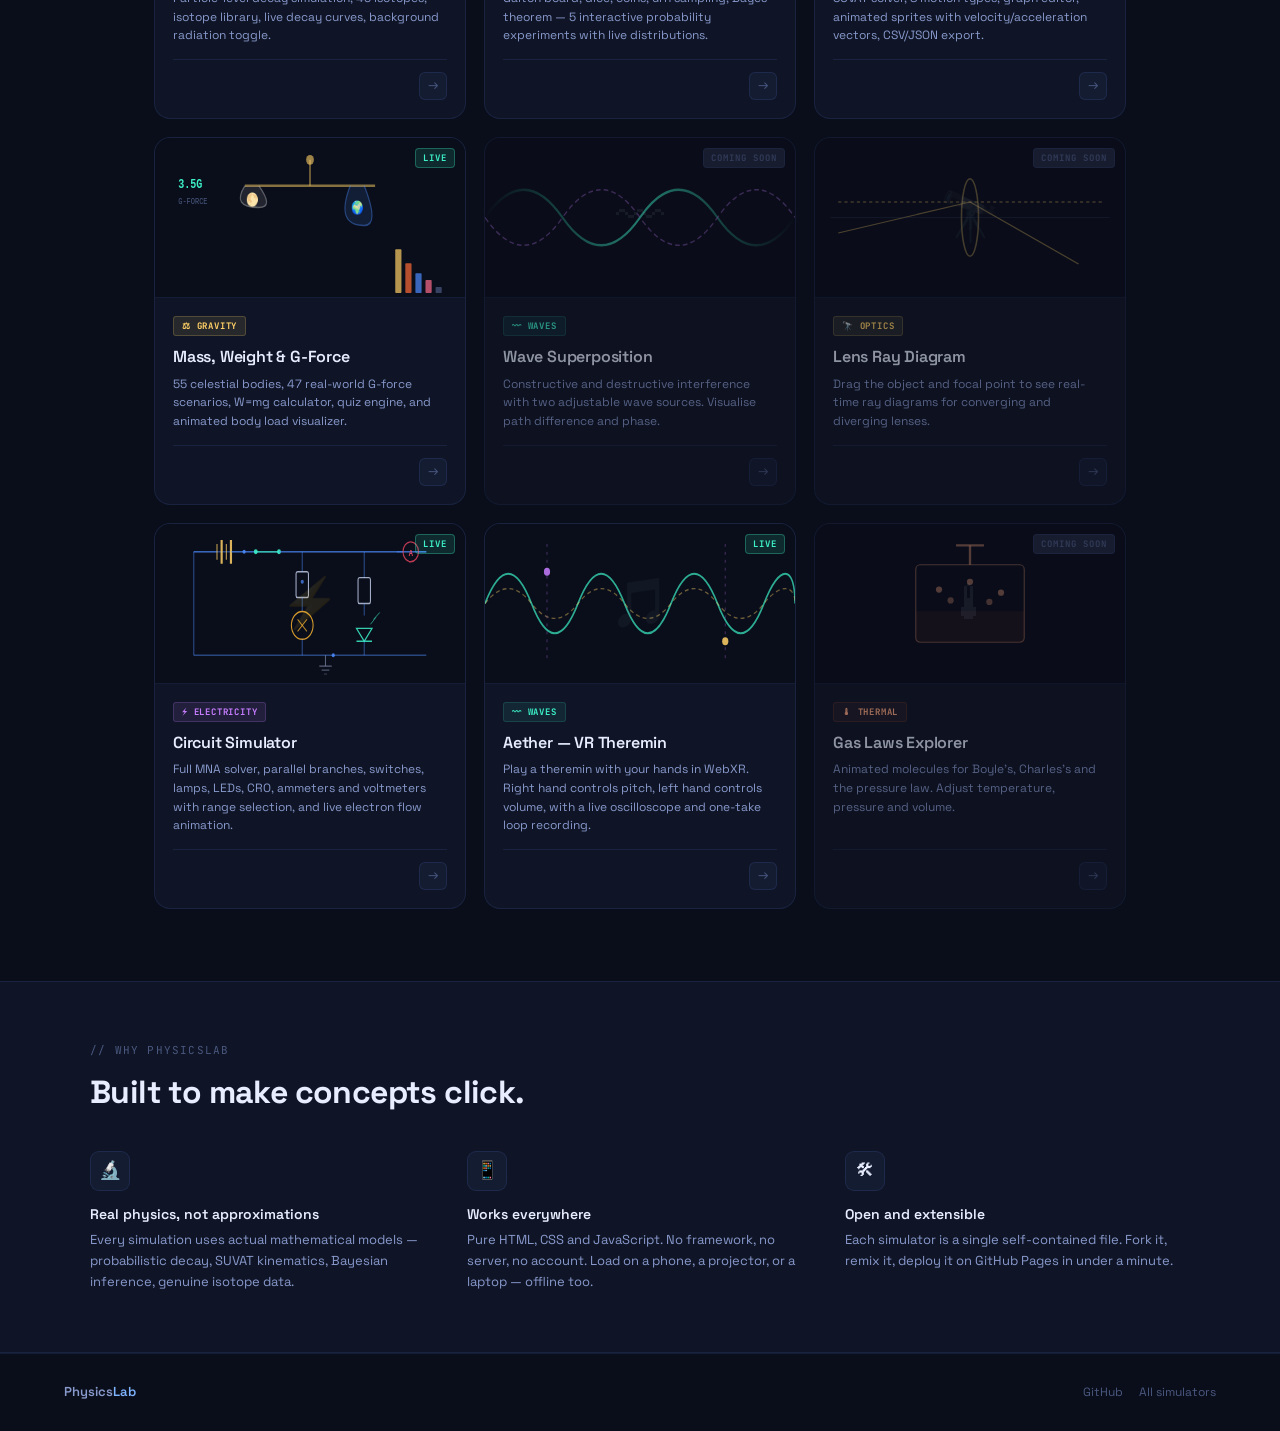
==== commit b8d7ee6d: "Update live simulators count and add Theremin section Updated the number of live simulators displaye" ====
--- a/index.html
+++ b/index.html
@@ -382,7 +382,7 @@
 <section class="hero">
   <div class="hero-eyebrow">
     <span class="dot"></span>
-    5 live simulators · browser-based · open source
+    6 live simulators · browser-based · open source
   </div>
   <h1>
     Science, made<br>
@@ -404,7 +404,7 @@
 <section class="carousel-section" id="live">
   <div class="carousel-header">
     <span class="carousel-title">// Live now</span>
-    <span class="carousel-count" id="carousel-count">5 simulators</span>
+    <span class="carousel-count" id="carousel-count">6 simulators</span>
   </div>
 
   <div class="carousel-track-wrap">
@@ -584,6 +584,30 @@
         </div>
       </a>
 
+      <!-- SLIDE 6: Theremin -->
+      <a href="theremin.html" class="carousel-slide">
+        <div class="slide-preview">
+          <svg viewBox="0 0 400 160" preserveAspectRatio="none">
+            <path d="M0,80 C20,40 40,40 60,80 C80,120 100,120 120,80 C140,40 160,40 180,80 C200,120 220,120 240,80 C260,40 280,40 300,80 C320,120 340,120 360,80 C380,40 400,40 400,80"
+                  fill="none" stroke="rgba(61,240,200,0.7)" stroke-width="2"/>
+            <path d="M0,80 C20,60 40,60 60,80 C80,100 100,100 120,80 C140,60 160,60 180,80 C200,100 220,100 240,80 C260,60 280,60 300,80 C320,100 340,100 360,80 C380,60 400,60 400,80"
+                  fill="none" stroke="rgba(255,209,102,0.4)" stroke-width="1.4" stroke-dasharray="5 4"/>
+            <line x1="80" y1="20" x2="80" y2="140" stroke="rgba(199,125,255,0.35)" stroke-width="1" stroke-dasharray="3 5"/>
+            <line x1="310" y1="20" x2="310" y2="140" stroke="rgba(199,125,255,0.35)" stroke-width="1" stroke-dasharray="3 5"/>
+            <circle cx="80" cy="48" r="4" fill="rgba(199,125,255,0.85)"/>
+            <circle cx="310" cy="118" r="4" fill="rgba(255,209,102,0.85)"/>
+          </svg>
+          <div class="slide-preview-icon">🎵</div>
+          <div class="slide-live-badge">LIVE</div>
+        </div>
+        <div class="slide-body">
+          <div class="slide-tag" style="background:rgba(61,240,200,0.08);color:var(--teal);border:1px solid rgba(61,240,200,0.15)">〰 Waves</div>
+          <div class="slide-title">Aether — VR Theremin</div>
+          <div class="slide-desc">A WebXR theremin you play with your hands. Right hand sets pitch, left hand sets volume, with live oscilloscope and one-take looping.</div>
+          <div class="slide-arrow">Open simulator</div>
+        </div>
+      </a>
+
     </div><!-- /track -->
   </div><!-- /track-wrap -->
 
@@ -782,6 +806,29 @@
       </div>
     </a>
 
+    <!-- Theremin -->
+    <a href="theremin.html" class="widget-card live">
+      <div class="widget-preview">
+        <svg viewBox="0 0 400 160" preserveAspectRatio="none">
+          <path d="M0,80 C20,40 40,40 60,80 C80,120 100,120 120,80 C140,40 160,40 180,80 C200,120 220,120 240,80 C260,40 280,40 300,80 C320,120 340,120 360,80 C380,40 400,40 400,80"
+                fill="none" stroke="rgba(61,240,200,0.7)" stroke-width="2"/>
+          <path d="M0,80 C20,60 40,60 60,80 C80,100 100,100 120,80 C140,60 160,60 180,80 C200,100 220,100 240,80 C260,60 280,60 300,80 C320,100 340,100 360,80 C380,60 400,60 400,80"
+                fill="none" stroke="rgba(255,209,102,0.4)" stroke-width="1.4" stroke-dasharray="5 4"/>
+          <line x1="80" y1="20" x2="80" y2="140" stroke="rgba(199,125,255,0.35)" stroke-width="1" stroke-dasharray="3 5"/>
+          <line x1="310" y1="20" x2="310" y2="140" stroke="rgba(199,125,255,0.35)" stroke-width="1" stroke-dasharray="3 5"/>
+          <circle cx="80" cy="48" r="4" fill="rgba(199,125,255,0.85)"/>
+          <circle cx="310" cy="118" r="4" fill="rgba(255,209,102,0.85)"/>
+        </svg>
+        <div class="preview-icon">🎵</div>
+      </div>
+      <div class="widget-body">
+        <div class="widget-tag tag-waves">〰 Waves</div>
+        <div class="widget-title">Aether — VR Theremin</div>
+        <div class="widget-desc">Play a theremin with your hands in WebXR. Right hand controls pitch, left hand controls volume, with a live oscilloscope and one-take loop recording.</div>
+        <div class="widget-footer"><div class="widget-arrow">→</div></div>
+      </div>
+    </a>
+
     <!-- Gas Laws — SOON -->
     <div class="widget-card soon">
       <div class="widget-preview">
